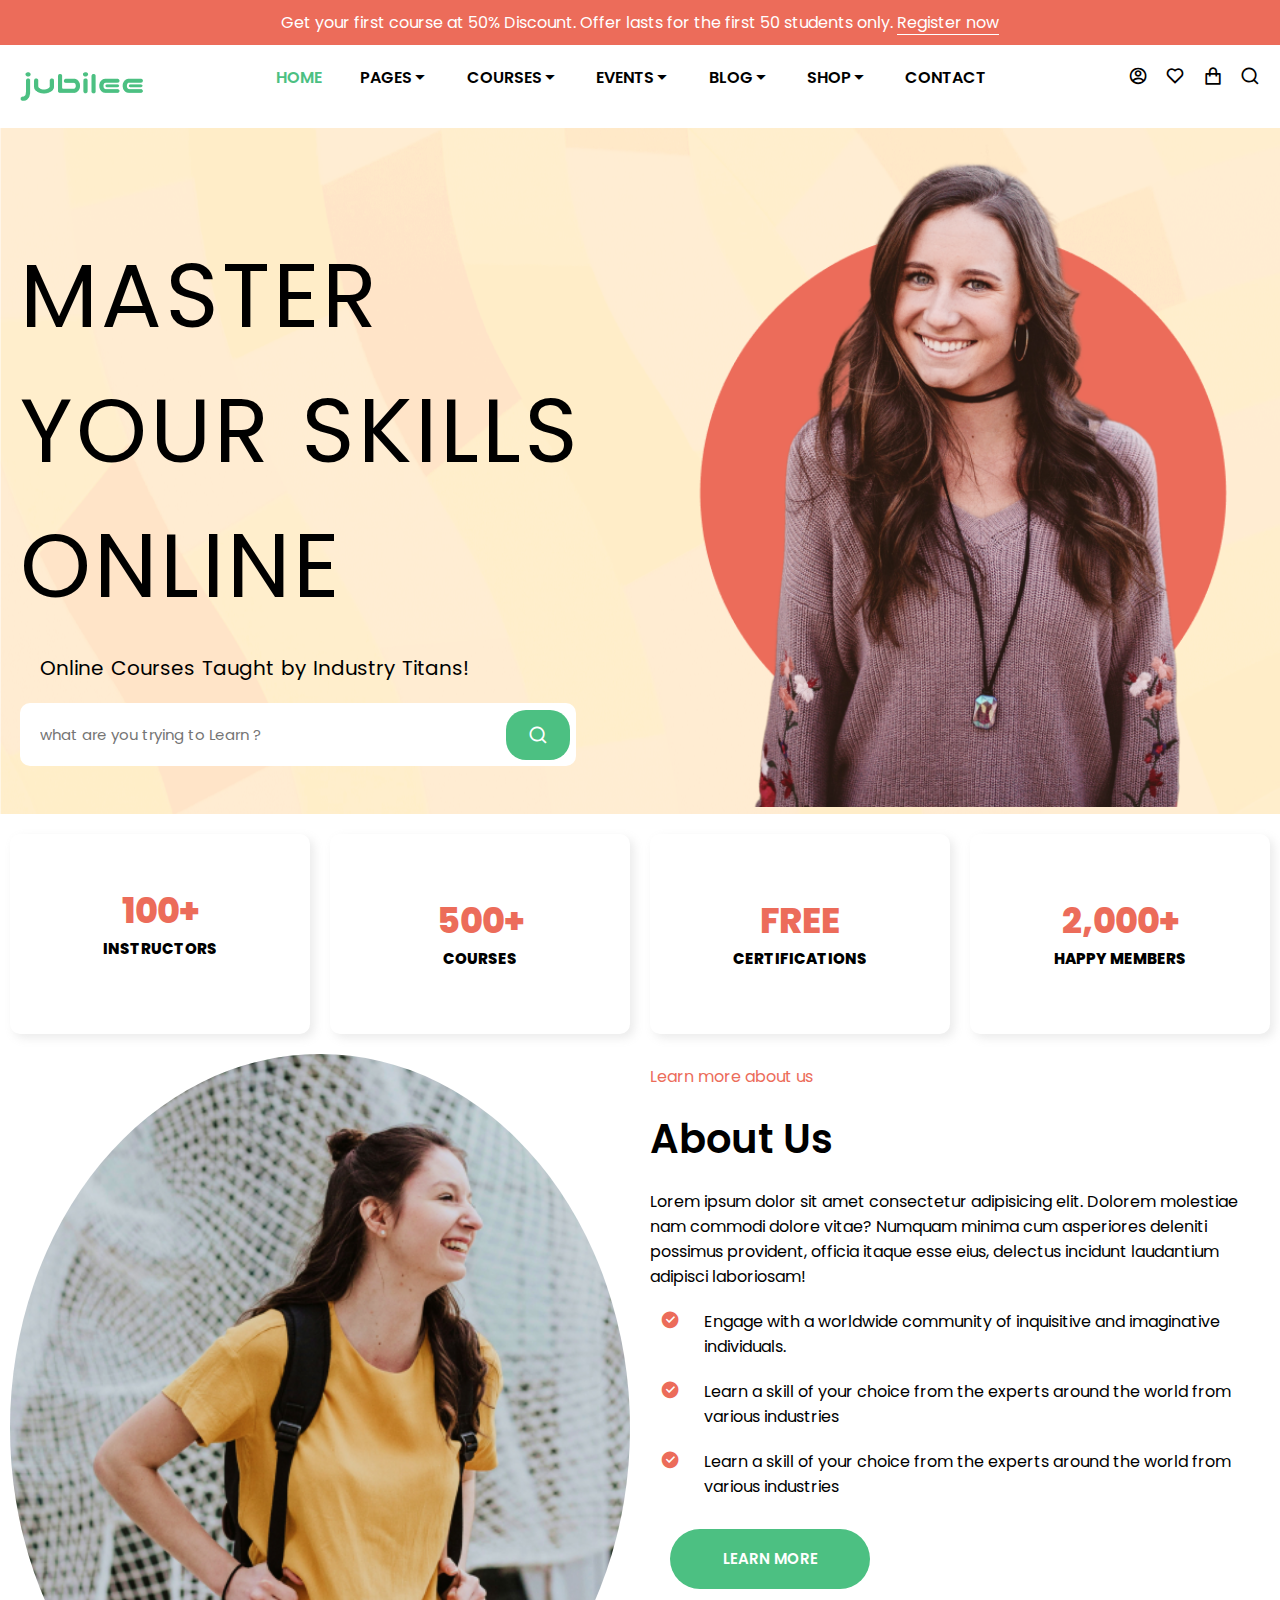
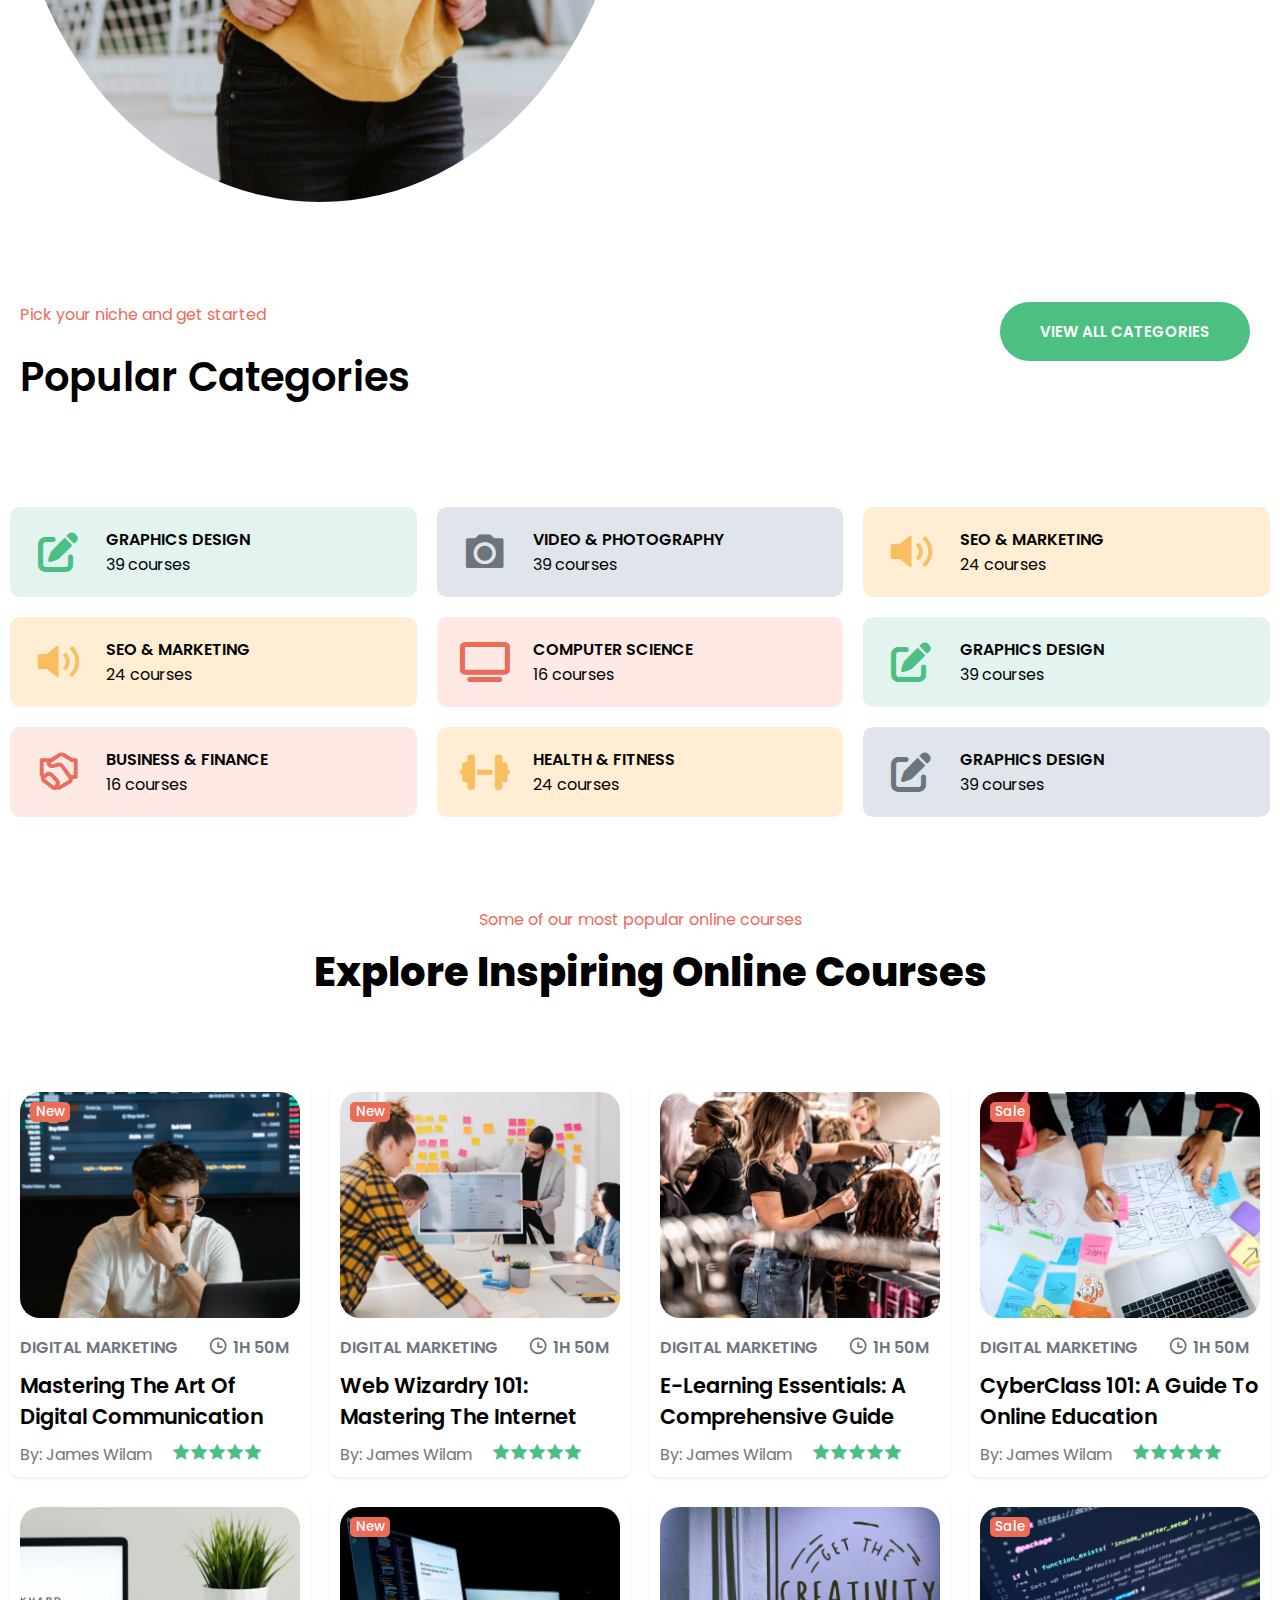
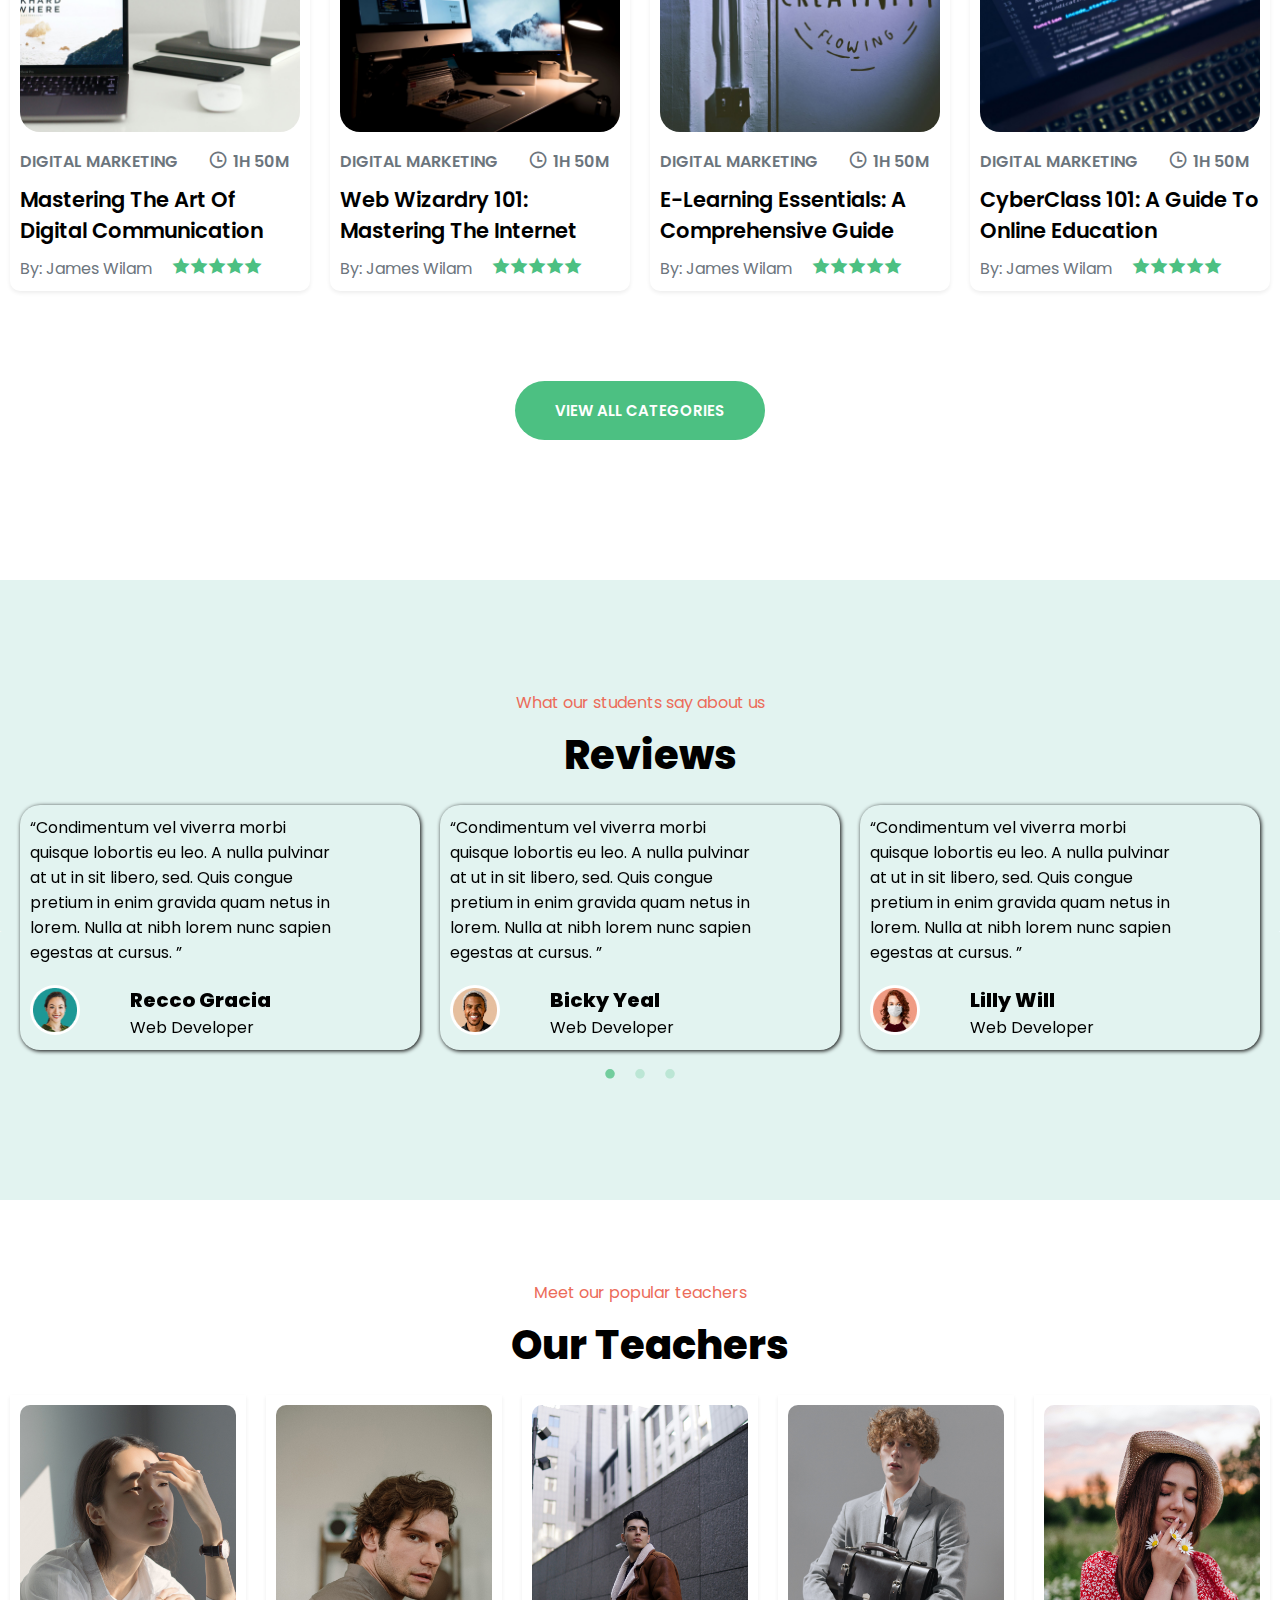
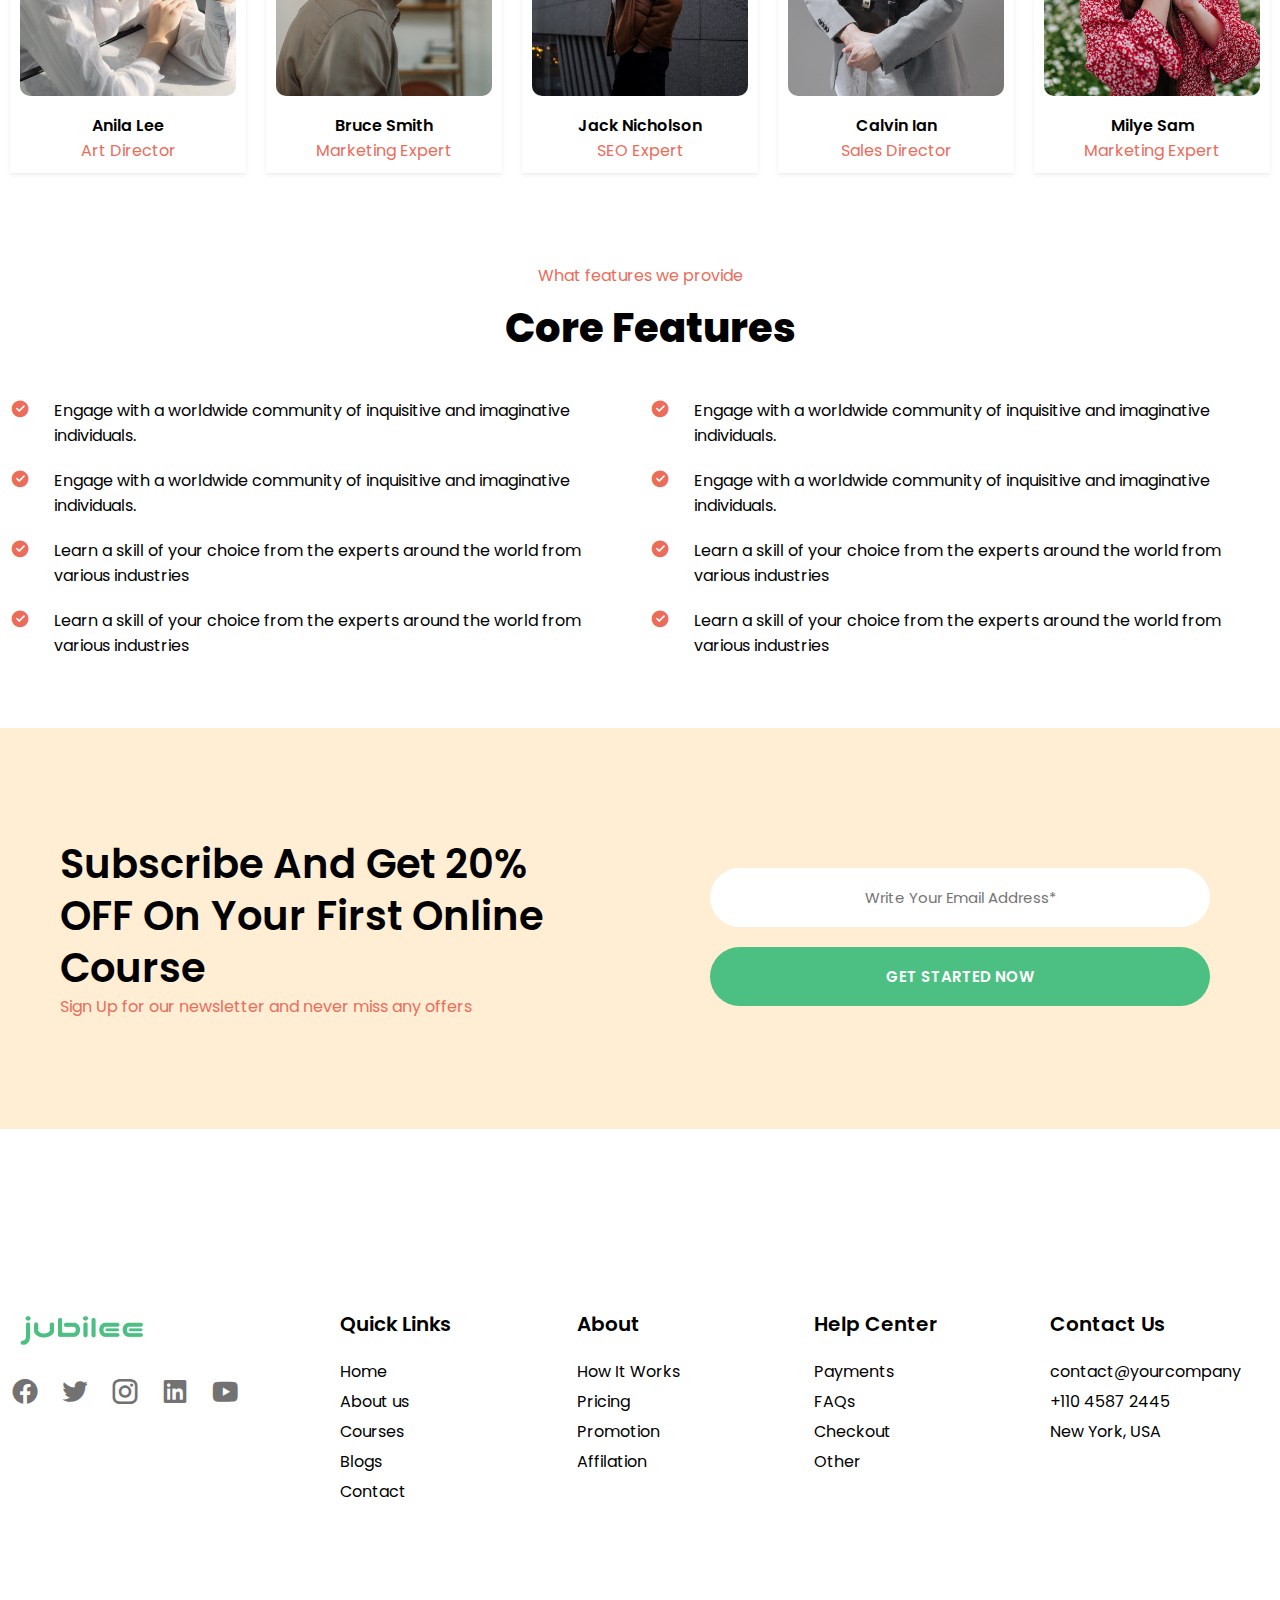
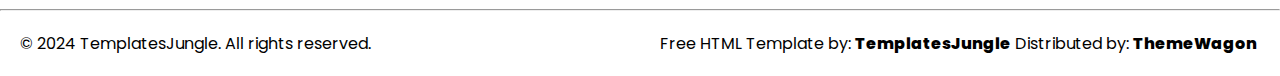
==== index.html @ f5ce0ec3 "seven" ====
<!DOCTYPE html>
<html lang="en">

<head>
    <meta charset="UTF-8">
    <meta name="viewport" content="width=device-width, initial-scale=1.0">
    <title>jubilee</title>
    <link rel="stylesheet" href="css/style.css">
    <link rel="stylesheet" href="css/media.css">
    <link rel="stylesheet" href="fonts/remixicon.css">
    <link rel="stylesheet" href="fontawesome/css/all.min.css">
    <link rel="stylesheet" href="webfonts/stylesheet.css">
    <link rel="stylesheet" href="css/slick.css">
    <link rel="stylesheet" href="css/slick-theme.css">
</head>

<body>
    <section class="b-red">
        <div class="container">
            <div class="w-1">
                <p class="color-white t-center p-10"> Get your first course at 50% Discount. Offer lasts for the first
                    50 students only. <span class="b-bottom">Register now</span></p>
            </div>

        </div>
    </section>


    <!---------------------------------------header section------------------------------------------------------ -->

    <header>
        <div class="container-fluid d-flex  d-wrap  d-lg-nowrap ">
            <div class="w-5">
                <img class="p-20" src="imgs/logo.png">
            </div>
            <div class="w-6">
                <div class="d-none d-lg-flex p-20  p-right-20">
                    <ul class="d-flex gap f-weight-600 ">
                        <li class="color-green">HOME</li>
                        <div class="dropdown">
                            <li class="t-green">PAGES<i class="ri-arrow-down-s-fill"></i></li>
                            <ul class="dropdown-menu">
                                <li>ABOUT US </li>
                                <li>INSTRUCTORS</li>
                                <li>CART</li>
                                <li>WISHLIST</li>
                                <li>CHECKOUT</li>
                                <li>PRICE PALN </li>
                                <li>CONTACT</li>
                                <li>FAQS</li>
                                <li>ACCOUNT</li>
                                <li>THANKYOU</li>
                                <li>ERROR 404</li>
                                <li>STYLES</li>

                            </ul>
                        </div>
                        <div class="dropdown">
                        <li class="t-green">COURSES<i class="ri-arrow-down-s-fill"></i></li>
                        <ul class="dropdown-menu nav-width">
                            <li>COURSE</li>
                            <li>COURSES DETAIL</li>
                            
                        </ul>
                        </div>
                        <div class="dropdown">
                        <li class="t-green">EVENTS<i class="ri-arrow-down-s-fill"></i></li>
                        <ul class="dropdown-menu">
                            <li>EVENT</li>
                            <li>EVENT DETAILS</li>
                        </ul>
                        </div>
                        <div class="dropdown">
                        <li class="t-green">BLOG<i class="ri-arrow-down-s-fill"></i></li>
                        <ul class="dropdown-menu">
                            <li>BLOG</li>
                            <li>SINGLE POST</li>
                            </ul>
                            </div>
                            <div class="dropdown">
                        <li>SHOP<i class="ri-arrow-down-s-fill"></i></li>
                        <ul class="dropdown-menu nav-width">
                        <li>SHOP</li>
                        <li>SINGLE PRODUCT</li>
                        </ul>
                        </div>
                        <li>CONTACT</li>
                 </ul>
                   
                </div>
            </div>
            <div class="btn-hide p-10" >
                <button class="bg-white border-gray p-5 radius-10 w-50"> <i class="ri-menu-line f-weight-400 font-30"></i></button>
            </div>
           
            <div class="w-1 w-sm-5 d-flex gap font-20 p-20 justify-start d-lg-end">
                <i class="ri-account-circle-line"></i>
                <i class="ri-heart-line"></i>
                <i class="ri-shopping-bag-line"></i>
                <i class="ri-search-line"></i>
            </div>
           
        </div>

    </header>
    <!-- -----------------------------------------------------------master your skill section--------------------------------------------------------- -->
    <section class="bg">
        <div class="container ">
            <div class="row">
                <div class="w-1 w-sm-1  w-md-2  w-lg-2">
                    <div class="w-1 redius-10   ">
                        <div class=" radius-10  p-top-60">
                            <div class=" p-top-100 p-left-10">

                                <h class="font-36 letter word ">MASTER YOUR SKILLS ONLINE</h>
                                <p class="font-20 word p-20">Online Courses Taught by Industry Titans!</p>
                                <div class=" d-flex">
                                    <input class="p-20 w-1 radius-10 b-none font-15 " type="text"
                                        placeholder="what are you trying to Learn ?">
                                    <button
                                        class="bg-green font-20  radius-20 color-white b-none p-10 position-absolute align-self width-70 ">
                                        <i class="ri-search-line"></i></button>
                                </div>

                            </div>
                        </div>
                    </div>
                </div>
                <div class="w-1 w-sm-1  w-md-2  w-lg-2">
                    <div class="w-1   redius-10 ">
                        <div class="radius-10 ">
                            <img class="p-top-60 w-1" src="imgs/1.jpg">
                        </div>
                    </div>
                </div>
            </div>
        </div>


    </section>

    <!-- -----------------------------------box section start----------------------------------------------------------- -->
    <section>
        <div class="container">
            <div class="row">
                <div class="w-1 w-sm-1  w-md-4  w-lg-4 ">
                    <div class="w-1  redius-10 p-10 p-top-20">
                        <div class=" radius-10 shadow-2 bg-white  h-200 t-box  cwhite-hover ">
                            <div class=" d-flex justify-center p-top-50">
                                <h2 class="color-red font-35 cw-2">100+</h2>
                            </div>
                            <div class=" d-flex justify-center">
                                <h6 class="font-15">INSTRUCTORS</h6>
                            </div>

                        </div>
                    </div>
                </div>
                <div class="w-1 w-sm-1  w-md-4  w-lg-4">
                    <div class="w-1 redius-10 p-top-20 p-10">
                        <div class=" radius-10 shadow-2 bg-white  h-200 t-box p-10 cwhite-hover ">
                            <div class=" d-flex justify-center p-top-50">
                                <h2 class="color-red font-35 cw-2">500+</h2>
                            </div>
                            <div class="d-flex justify-center ">
                                <h6 class="font-15">COURSES</h6>
                            </div>
                        </div>
                    </div>
                </div>
                <div class="w-1 w-sm-1  w-md-4  w-lg-4">
                    <div class="w-1   redius-10 p-top-20 p-10">
                        <div class=" radius-10 shadow-2 bg-white  h-200 t-box p-10 cwhite-hover">
                            <div class=" d-flex justify-center p-top-50">
                                <h2 class="color-red font-35 cw-2">FREE</h2>
                            </div>
                            <div class=" d-flex justify-center">
                                <h6 class="font-15">CERTIFICATIONS</h6>
                            </div>
                        </div>
                    </div>
                </div>
                <div class="w-1 w-sm-1  w-md-4  w-lg-4">
                    <div class="w-1   redius-10 p-top-20 p-10">
                        <div class=" radius-10 shadow-2 bg-white  h-200 t-box p-10 cwhite-hover">
                            <div class=" d-flex justify-center p-top-50">
                                <h2 class="color-red font-35 cw-2">2,000+</h2>
                            </div>
                            <div class=" d-flex justify-center">
                                <h6 class="font-15">HAPPY MEMBERS</h6>
                            </div>
                        </div>
                    </div>
                </div>
            </div>
        </div>
    </section>

    <!-- -------------------------------------about us section start------------------------------------------- -->
    <section>
        <div class="container">
            <div class="row">
                <div class="w-1 w-sm-1  w-md-2  w-lg-2 ">
                    <div class="w-1  redius-10 p-10">
                        <div class="radius-10  d-flex justify-center align-center">
                            <img class="w-1 radius-50 " src="imgs/about-img.jpg">
                        </div>
                    </div>
                </div>
                <div class="w-1 w-sm-1  w-md-2  w-lg-2 ">
                    <div class="w-1   redius-10 p-10 ">
                        <div class="radius-10  ">
                            <p class="color-red p-t-b-10">Learn more about us</p>
                            <h2 class="f-weight-600 p-t-b-10 font-40 ">About Us</h2>
                            <p class="p-t-b-10">Lorem ipsum dolor sit amet consectetur adipisicing elit. Dolorem
                                molestiae nam commodi
                                dolore vitae?
                                Numquam minima cum asperiores deleniti possimus provident, officia itaque esse eius,
                                delectus incidunt
                                laudantium adipisci laboriosam!</p>
                            <div class=" p-10 d-flex">
                                <i class="ri-checkbox-circle-fill color-red  font-20"></i>
                                <p class="ps-4">Engage with a worldwide community of inquisitive and imaginative
                                    individuals.</p>
                            </div>
                            <div class=" p-10 d-flex">
                                <i class="ri-checkbox-circle-fill color-red  font-20"></i>
                                <p class="ps-4">Learn a skill of your choice from the experts around the world from
                                    various industries</p>
                            </div>
                            <div class=" p-10 d-flex">
                                <i class="ri-checkbox-circle-fill color-red  font-20"></i>
                                <p class="ps-4">Learn a skill of your choice from the experts around the world from
                                    various industries</p>
                            </div>
                            <div class="p-20">
                                <button
                                    class="h-60 w-200 radius-60 b-none color-white bg-green font-15 f-weight-600 ">LEARN
                                    MORE</button>
                            </div>
                        </div>
                    </div>
                </div>
            </div>
        </div>
    </section>



    <!-- --------------------------------------------categories-------------------------------------------------------- -->

    <section>
        <div class="container m-60">
            <div class="row">
                <div class="w-1 w-sm-1  w-md-2  w-lg-2">
                    <div class="w-1 redius-10 p-20 ">
                        <div class=" radius-10  ">
                            <p class="color-red p-t-b-10">Pick your niche and get started</p>
                            <h2 class="f-weight-600 p-t-b-10 font-40">Popular Categories</h2>
                        </div>
                    </div>
                </div>
                <div class="w-1 w-sm-1  w-md-2 w-lg-2 p-20 ">
                    <div class="w-1   redius-10  ">
                        <div class="radius-10  ">
                            <div class="p-10 d-flex justify-end ">
                                <button
                                    class="p-18 w-250 radius-60 b-none color-white bg-green font-15 f-weight-600 ">VIEW
                                    ALL CATEGORIES</button>
                            </div>
                        </div>
                    </div>
                </div>
            </div>
        </div>
    </section>



    <section>
        <div class="container m-60">
            <div class="row">
                <div class="w-1 p-10  w-xl-3 w-lg-4 w-md-2 w-sm-1 ">
                    <div class=" p-10 d-flex bg-lightgreen radius-10 ">
                        <div class="w-4   d-flex justify-center align-center">
                            <i class="fa-solid fa-pen-to-square font-40 color-green cw"></i>
                        </div>
                        <div class="w-1 p-10 ">
                            <p class="f-weight-600 ">GRAPHICS DESIGN</p>
                            <p>39 courses</p>
                        </div>
                    </div>
                </div>
                <div class="w-1 p-10   w-xl-3 w-lg-4 w-md-2 w-sm-1">
                    <div class=" p-10  d-flex bg-lightgray radius-10">
                        <div class="w-4   d-flex justify-center align-center">
                            <i class="ri-camera-fill font-45 color-gray cw"></i>
                        </div>
                        <div class="w-1 p-10 ">
                            <p class="f-weight-600 ">VIDEO & PHOTOGRAPHY</p>
                            <p>39 courses</p>

                        </div>
                    </div>
                </div>
                <div class="w-1 p-10  w-xl-3 w-lg-4 w-md-2 w-sm-1">
                    <div class="p-10 radius-10 d-flex bg-lightyellow">
                        <div class="w-4  d-flex justify-center align-center">
                            <i class="ri-volume-up-fill font-45 color-yellow cw "></i>
                        </div>
                        <div class="w-1 p-10 ">
                            <p class="f-weight-600 ">SEO & MARKETING</p>
                            <p>24 courses</p>
                        </div>
                    </div>
                </div>
                <div class="w-1 p-10  w-xl-3 w-lg-4 w-md-2 w-sm-1">
                    <div class="p-10 radius-10 d-flex bg-lightyellow">
                        <div class="w-4  d-flex justify-center align-center">
                            <i class="ri-volume-up-fill font-45 color-yellow cw "></i>
                        </div>
                        <div class="w-1 p-10 ">
                            <p class="f-weight-600 ">SEO & MARKETING</p>
                            <p>24 courses</p>
                        </div>
                    </div>
                </div>
                <div class="w-1 p-10  w-xl-3 w-lg-4 w-md-2 w-sm-1">
                    <div class="p-10 radius-10 d-flex bg-lightred">
                        <div class="w-4  d-flex justify-center align-center color-red cw">
                            <i class="fa-solid fa-tv font-40"></i>
                        </div>
                        <div class="w-1 p-10 ">
                            <p class="f-weight-600 ">COMPUTER SCIENCE</p>
                            <p>16 courses</p>
                        </div>
                    </div>
                </div>
                <div class="w-1 p-10  w-xl-3 w-lg-4 w-md-2 w-sm-1">
                    <div class=" p-10 d-flex bg-lightgreen radius-10">
                        <div class="w-4   d-flex justify-center align-center">
                            <i class="fa-solid fa-pen-to-square font-40 color-green  cw"></i>
                        </div>
                        <div class="w-1 p-10 ">
                            <p class="f-weight-600 ">GRAPHICS DESIGN</p>
                            <p>39 courses</p>
                        </div>
                    </div>
                </div>
                <div class="w-1 p-10  w-xl-3 w-lg-4 w-md-2 w-sm-1">
                    <div class="p-10 radius-10 d-flex bg-lightred">
                        <div class="w-4  d-flex justify-center align-center color-red cw">
                            <i class="ri-shake-hands-line font-45"></i>
                        </div>
                        <div class="w-1 p-10 ">
                            <p class="f-weight-600 ">BUSINESS & FINANCE</p>
                            <p>16 courses</p>
                        </div>
                    </div>
                </div>
                <div class="w-1 p-10  w-xl-3 w-lg-4 w-md-2 w-sm-1">
                    <div class="p-10 radius-10 d-flex bg-lightyellow">
                        <div class="w-4  d-flex justify-center align-center">
                            <i class="fa-solid fa-dumbbell font-40 color-yellow cw"></i>
                        </div>
                        <div class="w-1 p-10 ">
                            <p class="f-weight-600 ">HEALTH & FITNESS</p>
                            <p>24 courses</p>
                        </div>
                    </div>
                </div>
                <div class="w-1 p-10  w-xl-3 w-lg-4 w-md-2 w-sm-1">
                    <div class=" p-10 d-flex bg-lightgray radius-10">
                        <div class="w-4   d-flex justify-center align-center">
                            <i class="fa-solid fa-pen-to-square font-40 color-gray cw "></i>
                        </div>
                        <div class="w-1 p-10 ">
                            <p class="f-weight-600 ">GRAPHICS DESIGN</p>
                            <p>39 courses</p>
                        </div>
                    </div>
                </div>
            </div>
        </div>
    </section>



    <!-- ----------------------------------------------------online courses--------------------------------------------------------------- -->
    <section>
        <div class="container-fluid m-60 p-10">
            <p class="color-red p-t-b-10 t-center p-left-10">Some of our most popular online courses</p>
            <h1 class="t-center  font-40 p-left-10">Explore Inspiring Online Courses</h1>
        </div>
    </section>

    <section>
        <div class="container m-60">
            <div class="row">
                <div class="w-1 p-10 w-xl-4 w-lg-4 w-md-2 w-sm-2 w-xs-1">
                    <div class="w-1  radius-10 shadow-3 p-10">
                        <div class="position-relative-img">
                            <img class="w-100  radius-20 " src="imgs/t-1.jpg">
                            <button
                                class="position-absolute-btn b-red color-white w-20 b-none f-weight-400 radius-5">New</button>
                            <div class="p-top-10 d-flex">
                                <p class="color-gray f-weight-600">DIGITAL MARKETING</p>
                                <i class="ri-time-line  font-20 color-gray p-left-30 p-right-5"></i>
                                <p class="color-gray f-weight-600">1H 50M</p>
                            </div>
                            <p class="p-t-b-10 font-21 f-weight-600 t-green">Mastering The Art Of Digital Communication
                            </p>
                            <div class=" d-flex">
                                <p class="color-gray f-weight-500 p-right-20">By: James Wilam</p>
                                <i class="ri-star-fill font-18 color-green "></i>
                                <i class="ri-star-fill font-18 color-green "></i>
                                <i class="ri-star-fill font-18 color-green "></i>
                                <i class="ri-star-fill font-18 color-green "></i>
                                <i class="ri-star-fill font-18 color-green "></i>
                            </div>
                        </div>
                    </div>
                </div>
                <div class="w-1 p-10 w-xl-4 w-lg-4 w-md-2  w-sm-2 w-xs-1">
                    <div class="w-1 radius-10 shadow-3 p-10">
                        <div class="position-relative-img">
                            <img class="w-100  radius-20 " src="imgs/t-2.jpg">
                            <button
                                class="position-absolute-btn b-red color-white w-20 b-none f-weight-400 radius-5">New</button>
                            <div class="p-top-10 d-flex">
                                <p class="color-gray f-weight-600">DIGITAL MARKETING</p>
                                <i class="ri-time-line  font-20 color-gray p-left-30 p-right-5"></i>
                                <p class="color-gray f-weight-600">1H 50M</p>
                            </div>
                            <p class="p-t-b-10 font-21 f-weight-600 t-green">Web Wizardry 101: Mastering The Internet
                            </p>
                            <div class=" d-flex">
                                <p class="color-gray f-weight-500 p-right-20">By: James Wilam</p>
                                <i class="ri-star-fill font-18 color-green "></i>
                                <i class="ri-star-fill font-18 color-green "></i>
                                <i class="ri-star-fill font-18 color-green "></i>
                                <i class="ri-star-fill font-18 color-green "></i>
                                <i class="ri-star-fill font-18 color-green "></i>
                            </div>
                        </div>
                    </div>
                </div>
                <div class="w-1 p-10 w-xl-4 w-lg-4 w-md-2 w-sm-2 w-xs-1">
                    <div class="w-1 radius-10 shadow-3 p-10">
                        <div class="">
                            <img class="w-100  radius-20" src="imgs/t-3.jpg">
                            <div class="p-top-10 d-flex">
                                <p class="color-gray f-weight-600">DIGITAL MARKETING</p>
                                <i class="ri-time-line  font-20 color-gray p-left-30 p-right-5"></i>
                                <p class="color-gray f-weight-600">1H 50M</p>
                            </div>
                            <p class="p-t-b-10 font-21 f-weight-600 t-green">E-Learning Essentials: A Comprehensive
                                Guide</p>
                            <div class=" d-flex">
                                <p class="color-gray f-weight-500 p-right-20">By: James Wilam</p>
                                <i class="ri-star-fill font-18 color-green "></i>
                                <i class="ri-star-fill font-18 color-green "></i>
                                <i class="ri-star-fill font-18 color-green "></i>
                                <i class="ri-star-fill font-18 color-green "></i>
                                <i class="ri-star-fill font-18 color-green "></i>
                            </div>
                        </div>
                    </div>
                </div>
                <div class="w-1 p-10 w-xl-4 w-lg-4 w-md-2 w-sm-2 w-xs-1">
                    <div class="w-1  radius-10 shadow-3 p-10">
                        <div class=" position-relative-img">
                            <img class="w-100  radius-20" src="imgs/t-4.jpg">
                            <button
                                class=" position-absolute-btn b-red color-white w-20 b-none f-weight-400 radius-5">Sale</button>
                            <div class="p-top-10 d-flex">
                                <p class="color-gray f-weight-600">DIGITAL MARKETING</p>
                                <i class="ri-time-line  font-20 color-gray p-left-30 p-right-5"></i>
                                <p class="color-gray f-weight-600">1H 50M</p>
                            </div>
                            <p class="p-t-b-10 font-21 f-weight-600 t-green">CyberClass 101: A Guide To Online Education
                            </p>
                            <div class=" d-flex">
                                <p class="color-gray f-weight-500 p-right-20">By: James Wilam</p>
                                <i class="ri-star-fill font-18 color-green "></i>
                                <i class="ri-star-fill font-18 color-green "></i>
                                <i class="ri-star-fill font-18 color-green "></i>
                                <i class="ri-star-fill font-18 color-green "></i>
                                <i class="ri-star-fill font-18 color-green "></i>
                            </div>
                        </div>
                    </div>
                </div>
                <div class="w-1 p-10 w-xl-4 w-lg-4 w-md-2 w-sm-2 w-xs-1">
                    <div class="w-1 radius-10 shadow-3 p-10">
                        <div class="">
                            <img class="w-100  radius-20" src="imgs/t-5.jpg">
                            <div class=" d-flex p-top-10">
                                <p class="color-gray f-weight-600">DIGITAL MARKETING</p>
                                <i class="ri-time-line  font-20 color-gray p-left-30 p-right-5"></i>
                                <p class="color-gray f-weight-600">1H 50M</p>
                            </div>
                            <p class="p-t-b-10 font-21 f-weight-600 t-green">Mastering The Art Of Digital Communication
                            </p>
                            <div class=" d-flex">
                                <p class="color-gray f-weight-500 p-right-20">By: James Wilam</p>
                                <i class="ri-star-fill font-18 color-green "></i>
                                <i class="ri-star-fill font-18 color-green "></i>
                                <i class="ri-star-fill font-18 color-green "></i>
                                <i class="ri-star-fill font-18 color-green "></i>
                                <i class="ri-star-fill font-18 color-green "></i>
                            </div>
                        </div>
                    </div>
                </div>
                <div class="w-1 p-10 w-xl-4 w-lg-4 w-md-2 w-sm-2 w-xs-1">
                    <div class="w-1  radius-10 shadow-3 p-10">
                        <div class="position-relative-img">
                            <img class="w-100  radius-20 " src="imgs/t-7.jpg">
                            <button
                                class="position-absolute-btn b-red color-white w-20 b-none f-weight-400 radius-5">New</button>
                            <div class="p-top-10 d-flex">
                                <p class="color-gray f-weight-600">DIGITAL MARKETING</p>
                                <i class="ri-time-line  font-20 color-gray p-left-30 p-right-5"></i>
                                <p class="color-gray f-weight-600">1H 50M</p>
                            </div>
                            <p class="p-t-b-10 font-21 f-weight-600 t-green">Web Wizardry 101: Mastering The Internet
                            </p>
                            <div class=" d-flex">
                                <p class="color-gray f-weight-500 p-right-20">By: James Wilam</p>
                                <i class="ri-star-fill font-18 color-green "></i>
                                <i class="ri-star-fill font-18 color-green "></i>
                                <i class="ri-star-fill font-18 color-green "></i>
                                <i class="ri-star-fill font-18 color-green "></i>
                                <i class="ri-star-fill font-18 color-green "></i>
                            </div>
                        </div>
                    </div>
                </div>
                <div class="w-1 p-10 w-xl-4 w-lg-4 w-md-2 w-sm-2 w-xs-1">
                    <div class="w-1 radius-10 shadow-3 p-10">
                        <div class="">
                            <img class="w-100  radius-20" src="imgs/t-8.jpg">
                            <div class="p-top-10 d-flex">
                                <p class="color-gray f-weight-600">DIGITAL MARKETING</p>
                                <i class="ri-time-line  font-20 color-gray p-left-30 p-right-5"></i>
                                <p class="color-gray f-weight-600">1H 50M</p>
                            </div>
                            <p class="p-t-b-10 font-21 f-weight-600 t-green">E-Learning Essentials: A Comprehensive
                                Guide</p>
                            <div class=" d-flex">
                                <p class="color-gray f-weight-500 p-right-20">By: James Wilam</p>
                                <i class="ri-star-fill font-18 color-green "></i>
                                <i class="ri-star-fill font-18 color-green "></i>
                                <i class="ri-star-fill font-18 color-green "></i>
                                <i class="ri-star-fill font-18 color-green "></i>
                                <i class="ri-star-fill font-18 color-green "></i>
                            </div>
                        </div>
                    </div>
                </div>
                <div class="w-1 p-10 w-xl-4 w-lg-4 w-md-2 w-sm-2 w-xs-1">
                    <div class="w-1  radius-10 shadow-3 p-10">
                        <div class="position-relative-img">
                            <img class="w-100  radius-20 " src="imgs/t-9.jpg">
                            <button
                                class="position-absolute-btn b-red color-white w-20 b-none f-weight-400 radius-5">Sale</button>
                            <div class="p-top-10 d-flex">
                                <p class="color-gray f-weight-600">DIGITAL MARKETING</p>
                                <i class="ri-time-line  font-20 color-gray p-left-30 p-right-5"></i>
                                <p class="color-gray f-weight-600">1H 50M</p>
                            </div>
                            <p class="p-t-b-10 font-21 f-weight-600 t-green">CyberClass 101: A Guide To Online Education
                            </p>
                            <div class=" d-flex">
                                <p class="color-gray f-weight-500 p-right-20">By: James Wilam</p>
                                <i class="ri-star-fill font-18 color-green "></i>
                                <i class="ri-star-fill font-18 color-green "></i>
                                <i class="ri-star-fill font-18 color-green "></i>
                                <i class="ri-star-fill font-18 color-green "></i>
                                <i class="ri-star-fill font-18 color-green "></i>
                            </div>
                        </div>
                    </div>
                </div>

                <div class="w-1 ">
                    <div class="w-1 ">
                        <div class=" d-flex justify-center p-80 ">
                            <button class="p-18 w-250 radius-60 b-none color-white bg-green font-15 f-weight-600 ">VIEW
                                ALL CATEGORIES</button>
                        </div>
                    </div>
                </div>
            </div>
        </div>
    </section>


    <!-- --------------------------------------review-------------------------------------------------------------- -->
    <section class="bg-lightblue">
        <div class="container-fluid m-60 bg-lightblue p-top-100 ">
            <p class="color-red p-t-b-10 t-center p-left-10 ">What our students say about us</p>
            <h1 class="t-center  font-40 p-left-10">Reviews</h1>
        </div>
        <div class="container p-bottom-100">
            <div class="row">
                <div class="w-1 p-10">  
                    <div class="slider multiple-items">
                        <div class="radius-10 p-10">
                            <div class=" radius-20 shadow row">
                                <div class="w-1 p-10">
                                    “Condimentum vel viverra morbi<br> quisque lobortis eu leo. A nulla pulvinar<br> at
                                    ut in sit libero, sed. Quis congue<br> pretium in enim gravida quam netus in<br>
                                    lorem. Nulla at nibh lorem
                                    nunc sapien<br>egestas at cursus. ”
                                </div>
                                <div class="row">
                                    <div class="w-4 p-10">
                                        <img class=" radius-50 h-50 m-10 " src="imgs/reviwer1.jpg">
                                    </div>
                                    <div class="w-7 p-10">
                                        <h5 class="font-20">Recco Gracia</h5>
                                        <p>Web Developer</p>
                                    </div>
                                </div>
                            </div>
                        </div>


                        <div class="radius-10 p-10">
                            <div class=" radius-20 shadow row">
                                <div class="w-1 p-10">
                                    “Condimentum vel viverra morbi<br> quisque lobortis eu leo. A nulla pulvinar<br> at
                                    ut in sit libero, sed. Quis congue<br> pretium in enim gravida quam netus in<br>
                                    lorem. Nulla at nibh lorem
                                    nunc sapien<br> egestas at cursus. ”
                                </div>
                                <div class="row">
                                    <div class="w-4 p-10">
                                        <img class=" radius-50 h-50 m-10 " src="imgs/reviwer2.jpg">
                                    </div>
                                    <div class="w-7 p-10">
                                        <h5 class="font-20">Bicky Yeal</h5>
                                        <p>Web Developer</p>
                                    </div>
                                </div>
                            </div>
                        </div>

                       
                        <div class="radius-10 p-10">
                            <div class=" radius-20 shadow row">
                                <div class="w-1 p-10">
                                    “Condimentum vel viverra morbi<br> quisque lobortis eu leo. A nulla pulvinar<br> at
                                    ut in sit libero, sed. Quis congue<br> pretium in enim gravida quam netus in<br>
                                    lorem. Nulla at nibh lorem
                                    nunc sapien<br> egestas at cursus. ”
                                </div>
                                <div class="row">
                                    <div class="w-4 p-10">
                                        <img class=" radius-50 h-50 m-10 " src="imgs/reviwer3.jpg">
                                    </div>
                                    <div class="w-7 p-10">
                                        <h5 class="font-20">Lilly Will</h5>
                                        <p>Web Developer</p>
                                    </div>
                                </div>
                            </div>
                        </div>


                        <div class="radius-10 p-10">
                            <div class=" radius-20 shadow row">
                                <div class="w-1 p-10">
                                    “Condimentum vel viverra morbi<br> quisque lobortis eu leo. A nulla pulvinar<br> at
                                    ut in sit libero, sed. Quis congue<br> pretium in enim gravida quam netus in<br>
                                    lorem. Nulla at nibh lorem
                                    nunc sapien<br>egestas at cursus. ”
                                </div>
                                <div class="row">
                                    <div class="w-4 p-10">
                                        <img class=" radius-50 h-50 m-10 " src="imgs/reviwer1.jpg">
                                    </div>
                                    <div class="w-7 p-10">
                                        <h5 class="font-20">Recco Gracia</h5>
                                        <p>Web Developer</p>
                                    </div>
                                </div>
                            </div>
                        </div>

                        <div class="radius-10 p-10">
                            <div class=" radius-20 shadow row">
                                <div class="w-1 p-10">
                                    “Condimentum vel viverra morbi<br> quisque lobortis eu leo. A nulla pulvinar<br> at
                                    ut in sit libero, sed. Quis congue<br> pretium in enim gravida quam netus in<br>
                                    lorem. Nulla at nibh lorem
                                    nunc sapien<br> egestas at cursus. ”
                                </div>
                                <div class="row">
                                    <div class="w-4 p-10">
                                        <img class=" radius-50 h-50 m-10 " src="imgs/reviwer2.jpg">
                                    </div>
                                    <div class="w-7 p-10">
                                        <h5 class="font-20">Bicky Yeal</h5>
                                        <p>Web Developer</p>
                                    </div>
                                </div>
                            </div>
                        </div>
                        
                    </div>
                </div>
            </div>
        </div>

    </section>

    <!-----------------------------------------------------------our teacher---------------------------------------------------------------------->
    <section>
        <div class="container-fluid m-60 p-10">
            <p class="color-red p-t-b-10 t-center p-left-10">Meet our popular teachers</p>
            <h1 class="t-center  font-40 p-left-10">Our Teachers</h1>
        </div>
    </section>


    <section>
        <div class="container">
            <div class="row">
                <div class="w-1 p-10 w-xl-5 w-lg-4 w-md-2 w-sm-2 w-xs-1">
                    <div class="w-1 redius-10 shadow-3 ">
                        <div class=" p-10">
                            <div class="position-relative-img img-hover">
                                <div class="icons d-flex w-20 t-center">
                                    <i class="ri-facebook-circle-fill p-5"></i>
                                    <i class="ri-twitter-fill p-5"></i>
                                    <i class="ri-instagram-line p-5"></i>
                                    <i class="ri-linkedin-box-fill p-5"></i>

                                </div>
                                    <img class="w-100  radius-10" src="imgs/teacher1.jpg">
                            </div>
                            <div class="">
                            <p class="t-center f-weight-600 p-top-10">Anila Lee</p>
                            <p class="color-red t-center">Art Director</p>
                            </div>
                        </div>
                    </div>
                </div>
                <div class="w-1 p-10 w-xl-5 w-lg-4 w-md-2  w-sm-2 w-xs-1">
                    <div class="w-1 redius-10 shadow-3">
                        <div class="p-10">
                            <div class="position-relative-img img-hover">
                                <div class="icons d-flex w-20 t-center">
                                    <i class="ri-facebook-circle-fill p-5"></i>
                                    <i class="ri-twitter-fill p-5"></i>
                                    <i class="ri-instagram-line p-5"></i>
                                    <i class="ri-linkedin-box-fill p-5"></i>

                                </div>
                            <img class="w-100  radius-10" src="imgs/teacher2.jpg">
                            </div>
                            <p class="t-center f-weight-600 p-top-10">Bruce Smith</p>
                            <p class="color-red t-center">Marketing Expert</p>
                        </div>
                    </div>
                </div>
                <div class="w-1 p-10 w-xl-5 w-lg-4 w-md-2 w-sm-2 w-xs-1">
                    <div class="w-1  redius-10 shadow-3">
                        <div class="p-10">
                            <div class="position-relative-img img-hover">
                                <div class="icons d-flex w-20 t-center">
                                    <i class="ri-facebook-circle-fill p-5"></i>
                                    <i class="ri-twitter-fill p-5"></i>
                                    <i class="ri-instagram-line p-5"></i>
                                    <i class="ri-linkedin-box-fill p-5"></i>

                                </div>
                                <img class="w-100  radius-10" src="imgs/teacher3.jpg">
                            </div>
                            <p class="t-center f-weight-600 p-top-10">Jack Nicholson</p>
                            <p class="color-red t-center">SEO Expert</p>
                        </div>
                    </div>
                </div>
                <div class="w-1 p-10 w-xl-5 w-lg-4 w-md-2 w-sm-2 w-xs-1">
                    <div class="w-1 redius-10 shadow-3">
                        <div class="p-10">
                            <div class="position-relative-img img-hover">
                                <div class="icons d-flex w-20 t-center">
                                    <i class="ri-facebook-circle-fill p-5"></i>
                                    <i class="ri-twitter-fill p-5"></i>
                                    <i class="ri-instagram-line p-5"></i>
                                    <i class="ri-linkedin-box-fill p-5"></i>

                                </div>
                                <img class="w-100  radius-10" src="imgs/teacher4.jpg">
                            </div>
                            <p class="t-center f-weight-600 p-top-10">Calvin Ian</p>
                            <p class="color-red t-center">Sales Director</p>
                        </div>
                    </div>
                </div>
                <div class="w-1 p-10 w-xl-5 w-lg-4 w-md-2 w-sm-2 w-xs-1">
                    <div class="w-1 redius-10 shadow-3">
                        <div class="p-10">
                            <div class="position-relative-img img-hover">
                                <div class="icons d-flex w-20 t-center">
                                    <i class="ri-facebook-circle-fill p-5"></i>
                                    <i class="ri-twitter-fill p-5"></i>
                                    <i class="ri-instagram-line p-5"></i>
                                    <i class="ri-linkedin-box-fill p-5"></i>

                                </div>
                                <img class="w-100  radius-10" src="imgs/teacher5.jpg">
                            </div>
                            <p class="t-center f-weight-600 p-top-10">Milye Sam</p>
                            <p class="color-red t-center">Marketing Expert</p>
                        </div>
                    </div>
                </div>
            </div>
        </div>
    </section>




    <!-- ----------------------------------------------------------------------------Core Features--------------------------------------------------------------------------- -->

    <section>
        <div class="container-fluid m-60 p-10">
            <p class="color-red p-t-b-10 t-center p-left-10">What features we provide</p>
            <h1 class="t-center  font-40 p-left-10">Core Features</h1>
        </div>
    </section>

    <section>
        <div class="container m-20">
            <div class="row">
                <div class="w-1 w-xl-2 w-lg-2 w-md-2 w-sm-2 w-xs-1">
                    <div class="w-1  ">
                        <div class="">
                            <div class=" p-10 d-flex">
                                <i class="ri-checkbox-circle-fill color-red  font-20"></i>
                                <p class="ps-4">Engage with a worldwide community of inquisitive and imaginative
                                    individuals.</p>
                            </div>
                            <div class=" p-10 d-flex">
                                <i class="ri-checkbox-circle-fill color-red  font-20"></i>
                                <p class="ps-4">Engage with a worldwide community of inquisitive and imaginative
                                    individuals.</p>
                            </div>
                            <div class=" p-10 d-flex">
                                <i class="ri-checkbox-circle-fill color-red  font-20"></i>
                                <p class="ps-4">Learn a skill of your choice from the experts around the world from
                                    various industries</p>
                            </div>
                            <div class=" p-10 d-flex">
                                <i class="ri-checkbox-circle-fill color-red  font-20"></i>
                                <p class="ps-4">Learn a skill of your choice from the experts around the world from
                                    various industries</p>
                            </div>
                        </div>
                    </div>
                </div>
                <div class="w-1 w-xl-2 w-lg-2 w-md-2  w-sm-2 w-xs-1">
                    <div class="w-1 ">
                        <div class="">
                            <div class=" p-10 d-flex">
                                <i class="ri-checkbox-circle-fill color-red  font-20"></i>
                                <p class="ps-4">Engage with a worldwide community of inquisitive and imaginative
                                    individuals.</p>
                            </div>
                            <div class=" p-10 d-flex">
                                <i class="ri-checkbox-circle-fill color-red  font-20"></i>
                                <p class="ps-4">Engage with a worldwide community of inquisitive and imaginative
                                    individuals.</p>
                            </div>
                            <div class=" p-10 d-flex">
                                <i class="ri-checkbox-circle-fill color-red  font-20"></i>
                                <p class="ps-4">Learn a skill of your choice from the experts around the world from
                                    various industries</p>
                            </div>
                            <div class=" p-10 d-flex">
                                <i class="ri-checkbox-circle-fill color-red  font-20"></i>
                                <p class="ps-4">Learn a skill of your choice from the experts around the world from
                                    various industries</p>
                            </div>
                        </div>
                    </div>
                </div>
            </div>
        </div>
    </section>

    <!---------------------------------------------------------------------- section-------------------------------------------------------------- -->
    <section class="b-lightyellow">
        <div class="container m-60">
            <div class="row">
                <div class="w-1 p-10 w-xl-2 w-lg-2 w-md-2 w-sm-2 w-xs-1">
                    <div class="w-1 p-bottom-50">
                        <div class=" p-50">
                            <p class="f-weight-600 font-40 p-top-50 line-1">Subscribe And Get 20% OFF On Your First
                                Online Course</p>
                            <p class="color-red">Sign Up for our newsletter and never miss any offers</p>
                        </div>
                    </div>
                </div>
                <div class="w-1 p-10 w-xl-2 w-lg-2 w-md-2  w-sm-2 w-xs-1">
                    <div class="w-1  ">
                        <div class="p-60">
                            <div class="p-top-70">
                                <input class="p-18 position-relative w-1 radius-30 b-none t-center font-15" type="text"
                                    placeholder="Write Your Email Address*">
                            </div>
                            <div class="p-top-20">
                                <button class="p-18 w-1 radius-60 b-none color-white bg-green font-15 f-weight-600 ">GET
                                    STARTED NOW</button>
                            </div>
                        </div>

                    </div>
                </div>
            </div>
        </div>
    </section>


    <!-- ---------------------------------------------------------------------footer section start-------------------------------------------------------------------- -->
    <footer>
        <div class="container m-60 p-top-100 p-bottom-100">
            <div class="row">
                <div class="w-1 w-xl-4 w-md-2 w-lg-2  w-sm-1 ">
                    <div class="w-1 ">
                        <div class="w-1 d-flex p-20">
                            <img src="imgs/logo.png">

                        </div>
                        <div class="d-flex p-10 ">
                            <i class="ri-facebook-circle-fill p-right-20 font-30 color-lightgray t-green"></i>
                            <i class="ri-twitter-fill p-right-20 font-30 color-lightgray t-green"></i>
                            <i class="ri-instagram-line p-right-20 font-30 color-lightgray t-green"></i>
                            <i class="ri-linkedin-box-fill p-right-20 font-30 color-lightgray t-green"></i>
                            <i class="ri-youtube-fill p-right-20 font-30 color-lightgray t-green"></i>

                        </div>
                    </div>
                </div>
                <div class="w-1 w-xl-18 w-md-2  w-lg-2 w-sm-1 ">
                    <div class="w-1">
                        <p class="font-20 f-weight-600 p-20">Quick Links</p>
                    </div>
                    <div class="w-1">
                        <p class="p-bottom-5 p-left-10 t-green">Home</p>
                    </div>
                    <div class="w-1">
                        <p class="p-bottom-5 p-left-10 t-green">About us</p>
                    </div>
                    <div class="w-1">
                        <p class="p-bottom-5 p-left-10 t-green">Courses</p>
                    </div>
                    <div class="w-1">
                        <p class="p-bottom-5 p-left-10 t-green">Blogs</p>
                    </div>
                    <div class="w-1">
                        <p class="p-bottom-5 p-left-10 t-green">Contact</p>
                    </div>
                </div>
                <div class="w-1 w-xl-18 w-md-2  w-lg-2 w-sm-1 ">
                    <div class="w-1">
                        <p class="font-20 f-weight-600 p-20">About</p>
                    </div>
                    <div class="w-1">
                        <p class="p-bottom-5 p-left-10 t-green">How It Works</p>
                    </div>
                    <div class="w-1">
                        <p class="p-bottom-5 p-left-10 t-green">Pricing</p>
                    </div>
                    <div class="w-1">
                        <p class="p-bottom-5 p-left-10 t-green">Promotion</p>
                    </div>
                    <div class="w-1">
                        <p class="p-bottom-5 p-left-10 t-green">Affilation</p>
                    </div>

                </div>
                <div class="w-1 w-xl-18 w-md-2  w-lg-2 w-sm-1 ">
                    <div class="w-1">
                        <p class="font-20 f-weight-600 p-20">Help Center</p>
                    </div>
                    <div class="w-1">
                        <p class="p-bottom-5 p-left-10 t-green">Payments</p>
                    </div>
                    <div class="w-1">
                        <p class="p-bottom-5 p-left-10 t-green">FAQs</p>
                    </div>
                    <div class="w-1">
                        <p class="p-bottom-5 p-left-10 t-green">Checkout</p>
                    </div>
                    <div class="w-1">
                        <p class="p-bottom-5 p-left-10 t-green">Other</p>
                    </div>

                </div>
                <div class="w-1  w-xl-18 w-md-2 w-lg-2 w-sm-1 ">
                    <div class="w-1">
                        <p class="font-20 f-weight-600 p-20">Contact Us</p>
                    </div>
                    <div class="w-1">
                        <p class="p-bottom-5 p-left-10 t-green">contact@yourcompany</p>
                    </div>
                    <div class="w-1">
                        <p class="p-bottom-5 p-left-10 t-green">+110 4587 2445</p>
                    </div>
                    <div class="w-1">
                        <p class="p-bottom-5 p-left-10 t-green">New York, USA</p>
                    </div>

                </div>
            </div>
        </div>
    </footer>
    <hr>
    <section>
        <div class="container">
            <div class="row">
            <div class="w-1 w-md-2 ">
                <div class="w-1  p-10">
                    <p class="p-left-20 p-10">© 2024 TemplatesJungle. All rights reserved.</p>
                </div>

        </div>
        <div class="w-1 w-md-2 ">
            <div class="w-1  p-10">
                <p class="p-10">Free HTML Template by: <b>TemplatesJungle</b> Distributed by: <b>ThemeWagon</b></p>
            </div>
        </div>
        </div>
    </section>




    <!------------------------------------------------ footer end  ------------------------------ -->
    <script src="js/jquery-3.7.1.min.js"></script>
    <script src="js/slick.min.js"></script>
    <script>
        $('.multiple-items').slick({
            infinite: true,
            slidesToShow: 3,
            slidesToScroll: 2,
            autoplay: true,
            autoplayspeed: 2000,
            infinite: true,
            dots: true,
            responsive: [
                {
                    breakpoint: 1199,
                    settings: {
                        slidesToShow: 2,
                        slidesToScroll: 2,
                        infinite: true,
                        dots: true
                    }
                },
                {
                    breakpoint: 575,
                    settings: {
                        slidesToShow: 1,
                        slidesToScroll: 1
                    }
                }
                
                // You can unslick at a given breakpoint now by adding:
                // settings: "unslick"
                // instead of a settings object
            ]
        });
    </script>

</body>

</html>
---- css/style.css ----
*{
    margin:0;
    padding:0;
    box-sizing: border-box;
    font-family:"poppins";
}
/* ------------------------------------navbar classes ----------------------------------------------------------- */

.dropdown{
    position: relative;
    /* border:1px solid red; */
   
}
.dropdown-menu{
    list-style: none !important;
    box-shadow: rgba(0, 0, 0, 0.16) 0px 1px 4px;
    background-color: white;
    border-radius: 10px;
    position: absolute;
    top: 27px;
    display: none;
    scroll-behavior: smooth;
}
.dropdown-menu li{
    padding: 10px 10px;
    min-width: 150px;
    border-radius: 10px;
}
.nav-width{
    min-width:180px;

}

.dropdown:hover .dropdown-menu{
    display: block !important;
    
}   



.dropdown-menu li:hover{
    background-color: rgb(242, 239, 239);
} 

/*---------------------------                                                                                                                           ------------container classes start--------------------------------- */
.container{
    /* border: 1px solid blue; */
    max-width:1320px;
    margin: auto;
}
.container-fluid{
    width:100%;
    margin:auto;                                                                   
    /* border: 1px solid  red; */

}
/* -----------------------------------------text classes start------------------------------------------------------------------------- */

.t-center{
    text-align:center;
}
.t-right{
    text-align: right;
}
ul{
    list-style: none;
}
.gap{
    gap: 8%;
}





 /* -----------------------------------------flex classes start------------------------------------------------------------------------- */

 .d-flex{
    display:flex;
 }

 .justify-between{
    justify-content: space-between;
 }
  .justify-center{
    justify-content: center !important;
 }
 .align-center{
    align-items: center!important;
 }
 .justify-end{
    justify-content: end!important;
 }
 .justify-start{
    justify-content: start;
 }
 .align-self{
    align-self: center;
 }
 .align-end{
    align-items:end;
 }
 
 .row{
    display:flex;
    flex-wrap: wrap;
    width:100%;
 }
 

/* ------------------------------------------- border classes start------------------------------------------------------------------ */
.shadow{
    box-shadow:1px 1px 4px black;
}
.shadow-2{
    box-shadow: 4px 4px 10px rgba(150, 150, 150, 0.192);
}
.shadow-3{
    box-shadow: 0 .125rem .25rem rgba(0, 0, 0, .075);
}


/* -----------------------------------------border classes start------------------------------------------------------------------------- */
.border-red{
    border:1px solid red;
}
.border-green{
    border:1px solid green;
}
.border-blue{
    border:1px solid blue;

}
.border-orange{
    border:1px solid orange;
}
.border-gray{
    border:1px solid gray;
}
.border-black{
    border:1px solid black;
}
.b-none{
    border:none;
}
.b-bottom{
    border-bottom: 1px solid white;

}
/* -----------------------------------------height classes start------------------------------------------------------------------------- */
.h-50{
    height:50px;
}
.h-55{
    height:55px;
}
.h-60{
    height:60px;
}
.h-100{
    height:100px;
}
.h-200{
    height:200px;
}
.h-300{
    height:300px;
}
.h-400{
    height:400px;
}
.h{
    height:100%;
}

/* ------------------padding classs--------------- */
.p-5{
    padding:5px;
}
.p-10{
    padding:10px;
}
.p-15{
    padding:15px;
}
.p-18{
    padding:18px;
}

.p-20{
    padding:20px;
}
.p-30{
    padding: 30px;
}
.p-50{
    padding: 50px;
}
.p-60{
    padding:60px;
}
.p-80{
    padding: 80px;
}
.p-right-20{
    padding-right: 20px;
}
.p-right-5{
    padding-right: 5px;
}
.p-left-10-10{
    padding-left: 10px;
}

.ps-4 {
    padding-left: 1.5rem !important;
}
.p-left-10{
    padding-left: 20px;
}
.p-left-5{
    padding-left: 5px;
}
.p-left-50{
    padding-left: 50px;
}
.p-left-25{
    padding-left: 25px;
}
.p-left-30{
    padding-left: 30px;
}
.p-top-10{
    padding-top: 10px;
}

.p-t-b-10{
    padding:10px 0px 10px 0px;
}
.m-60{
    margin-top: 60px;
}
.m-20{
    margin-top:20px;
}
.p-top-100{
    padding-top: 100px;
}
.p-top-50{
    padding-top: 50px;
}
.p-top-20{
    padding-top: 50px;
}
.p-top-70{
    padding-top: 70px;
}
.p-top-10{
    padding-top: 10px;
}
.p-top-20{
    padding-top: 20px;
}
.p-bottom-50{
    padding-bottom: 50px;
}
.p-bottom-5{
    padding-bottom: 5px;
}
.p-bottom-100{
    padding-bottom: 100px;
}




/* ------------------border radius class------------------------- */
.radius-10{
    border-radius: 10px;
}
.radius-5{
    border-radius:5px;
}
.radius-20{
    border-radius: 20px;
}
.radius-30{
    border-radius: 30px;
}
.radius-15{
    border-radius:15px;
}
.radius-60{
    border-radius: 60px;
}
.radius-50{
    border-radius: 50%;
}
/* -----------------------width section css------------------- */
.w-100{
    width:100%;
}
.w-70{
    width:70%;
}
.width-70{
    width:70px;
}
.w-200{
    width:200px;
}
.w-250{
    width:250px;
}
.w-50{
    width:50px;
}
.w-20{
    width:40px;
}
.w-60{

}

/* ------------------color class ------------------------*/
.color-red{
    color:rgb(236 108 90);
}
.color-green{
    color:#4CC082;
}
.color-white{
    color:white;
}
.color-gray{
    color:#6c757d
}
.color-yellow{
    color:#f8be60;
}
.color-lightgray{
    color:#727272;
}

/* ----------------------font class-------- -------------------------*/
.f-weight-600{
    font-weight:600;
}
.f-weight-400{
    font-weight:500;
}
.f-weight-700{
    font-weight:700;
}

.font-20{
    font-size: 20px;
}
.font-18{
    font-size: 18px;
}
.font-22{
    font-size: 22px;
}
.font-21{
    font-size: 21px;
}
.font-25{
    font-size: 25px;
}
.font-15{
    font-size: 15px;
}
.font-30{
    font-size:30px;
}
.font-35{
    font-size:35px;
}
.font-40{
    font-size:40px;
}
.font-45{
    font-size: 45px;
}
.font-36{
    font-size: 90px;
    line-height: 1.5; 
    word-spacing: 10px;
}
.line-1{
    line-height:1.3;
}
.word{
    word-spacing: 2px;
}
.letter{
    letter-spacing: 3px;
}
/* ----------------------------bg class------------------------------ */
.bg-green{
    background-color:#4CC082;
}
.bg-white{
    background-color: white;
}

.bg-lightgreen{
    background-color: #E2F3F0;
}
.bg-lightgray{
    background-color: #e0e5eb;
}
.bg-lightyellow{
    background-color:#FFEED3;
}
.bg-lightred{
    background-color: #FFE9E5;
}
.b-red{
    background-color: rgb(236 108 90);
}
.bg-lightblue{
    background-color: #E2F3F0;
}
.b-lightyellow{
    background-color:#FFEED3;
}
/* ------------hover class--------- */
.bg-lightgreen:hover{
    background-color:#4CC082;
    color:white;
    transition: all 0.5s;
}

.bg-lightgreen:hover .cw{
    color:white !important;
    transition: all 0.5s;
}
.bg-lightgray:hover{
    background-color: #31333A;
    color: white;
    transition: all 0.5s;
}

.bg-lightgray:hover .cw{
    color:white !important;
    transition: all 0.5s;
}
.bg-lightyellow:hover{
    background-color:#f8be60;
    color: white;
    transition: all 0.5s;
}

.bg-lightyellow:hover .cw{
    color:white !important;
    transition: all 0.5s;
}

.bg-lightred:hover{
    background-color: #EC6C5A;
    color:white;
    transition: all 0.5s;
}

.bg-lightred:hover .cw{
    color:white !important;
    transition: all 0.5s;
}
.bg{
    background: url('../imgs/bg.png');
}
.cwhite-hover:hover{
    background-color:#4CC082;
    color:white;
    transition: all 0.5s ease-in;
}
.cwhite-hover:hover .cw-2{
    color:white !important;
    transition: all 0.5s ease-in;

}
.t-green:hover{
    color:#4CC082;
    transition: all 0.3s ease-in;
}

/* position css class */
.position-absolute{
    transform: translateX(-70px);   

}
.icons{
    position: absolute;
    flex-direction: column;
}

.icons i{

    font-size: 25px;
    color: white;
    background-color: #4CC082;
    /* border: 1px solid white;*/
    transform: rotateY(-90deg);
    transform-origin: 0% -50%;
    overflow: hidden;
    /* transition: all 0.5s;  */
}
.icons i:first-child{
    transition: all 0.4s;
}
.icons i:nth-child(2){
    transition: all 0.4s 0.3s;
}
.icons i:nth-child(3){
    transition: all 0.4s 0.6s;
}
.icons i:last-child{
    transition: all 0.4s 0.9s;
}

.img-hover:hover .icons i{
    transform: rotateY(0deg);
    }


.position-relative-img{
    position: relative;
   
}
.position-absolute-btn{
    position: absolute;
    top:10px;
    left:10px;
   
}
.slick-dots li button:before {
    font-size: 40px !important;
    color: #4CC082 !important;
    
}

   /* ---------animation class */
---- css/media.css ----
.w-1{
    width:100%;
}
.w-2{
    width:50%;
}
.w-3{
    width:33.33%;
}
.w-4{
    width:25%;
}

.w-5{
    width:20%;
}
.w-8{
    width:80%;
}
.w-6{
    width:60%;
}
.d-none{
    display: none;
}
.d-wrap{
    flex-wrap: wrap;
}
@media(min-width:576px){
    .w-sm-1{
        width:100%;
    }
    .w-sm-2{
        width:50%;
    }
    .w-sm-3{
        width:33.33%;
    }
    .w-sm-4{
        width:25%;
    }
    .w-sm-5{
        width:20%;
    }
      
    
}
@media(min-width:768px){
    .w-md-1{
        width:100%;
    }
    .w-md-2{
        width:50%;
    }
    .w-md-3{
        width:33.33%;
    }
    .w-md-4{
        width:25%;
    }
    .w-md-5{
        width:20%;
    }
 
   
}
@media(min-width:992px){
    .w-lg-1{
        width:100%;
    }
    .w-lg-2{
        width:50%;
    }
    .w-lg-3{
        width:33.33%;
    }
    .w-lg-4{
        width:25%;
    }
    .w-lg-5{
        width:20%;
    }
    .btn-hide{
        display: none;
    }

    .d-lg-flex{
        display: flex;
    }
    .d-lg-nowrap{
        flex-wrap: nowrap;
    }
    .d-lg-end{
        justify-content: end !important;
    }


    
   
    
    
   

   
    

}
@media(min-width:1200px){
    .w-xl-1{
        width:100%;
    }
    .w-xl-2{
        width:50%;
    }
    .w-xl-3{
        width:33.33%;
    }
    .w-xl-4{
        width:25%;
    }
    .w-xl-5{
        width:20%
    }
    .w-xl-8{
        width:80%;
    }
    .w-xl-18{
        width:18.5%;
    }
    
    
    
}
@media(min-width:1400px){
    .w-xxl-1{
        width:100%;
    }
    .w-xxl-2{
        width:50%;
    }
    .w-xxl-3{
        width:33.33%;
    }
    .w-xxl-4{
        width:25%;
    }
    .w-xxl-5{
        width:20%;
    }
    .t-box{
        transform: translateY(-124px);
    }
   
}
---- webfonts/stylesheet.css ----
@font-face {
    font-family: 'Poppins';
    src: url('Poppins-MediumItalic.woff2') format('woff2'),
        url('Poppins-MediumItalic.woff') format('woff');
    font-weight: 500;
    font-style: italic;
    font-display: swap;
}

@font-face {
    font-family: 'Poppins';
    src: url('Poppins-Thin.woff2') format('woff2'),
        url('Poppins-Thin.woff') format('woff');
    font-weight: 100;
    font-style: normal;
    font-display: swap;
}

@font-face {
    font-family: 'Poppins';
    src: url('Poppins-Regular.woff2') format('woff2'),
        url('Poppins-Regular.woff') format('woff');
    font-weight: normal;
    font-style: normal;
    font-display: swap;
}

@font-face {
    font-family: 'Poppins';
    src: url('Poppins-SemiBold.woff2') format('woff2'),
        url('Poppins-SemiBold.woff') format('woff');
    font-weight: 600;
    font-style: normal;
    font-display: swap;
}

@font-face {
    font-family: 'Poppins';
    src: url('Poppins-ThinItalic.woff2') format('woff2'),
        url('Poppins-ThinItalic.woff') format('woff');
    font-weight: 100;
    font-style: italic;
    font-display: swap;
}

@font-face {
    font-family: 'Poppins';
    src: url('Poppins-SemiBoldItalic.woff2') format('woff2'),
        url('Poppins-SemiBoldItalic.woff') format('woff');
    font-weight: 600;
    font-style: italic;
    font-display: swap;
}

@font-face {
    font-family: 'Poppins';
    src: url('Poppins-Italic.woff2') format('woff2'),
        url('Poppins-Italic.woff') format('woff');
    font-weight: normal;
    font-style: italic;
    font-display: swap;
}

@font-face {
    font-family: 'Poppins';
    src: url('Poppins-BoldItalic.woff2') format('woff2'),
        url('Poppins-BoldItalic.woff') format('woff');
    font-weight: bold;
    font-style: italic;
    font-display: swap;
}

@font-face {
    font-family: 'Poppins';
    src: url('Poppins-ExtraLight.woff2') format('woff2'),
        url('Poppins-ExtraLight.woff') format('woff');
    font-weight: 200;
    font-style: normal;
    font-display: swap;
}

@font-face {
    font-family: 'Poppins';
    src: url('Poppins-Black.woff2') format('woff2'),
        url('Poppins-Black.woff') format('woff');
    font-weight: 900;
    font-style: normal;
    font-display: swap;
}

@font-face {
    font-family: 'Poppins';
    src: url('Poppins-ExtraBoldItalic.woff2') format('woff2'),
        url('Poppins-ExtraBoldItalic.woff') format('woff');
    font-weight: bold;
    font-style: italic;
    font-display: swap;
}

@font-face {
    font-family: 'Poppins';
    src: url('Poppins-ExtraLightItalic.woff2') format('woff2'),
        url('Poppins-ExtraLightItalic.woff') format('woff');
    font-weight: 200;
    font-style: italic;
    font-display: swap;
}

@font-face {
    font-family: 'Poppins';
    src: url('Poppins-Bold.woff2') format('woff2'),
        url('Poppins-Bold.woff') format('woff');
    font-weight: bold;
    font-style: normal;
    font-display: swap;
}

@font-face {
    font-family: 'Poppins';
    src: url('Poppins-BlackItalic.woff2') format('woff2'),
        url('Poppins-BlackItalic.woff') format('woff');
    font-weight: 900;
    font-style: italic;
    font-display: swap;
}

@font-face {
    font-family: 'Poppins';
    src: url('Poppins-ExtraBold.woff2') format('woff2'),
        url('Poppins-ExtraBold.woff') format('woff');
    font-weight: bold;
    font-style: normal;
    font-display: swap;
}

@font-face {
    font-family: 'Poppins';
    src: url('Poppins-Medium.woff2') format('woff2'),
        url('Poppins-Medium.woff') format('woff');
    font-weight: 500;
    font-style: normal;
    font-display: swap;
}

@font-face {
    font-family: 'Poppins';
    src: url('Poppins-Light.woff2') format('woff2'),
        url('Poppins-Light.woff') format('woff');
    font-weight: 300;
    font-style: normal;
    font-display: swap;
}

@font-face {
    font-family: 'Poppins';
    src: url('Poppins-LightItalic.woff2') format('woff2'),
        url('Poppins-LightItalic.woff') format('woff');
    font-weight: 300;
    font-style: italic;
    font-display: swap;
}
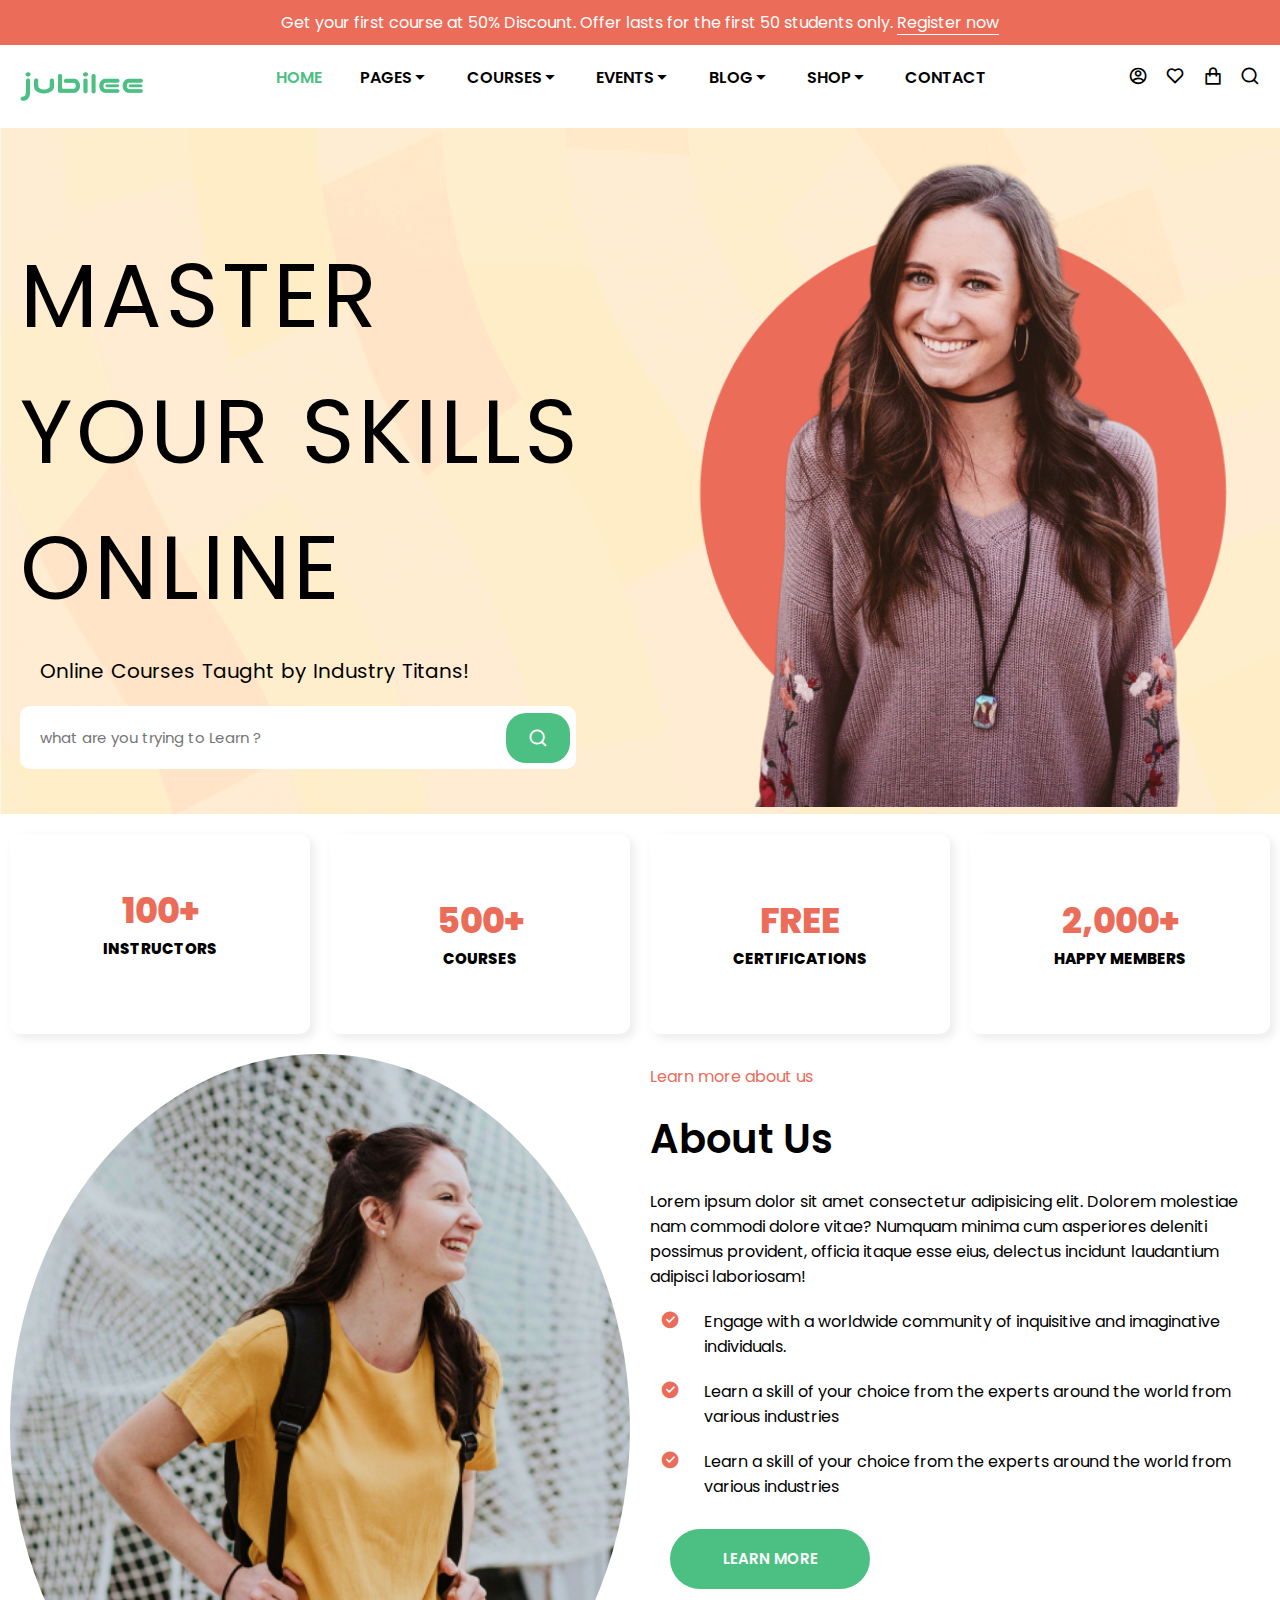
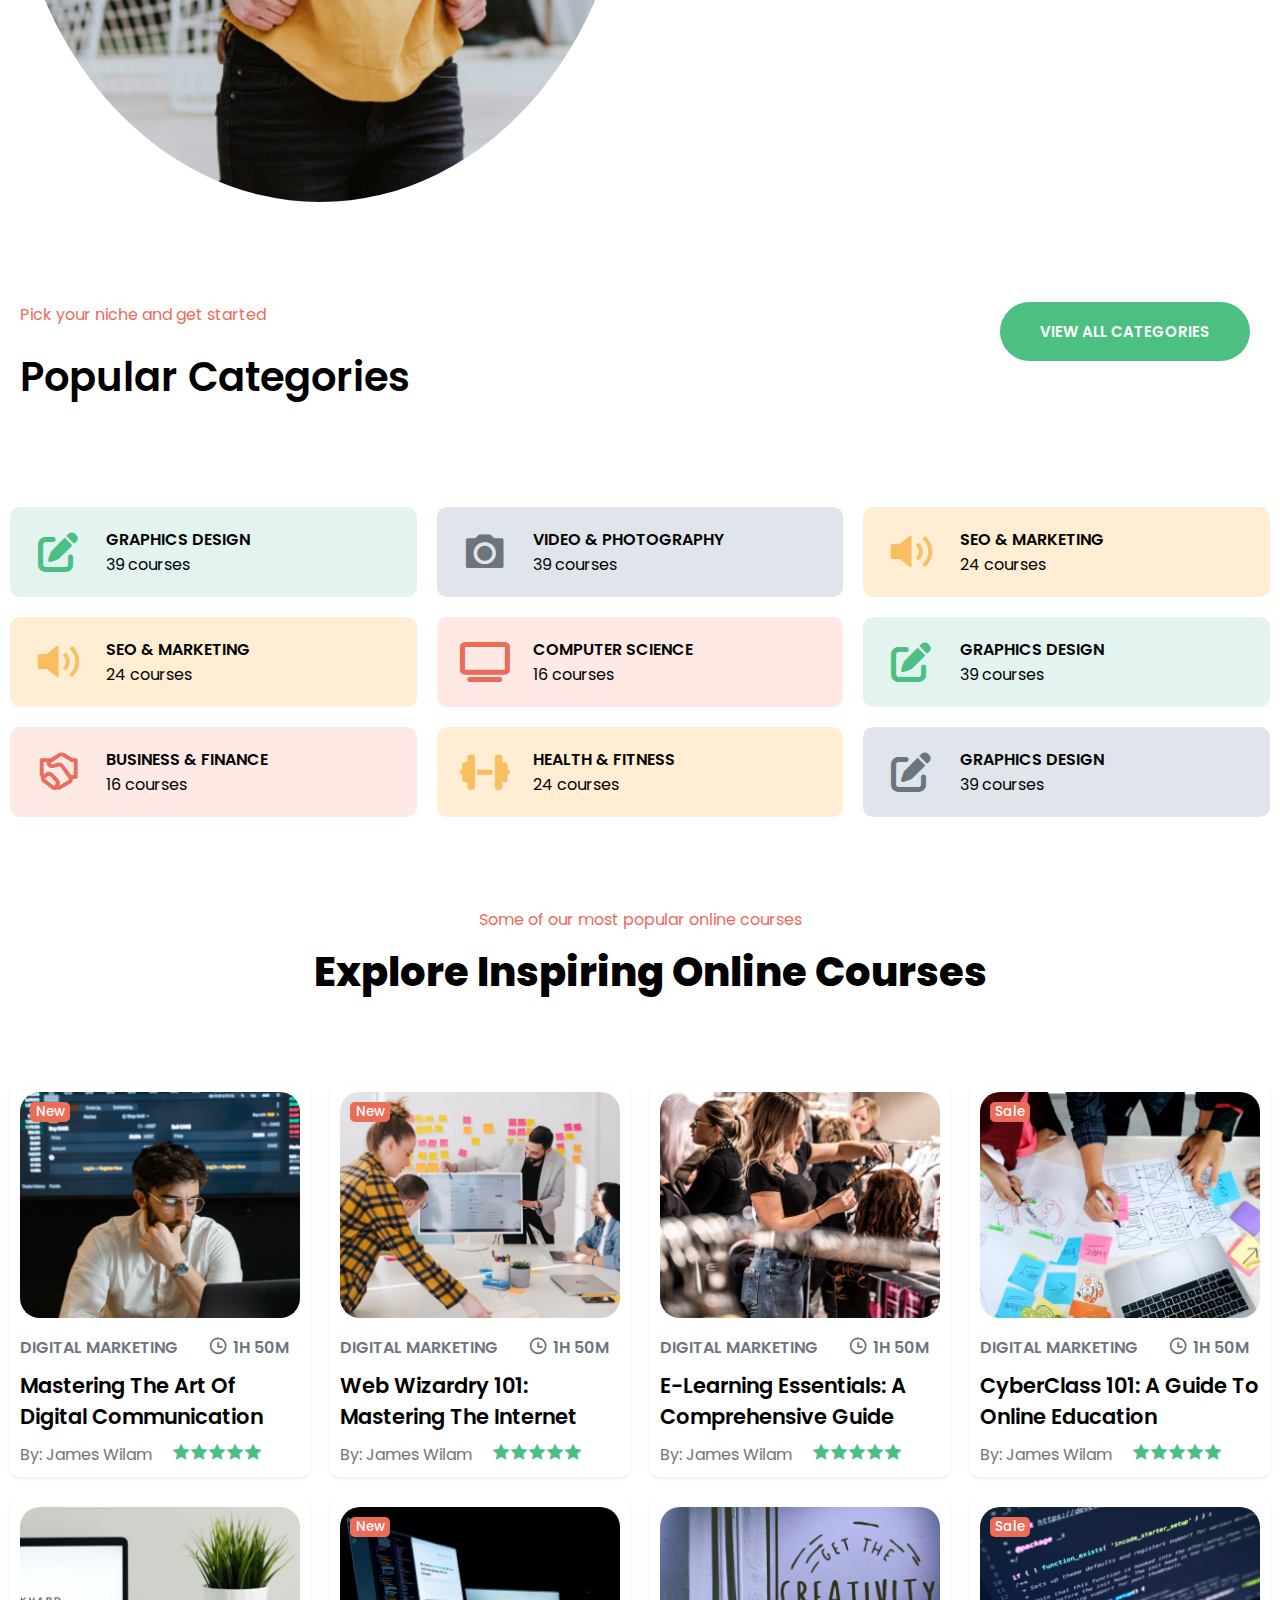
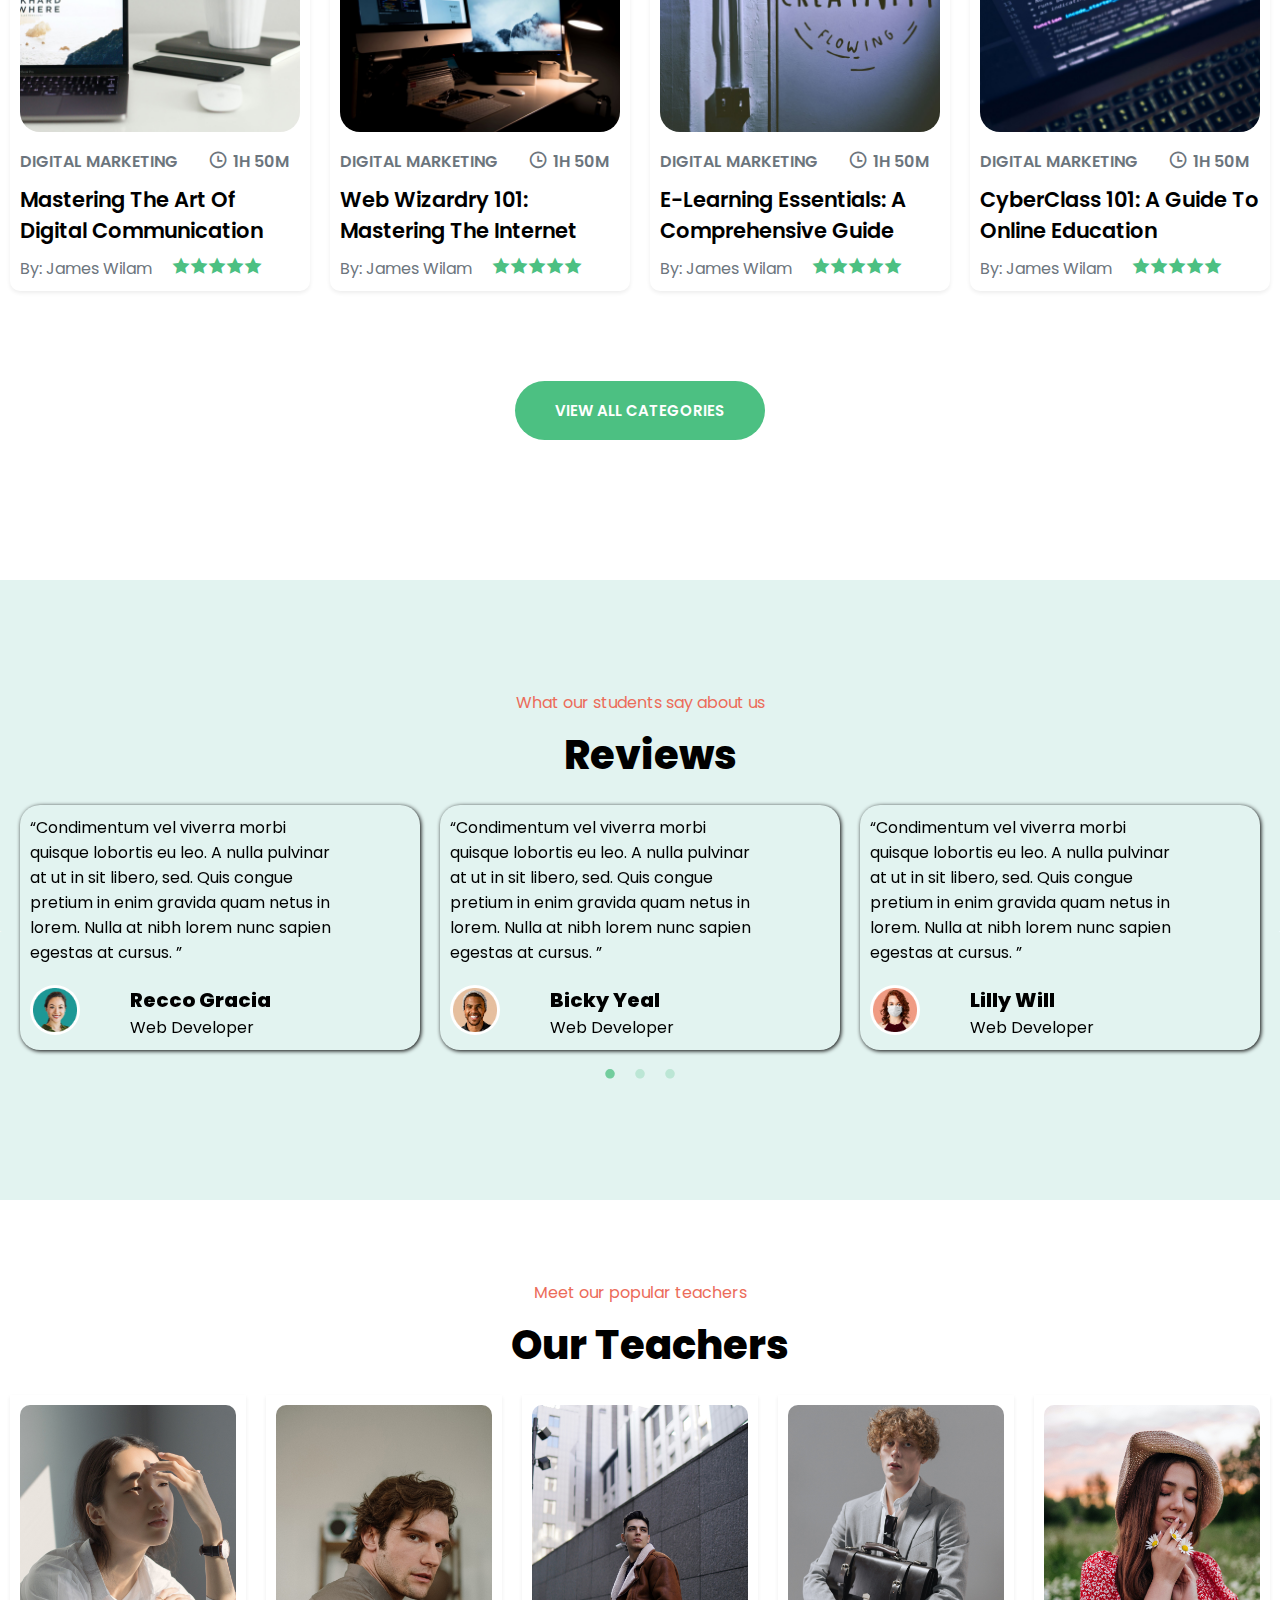
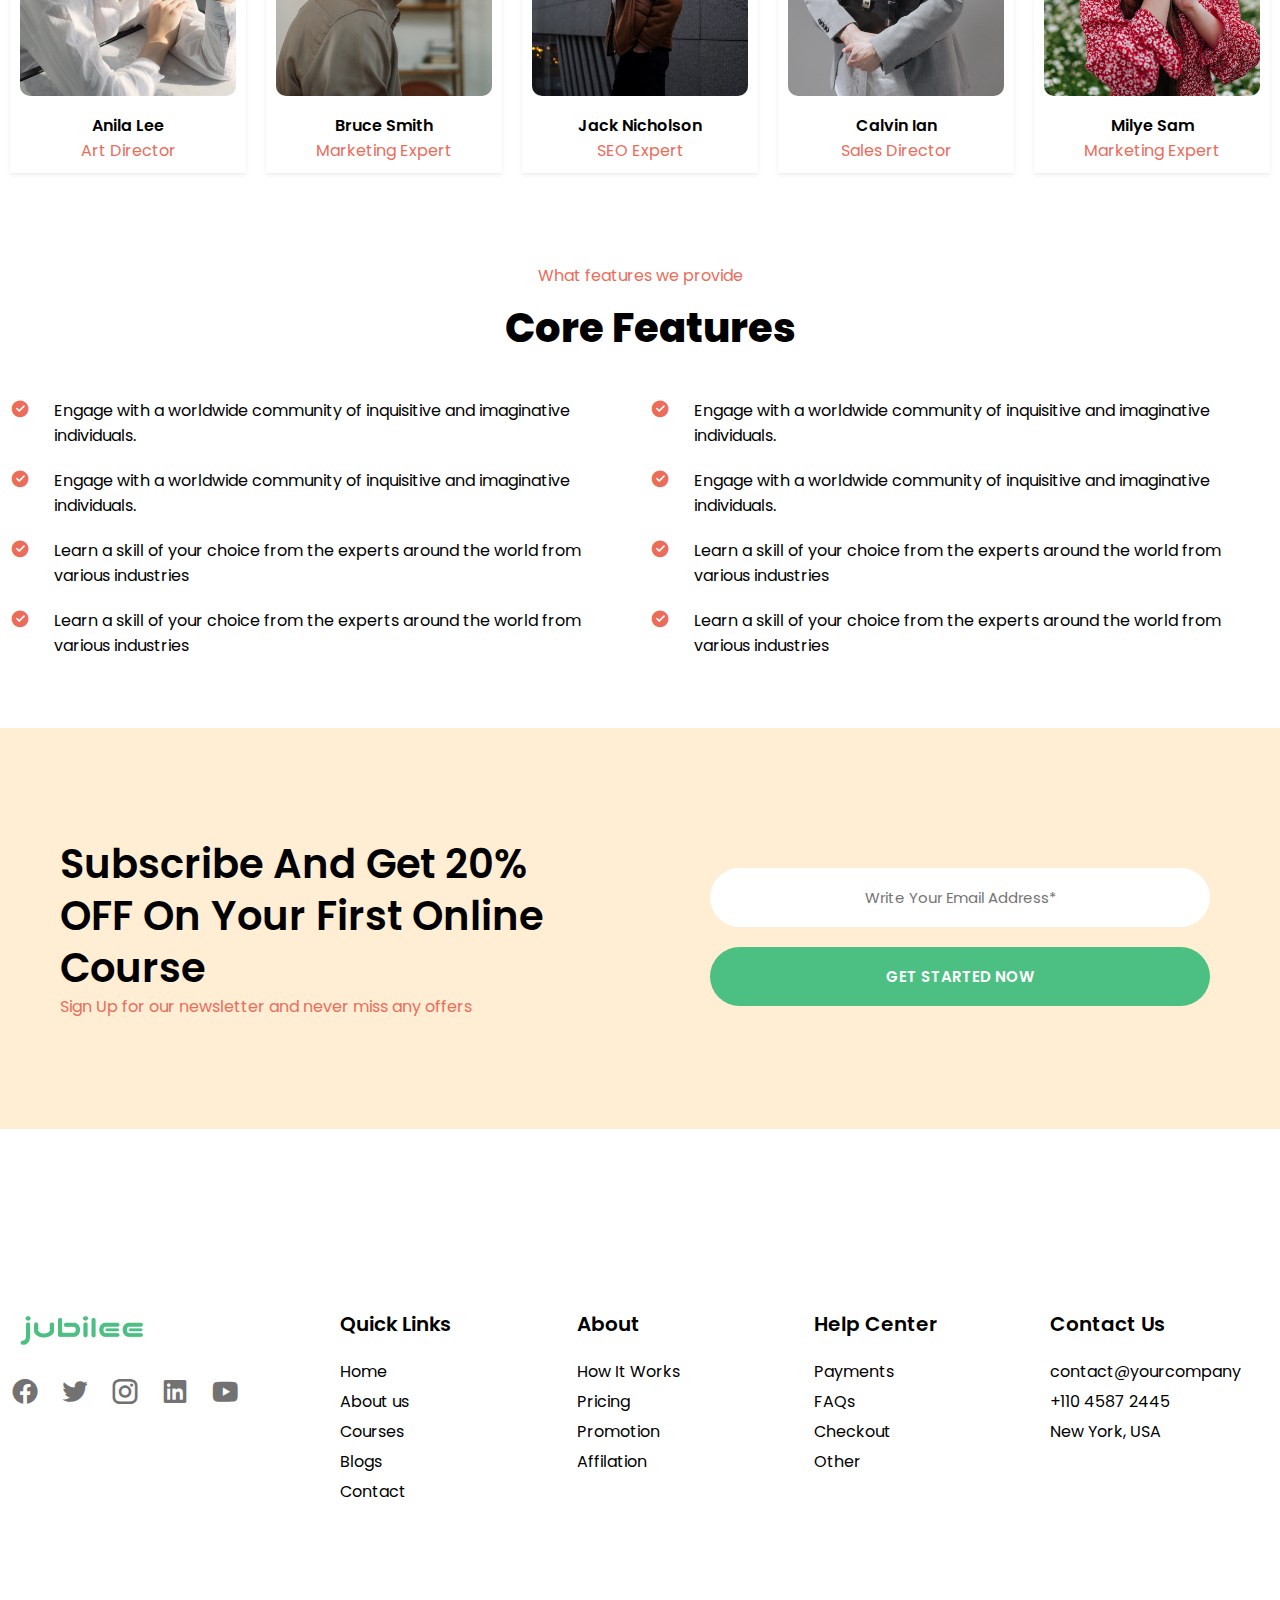
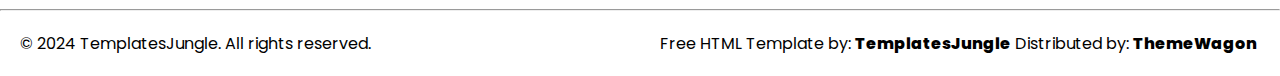
==== commit cc2165c5: "eight" ====
--- a/index.html
+++ b/index.html
@@ -112,7 +112,7 @@
                         <div class=" radius-10  p-top-60">
                             <div class=" p-top-100 p-left-10">
 
-                                <h class="font-36 letter word ">MASTER YOUR SKILLS ONLINE</h>
+                                <h class="fs-lg letter word fs-xs">MASTER YOUR SKILLS ONLINE</h>
                                 <p class="font-20 word p-20">Online Courses Taught by Industry Titans!</p>
                                 <div class=" d-flex">
                                     <input class="p-20 w-1 radius-10 b-none font-15 " type="text"
@@ -729,7 +729,7 @@
     <section>
         <div class="container">
             <div class="row">
-                <div class="w-1 p-10 w-xl-5 w-lg-4 w-md-2 w-sm-2 w-xs-1">
+                <div class="w-1 p-10 w-xl-5 w-lg-4 w-md-2 w-sm-2 ">
                     <div class="w-1 redius-10 shadow-3 ">
                         <div class=" p-10">
                             <div class="position-relative-img img-hover">
@@ -749,7 +749,7 @@
                         </div>
                     </div>
                 </div>
-                <div class="w-1 p-10 w-xl-5 w-lg-4 w-md-2  w-sm-2 w-xs-1">
+                <div class="w-1 p-10 w-xl-5 w-lg-4 w-md-2  w-sm-2 ">
                     <div class="w-1 redius-10 shadow-3">
                         <div class="p-10">
                             <div class="position-relative-img img-hover">
@@ -767,7 +767,7 @@
                         </div>
                     </div>
                 </div>
-                <div class="w-1 p-10 w-xl-5 w-lg-4 w-md-2 w-sm-2 w-xs-1">
+                <div class="w-1 p-10 w-xl-5 w-lg-4 w-md-2 w-sm-2 ">
                     <div class="w-1  redius-10 shadow-3">
                         <div class="p-10">
                             <div class="position-relative-img img-hover">
@@ -785,7 +785,7 @@
                         </div>
                     </div>
                 </div>
-                <div class="w-1 p-10 w-xl-5 w-lg-4 w-md-2 w-sm-2 w-xs-1">
+                <div class="w-1 p-10 w-xl-5 w-lg-2 w-md-2 w-sm-2 ">
                     <div class="w-1 redius-10 shadow-3">
                         <div class="p-10">
                             <div class="position-relative-img img-hover">
@@ -803,7 +803,7 @@
                         </div>
                     </div>
                 </div>
-                <div class="w-1 p-10 w-xl-5 w-lg-4 w-md-2 w-sm-2 w-xs-1">
+                <div class="w-1 p-10 w-xl-5 w-lg-2 w-md-2 w-sm-2 ">
                     <div class="w-1 redius-10 shadow-3">
                         <div class="p-10">
                             <div class="position-relative-img img-hover">
--- a/css/style.css
+++ b/css/style.css
@@ -383,7 +383,7 @@
 .font-45{
     font-size: 45px;
 }
-.font-36{
+.font-90{
     font-size: 90px;
     line-height: 1.5; 
     word-spacing: 10px;
--- a/css/media.css
+++ b/css/media.css
@@ -25,6 +25,9 @@
 }
 .d-wrap{
     flex-wrap: wrap;
+}
+.fs-xs{
+    font-size: 52px;
 }
 @media(min-width:576px){
     .w-sm-1{
@@ -61,6 +64,7 @@
     .w-md-5{
         width:20%;
     }
+
  
    
 }
@@ -93,6 +97,12 @@
     .d-lg-end{
         justify-content: end !important;
     }
+    .fs-lg{
+        font-size: 90px;
+        /* line-height: 1.5; 
+        word-spacing: 10px; */
+    }
+    
 
 
     
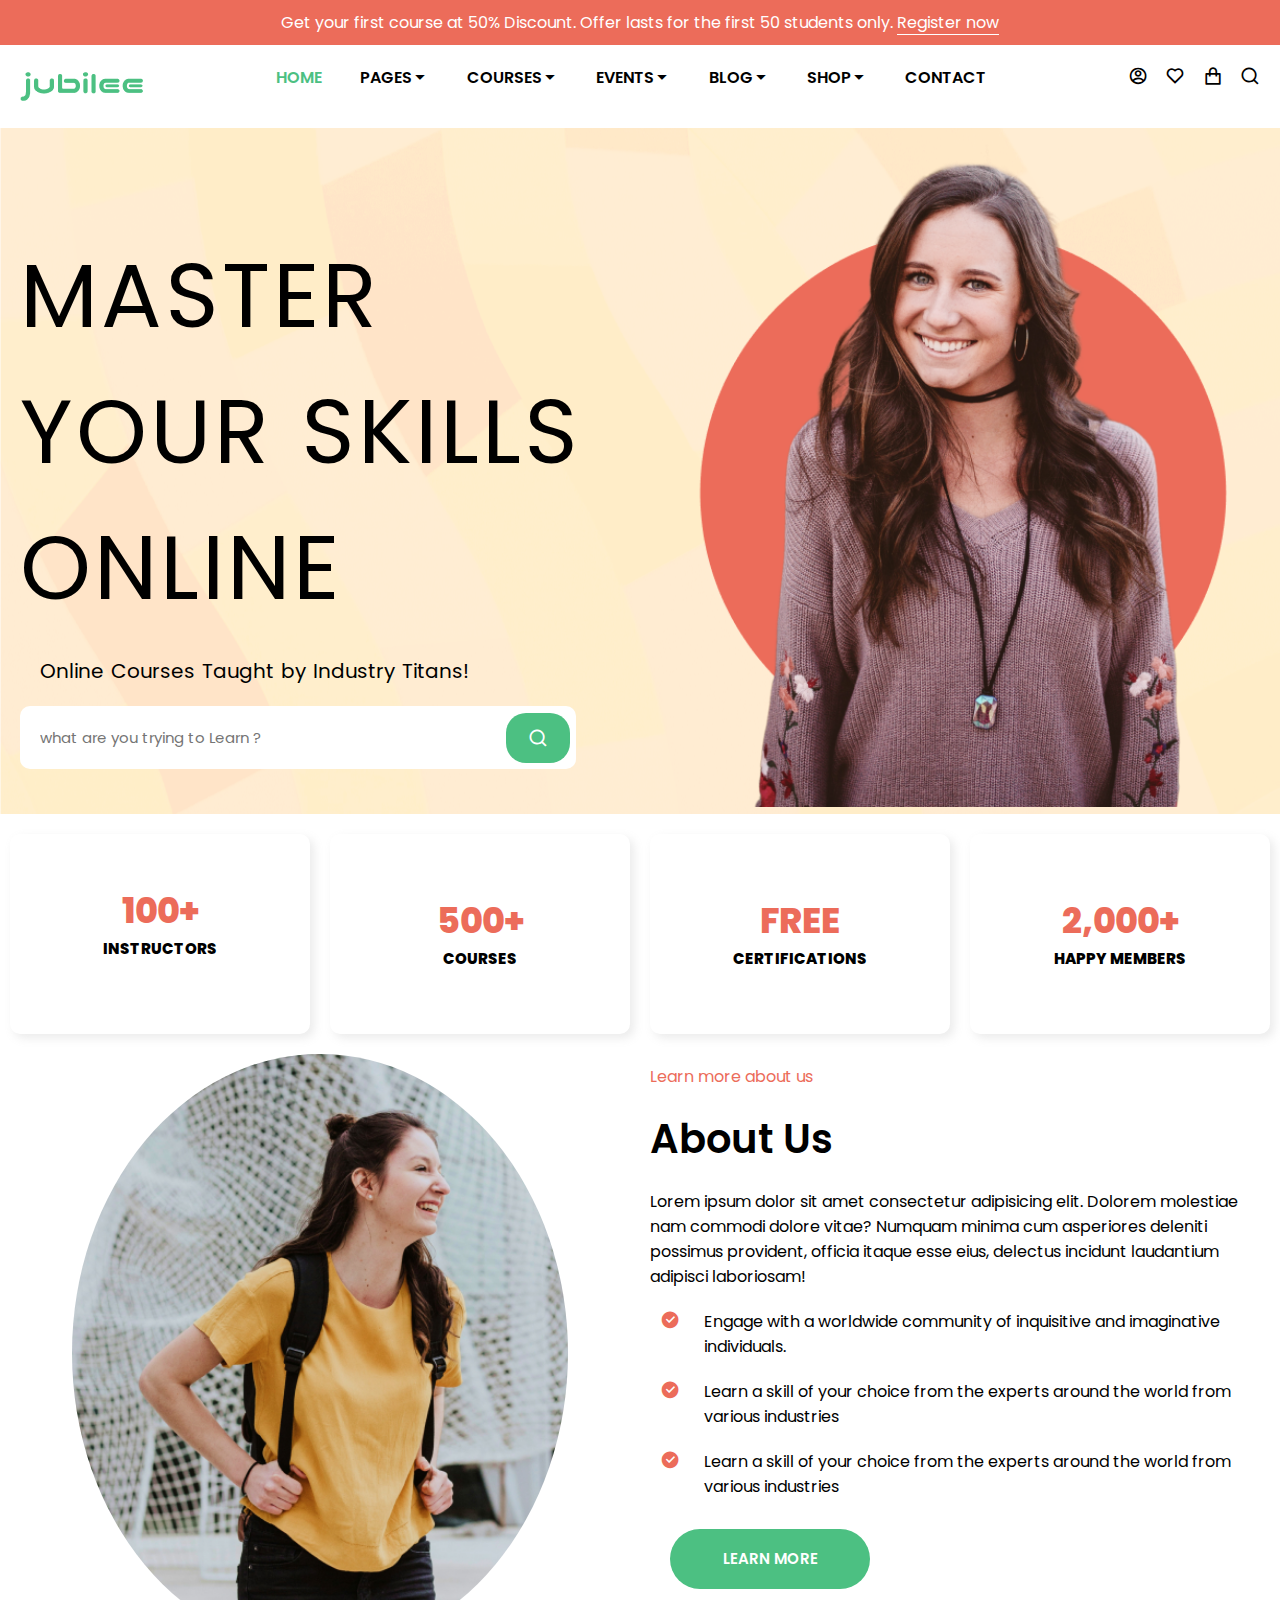
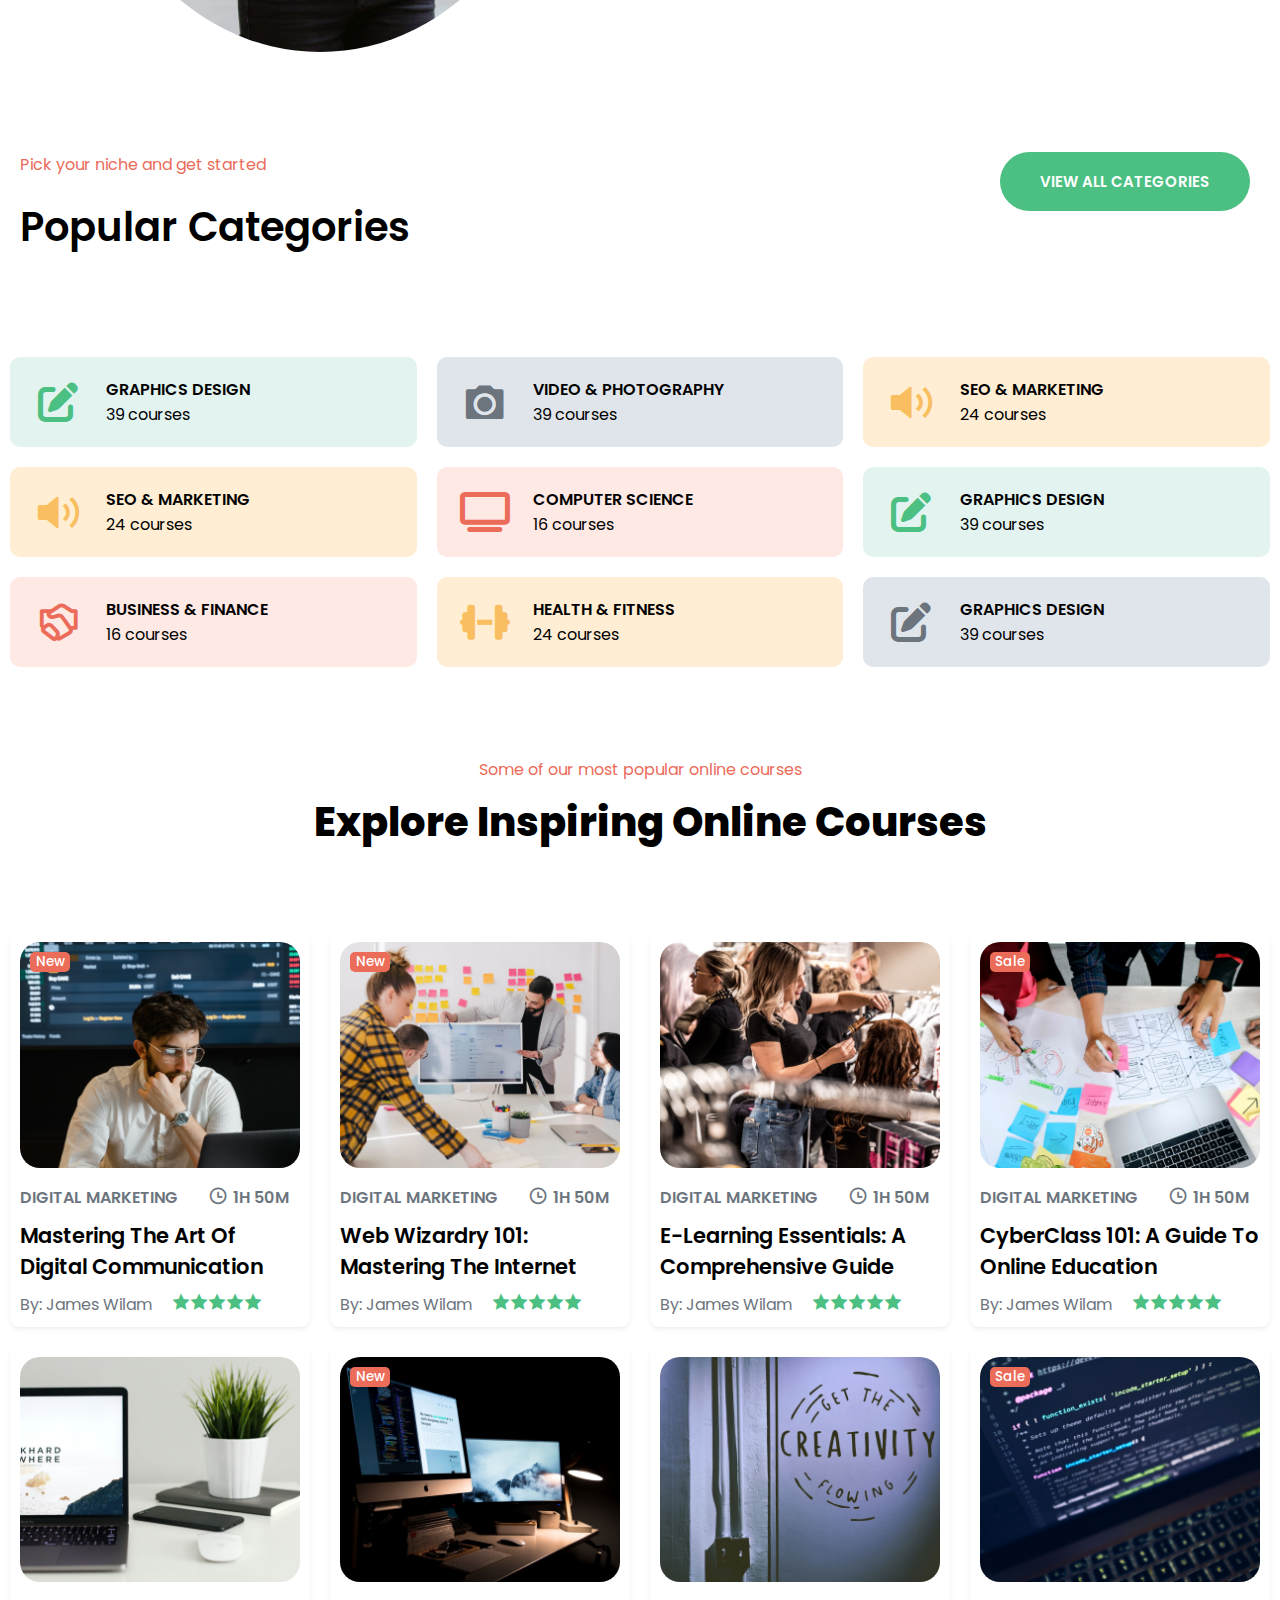
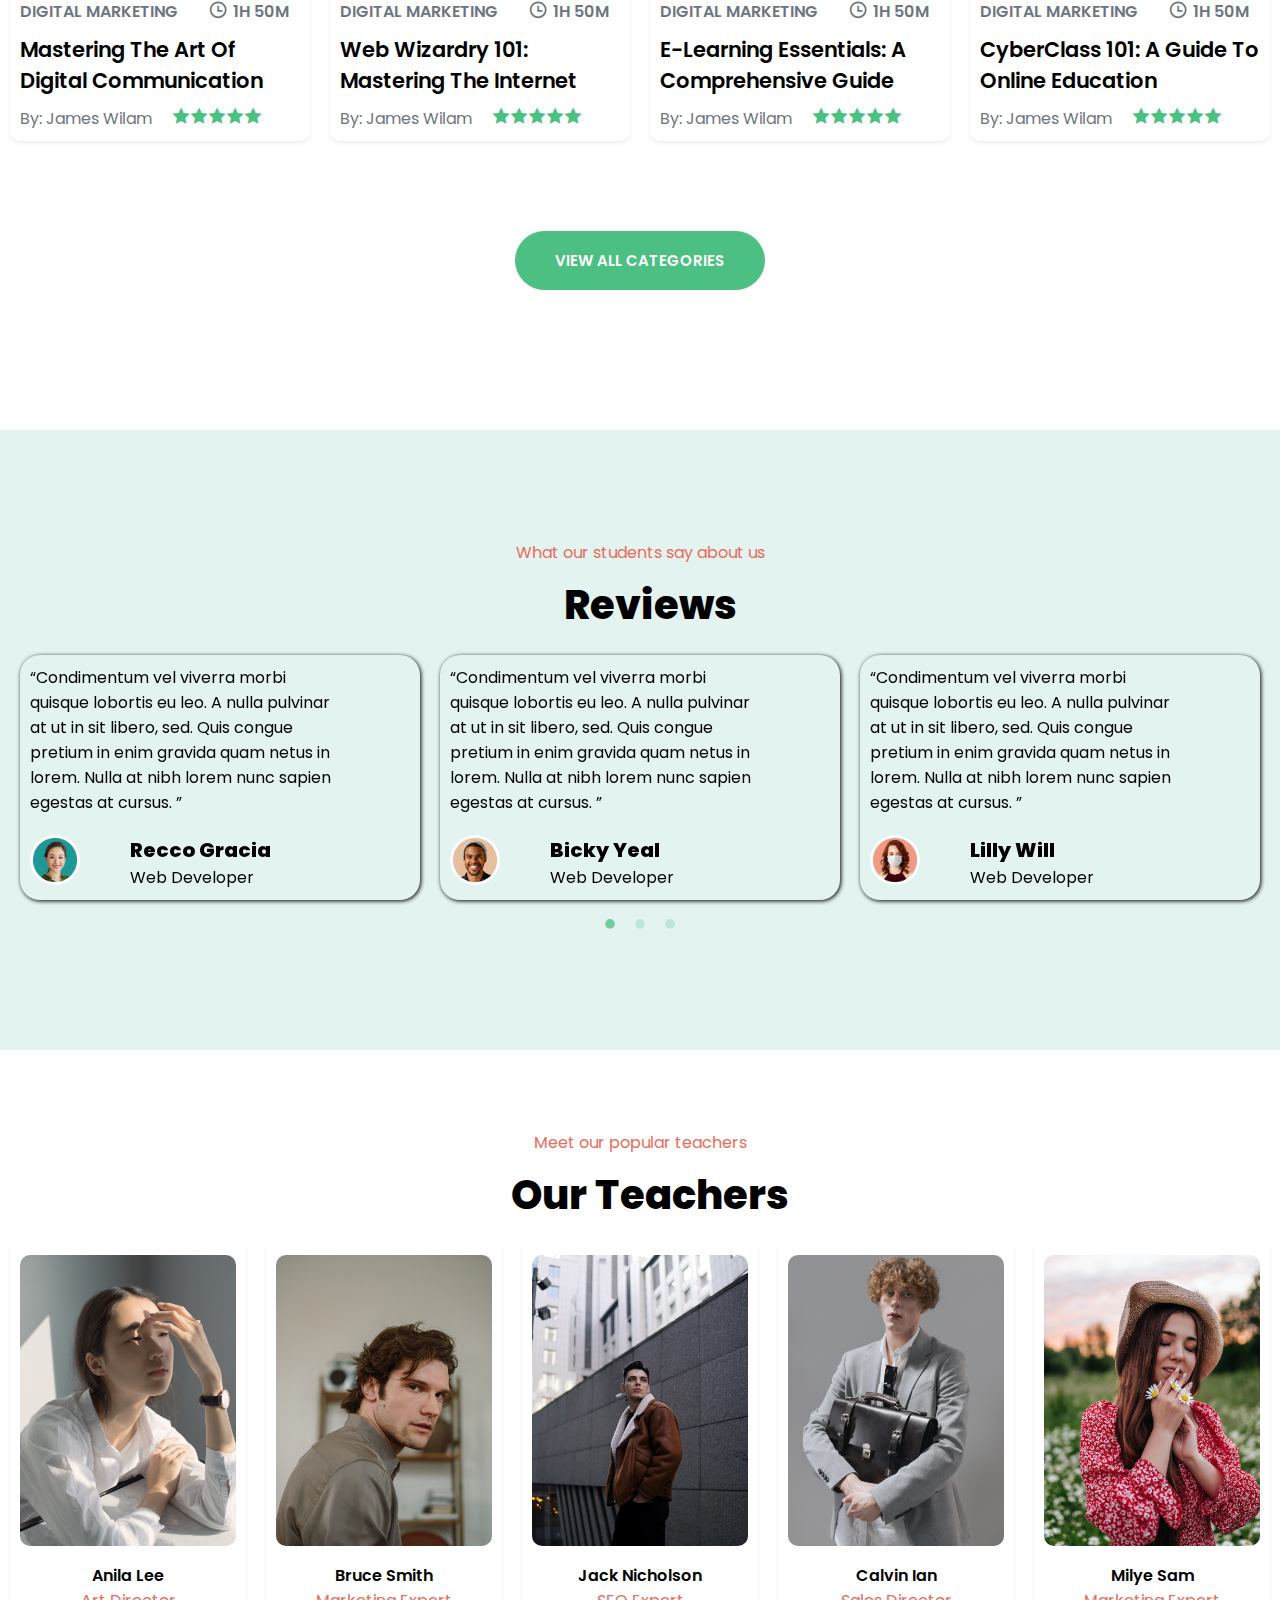
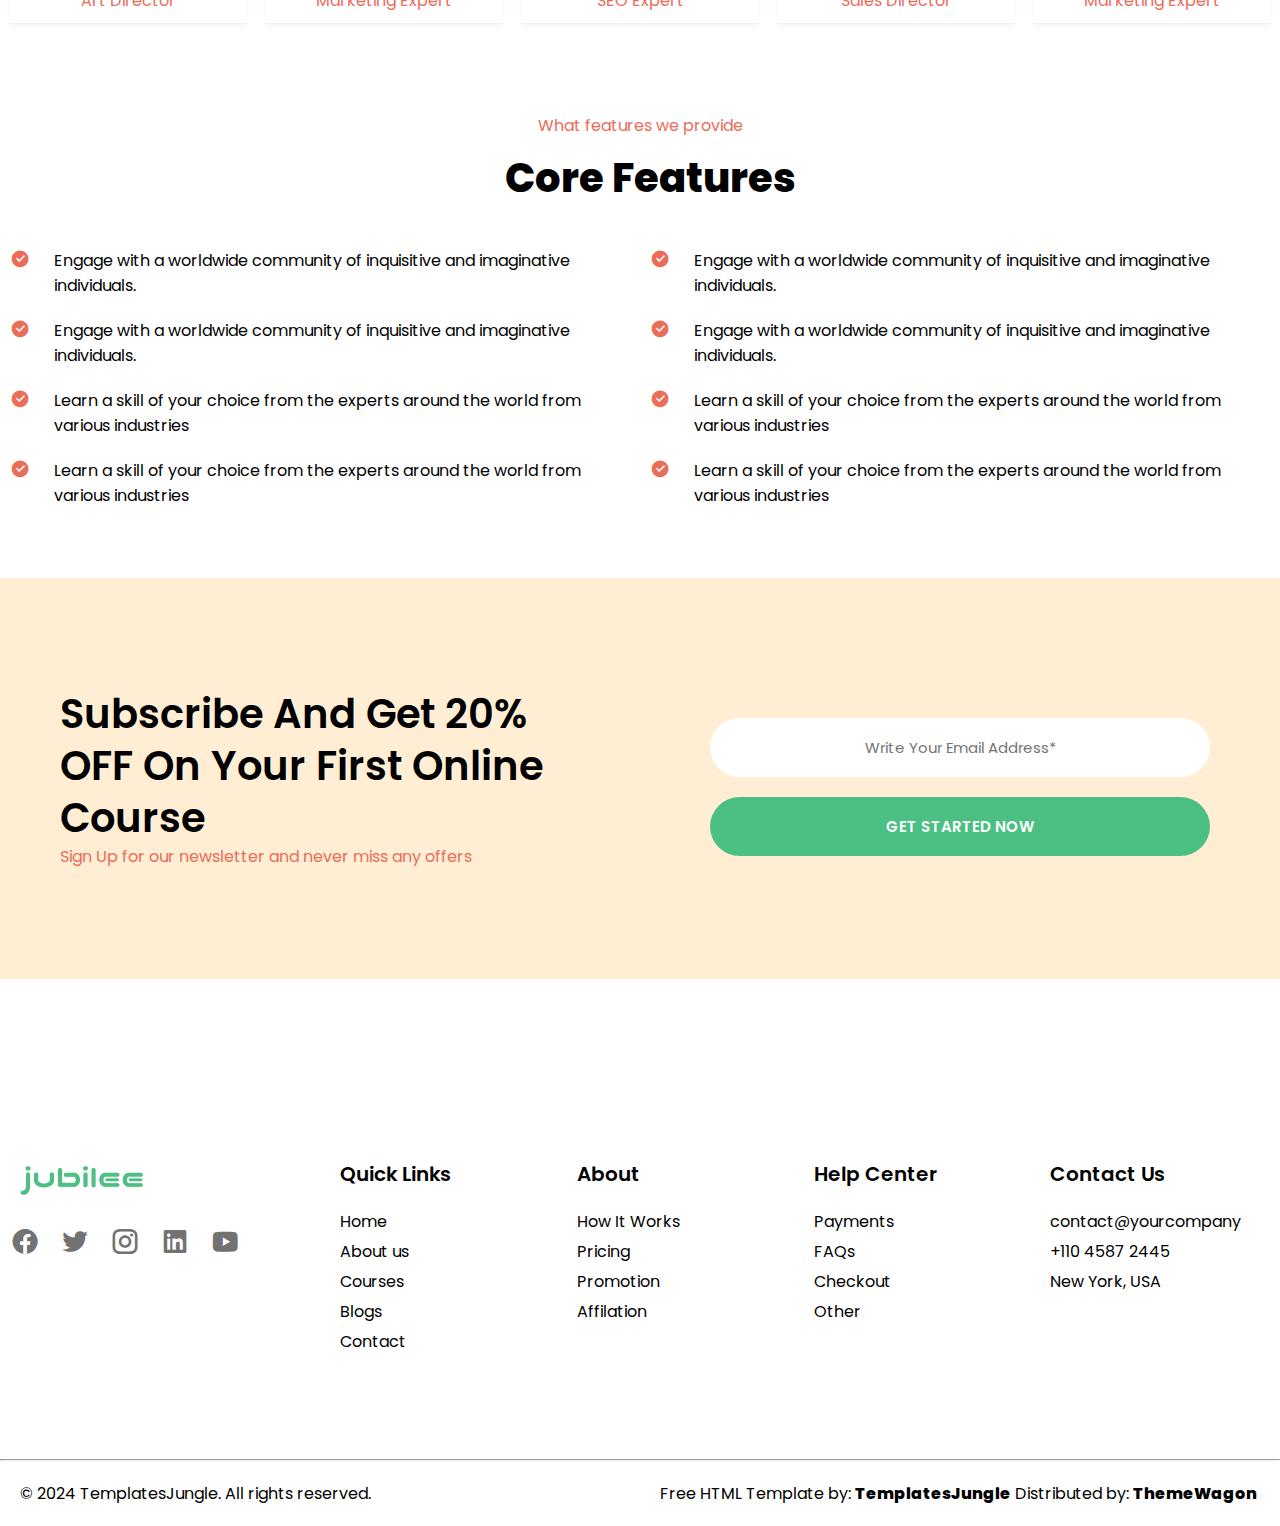
==== commit ca8b115f: "eight" ====
--- a/index.html
+++ b/index.html
@@ -34,12 +34,17 @@
                 <img class="p-20" src="imgs/logo.png">
             </div>
             <div class="w-6">
-                <div class="d-none d-lg-flex p-20  p-right-20">
-                    <ul class="d-flex gap f-weight-600 ">
-                        <li class="color-green">HOME</li>
-                        <div class="dropdown">
-                            <li class="t-green">PAGES<i class="ri-arrow-down-s-fill"></i></li>
-                            <ul class="dropdown-menu">
+                <div class="hide-nav">
+                <div class=" d-lg-flex " id="side-nav">
+                    <div class="w-1 btn-hide">
+                        <button class="btn-close b-none bg-white font-20"><i class="ri-close-large-line color-gray"></i></button>
+                    </div>
+                    
+                    <ul class="d-flex gap p-20 f-weight-600 ">
+                        <li class="color-green border">HOME</li>
+                        <div class="dropdown d-1">
+                            <li class="t-green border">PAGES<i class="ri-arrow-down-s-fill"></i></li>
+                            <ul class="dropdown-menu m-1 ">
                                 <li>ABOUT US </li>
                                 <li>INSTRUCTORS</li>
                                 <li>CART</li>
@@ -52,45 +57,44 @@
                                 <li>THANKYOU</li>
                                 <li>ERROR 404</li>
                                 <li>STYLES</li>
-
                             </ul>
                         </div>
-                        <div class="dropdown">
-                        <li class="t-green">COURSES<i class="ri-arrow-down-s-fill"></i></li>
-                        <ul class="dropdown-menu nav-width">
+                        <div class="dropdown d-2">
+                        <li class="t-green border">COURSES<i class="ri-arrow-down-s-fill"></i></li>
+                        <ul class="dropdown-menu nav-width m-2">
                             <li>COURSE</li>
                             <li>COURSES DETAIL</li>
                             
                         </ul>
                         </div>
-                        <div class="dropdown">
-                        <li class="t-green">EVENTS<i class="ri-arrow-down-s-fill"></i></li>
-                        <ul class="dropdown-menu">
+                        <div class="dropdown d-3">
+                        <li class="t-green border">EVENTS<i class="ri-arrow-down-s-fill"></i></li>
+                        <ul class="dropdown-menu m-3">
                             <li>EVENT</li>
                             <li>EVENT DETAILS</li>
                         </ul>
                         </div>
-                        <div class="dropdown">
-                        <li class="t-green">BLOG<i class="ri-arrow-down-s-fill"></i></li>
-                        <ul class="dropdown-menu">
+                        <div class="dropdown d-4">
+                        <li class="t-green border">BLOG<i class="ri-arrow-down-s-fill"></i></li>
+                        <ul class="dropdown-menu m-4">
                             <li>BLOG</li>
                             <li>SINGLE POST</li>
                             </ul>
                             </div>
-                            <div class="dropdown">
-                        <li>SHOP<i class="ri-arrow-down-s-fill"></i></li>
-                        <ul class="dropdown-menu nav-width">
-                        <li>SHOP</li>
+                            <div class="dropdown d-5">
+                        <li class="border">SHOP<i class="ri-arrow-down-s-fill"></i></li>
+                        <ul class="dropdown-menu nav-width m-5">
+                        <li class="border">SHOP</li>
                         <li>SINGLE PRODUCT</li>
                         </ul>
                         </div>
-                        <li>CONTACT</li>
+                        <li class="border">CONTACT</li>
                  </ul>
-                   
-                </div>
-            </div>
-            <div class="btn-hide p-10" >
-                <button class="bg-white border-gray p-5 radius-10 w-50"> <i class="ri-menu-line f-weight-400 font-30"></i></button>
+                </div>
+            </div>
+        </div>
+            <div class="btn-hide btn-show p-10" >
+                <button class="bg-white border-gray p-5 radius-10 w-50 btn1"> <i class="ri-menu-line f-weight-400 font-30"></i></button>
             </div>
            
             <div class="w-1 w-sm-5 d-flex gap font-20 p-20 justify-start d-lg-end">
@@ -203,7 +207,7 @@
                 <div class="w-1 w-sm-1  w-md-2  w-lg-2 ">
                     <div class="w-1  redius-10 p-10">
                         <div class="radius-10  d-flex justify-center align-center">
-                            <img class="w-1 radius-50 " src="imgs/about-img.jpg">
+                            <img class="w-1 radius-50 w-8 " src="imgs/about-img.jpg">
                         </div>
                     </div>
                 </div>
@@ -1081,6 +1085,30 @@
         });
     </script>
 
+<script>
+    $(".btn1").click(function(){
+       $("#side-nav").css({"width":"300px", "padding":"20px","border-bottom":"1px solid gainsboro"});
+   })
+   $(".btn-close").click(function(){
+       $("#side-nav").css({"width":"0px", "padding":"0px"});
+   })
+   $(".d-1").click(function(){
+        $(".m-1").fadeToggle();
+    })
+    $(".d-2").click(function(){
+        $(".m-2").fadeToggle();
+    })
+    $(".d-3").click(function(){
+        $(".m-3").fadeToggle();
+    })
+    $(".d-4").click(function(){
+        $(".m-4").fadeToggle();
+    })
+    $(".d-5").click(function(){
+        $(".m-5").fadeToggle();
+    })
+</script>
+
 </body>
 
 </html>--- a/css/style.css
+++ b/css/style.css
@@ -31,16 +31,16 @@
 
 }
 
-.dropdown:hover .dropdown-menu{
+/* /* .dropdown:hover .dropdown-menu{
     display: block !important;
     
-}   
+}    */
 
 
 
 .dropdown-menu li:hover{
     background-color: rgb(242, 239, 239);
-} 
+}  
 
 /*---------------------------                                                                                                                           ------------container classes start--------------------------------- */
 .container{
--- a/css/media.css
+++ b/css/media.css
@@ -10,6 +10,9 @@
 .w-4{
     width:25%;
 }
+.w-7{
+    width:70%;
+}
 
 .w-5{
     width:20%;
@@ -29,6 +32,41 @@
 .fs-xs{
     font-size: 52px;
 }
+.btn-show{
+    display: flex;
+}
+
+.border{
+    border-bottom: 2px solid gainsboro;
+}
+
+/* 
+#side-nav{
+    position: fixed;
+    right: 0;
+    top: 0;
+    background-color: white;
+    box-shadow: 1px 1px 4px black;
+    height: 100vh;
+    z-index: 1000;
+    width: 0px;
+    overflow: hidden;
+    transition: all 1s;
+
+}
+
+#side-nav ul{
+    flex-direction: column;
+     height: 400px;
+ 
+} */
+
+
+
+
+
+
+
 @media(min-width:576px){
     .w-sm-1{
         width:100%;
@@ -102,10 +140,14 @@
         /* line-height: 1.5; 
         word-spacing: 10px; */
     }
-    
-
-
-    
+    .border{
+        border:none;
+    }
+    
+
+
+    
+
    
     
     
@@ -137,10 +179,14 @@
     .w-xl-18{
         width:18.5%;
     }
-    
-    
-    
-}
+
+    /* #side-nav{
+        position: relative;
+        width:500px;
+    } */
+}
+
+
 @media(min-width:1400px){
     .w-xxl-1{
         width:100%;
@@ -161,4 +207,49 @@
         transform: translateY(-124px);
     }
    
-}+}
+@media(max-width:992px){
+    /* #side-nav{
+        position: static;
+        background-color: white;
+       box-shadow: none;
+       height: auto;
+        z-index: 1000;
+        width: 100% !important;
+       padding: 20px;
+        transition: none
+    
+    }
+    
+    #side-nav ul{
+        flex-direction:column;
+         height: auto;
+     
+    } */
+    
+
+    #side-nav{
+        position: fixed;
+        right: 0;
+        top: 0;
+        background-color: white;
+        box-shadow: 1px 1px 4px black;
+        height: 100vh;
+        z-index: 1000;
+        width: 0px;
+        overflow: hidden;
+        transition: all 1s;
+        border-bottom: 1px solid gainsboro;
+    
+    }
+    
+    #side-nav ul{
+        flex-direction: column;
+         height: 400px;
+     
+    } 
+    
+    
+}
+
+
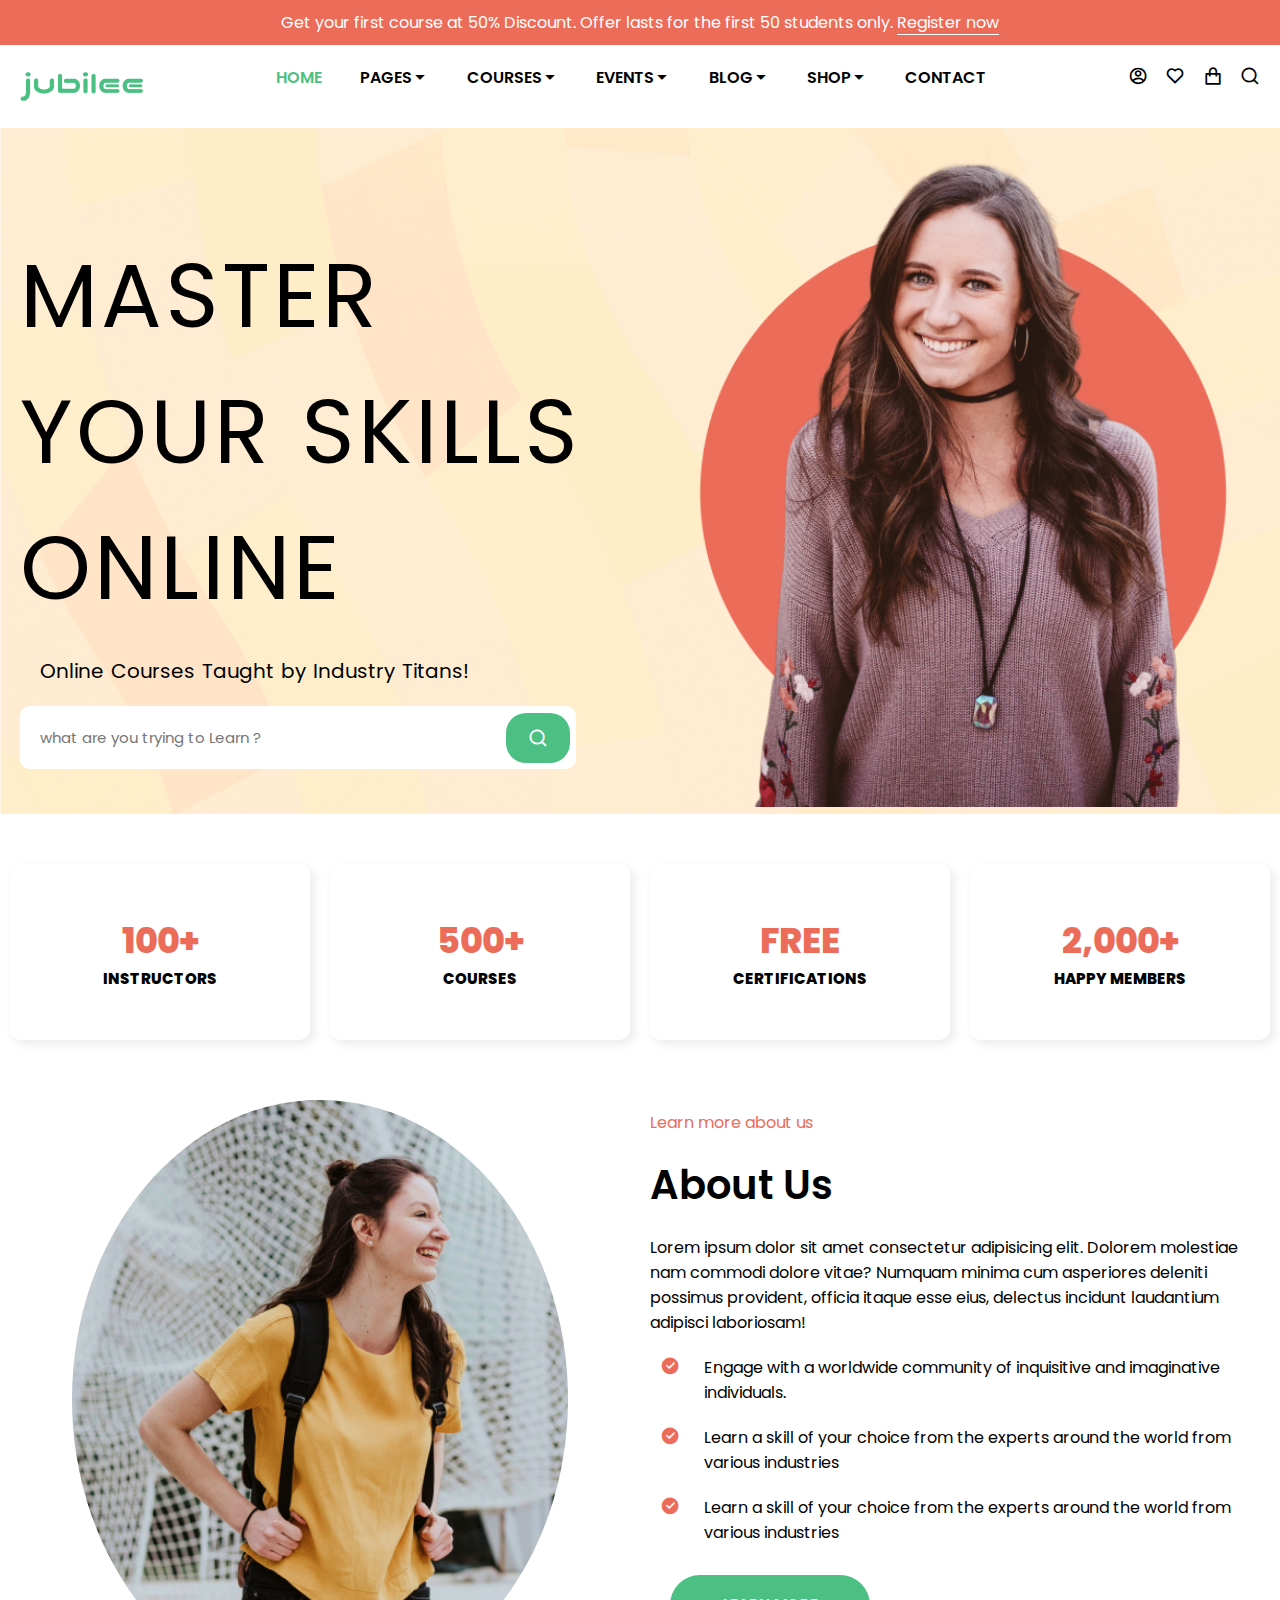
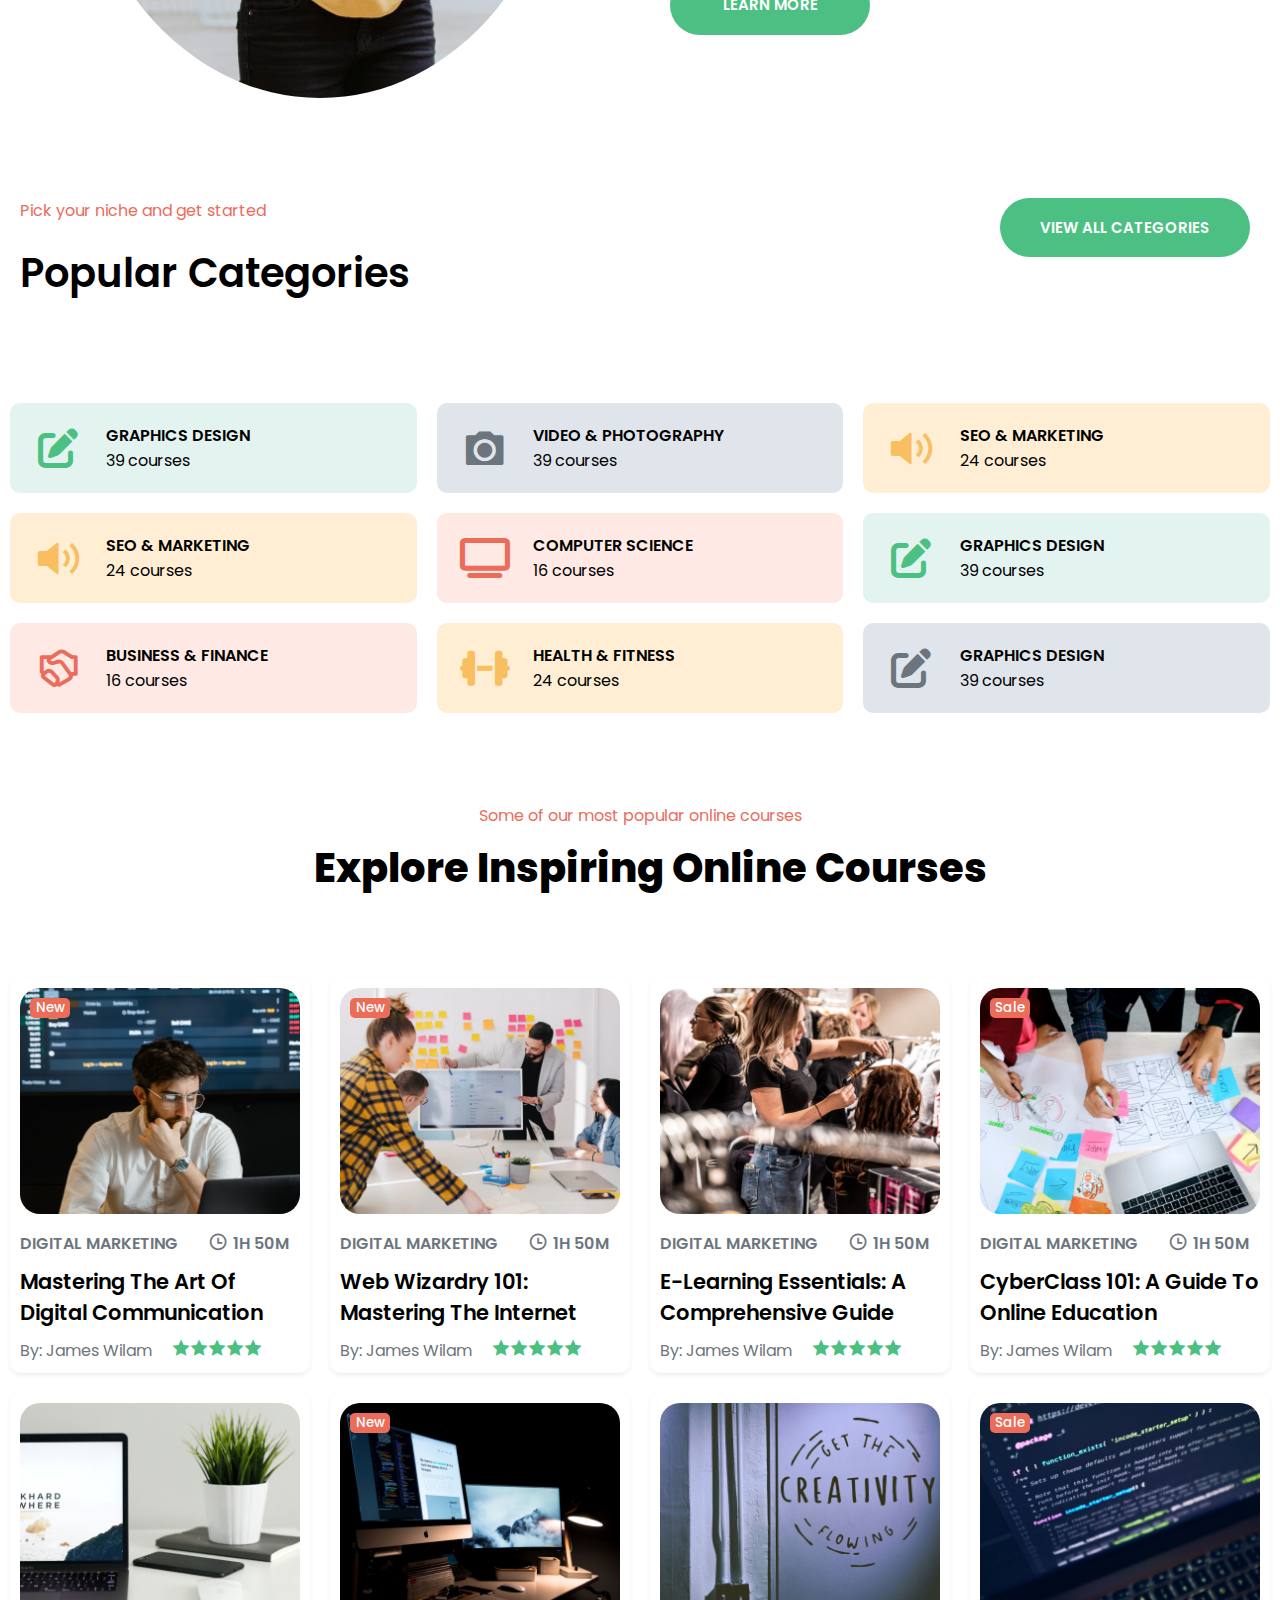
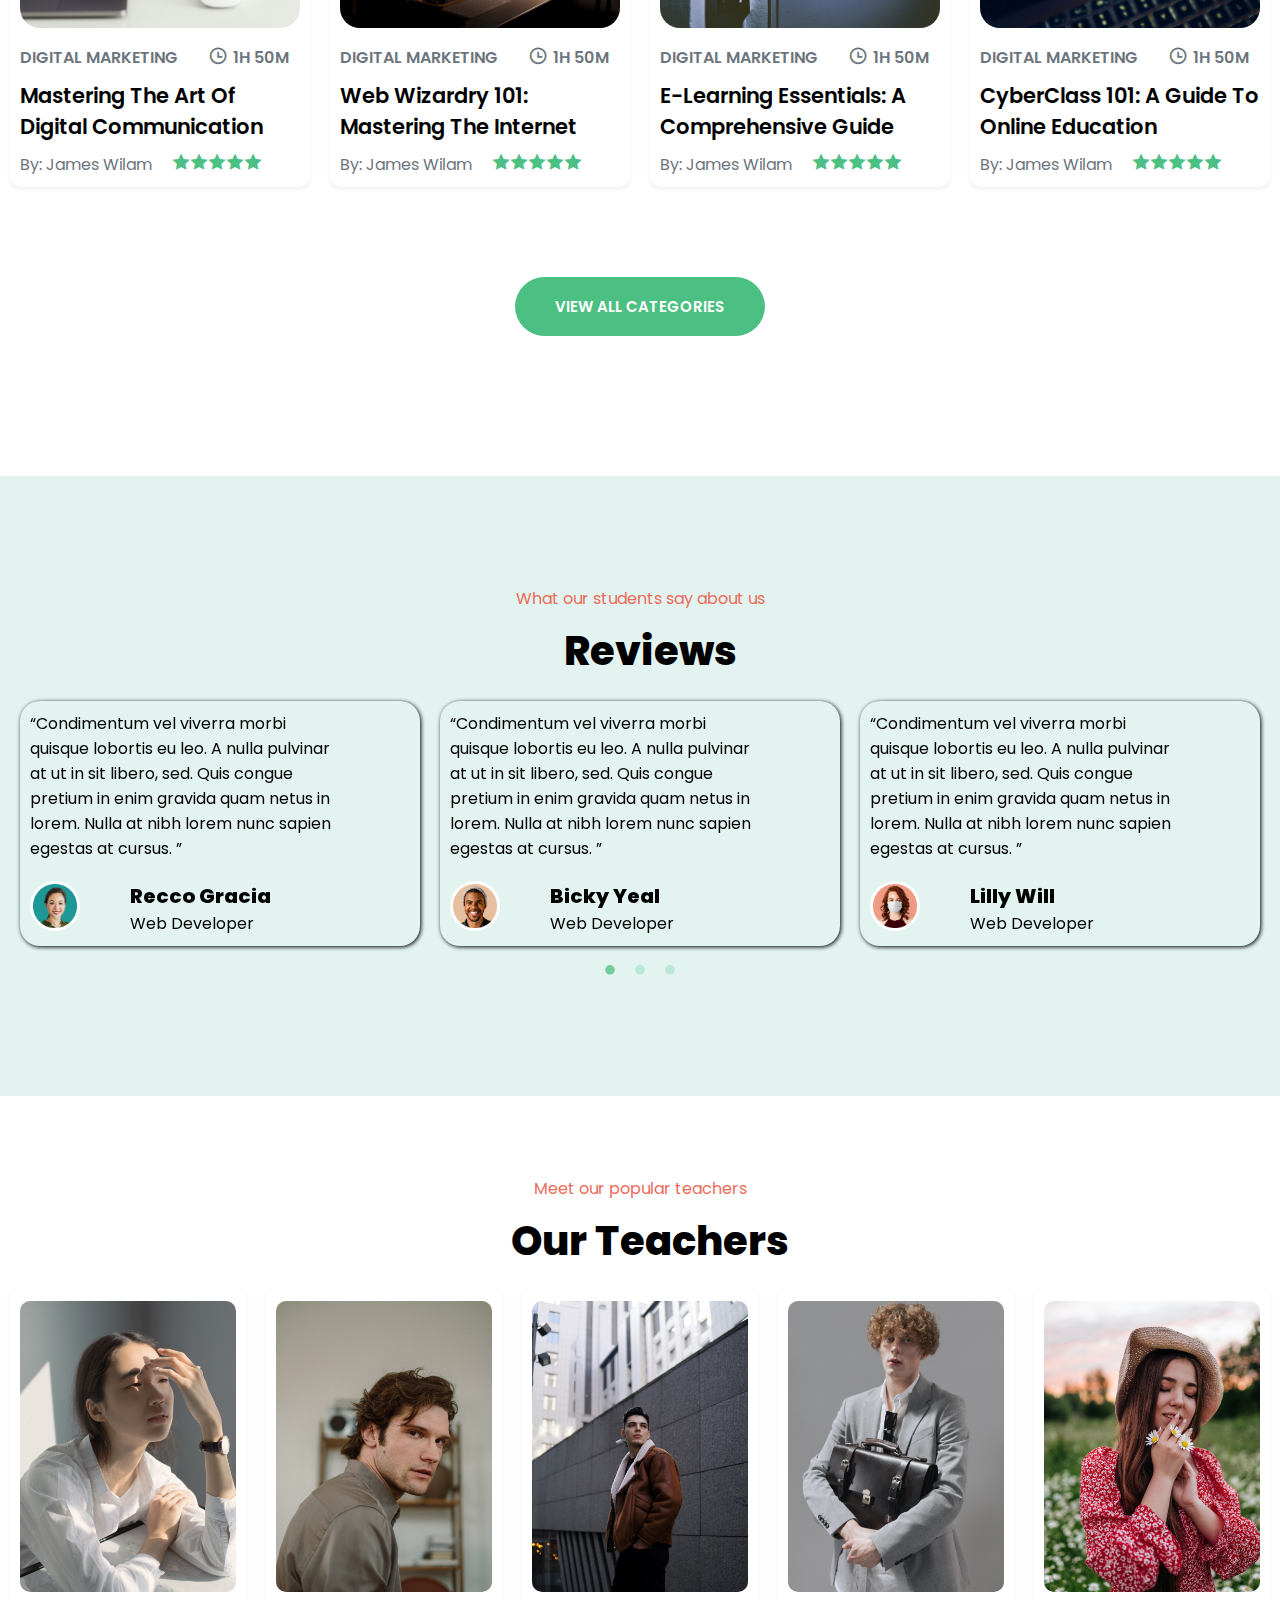
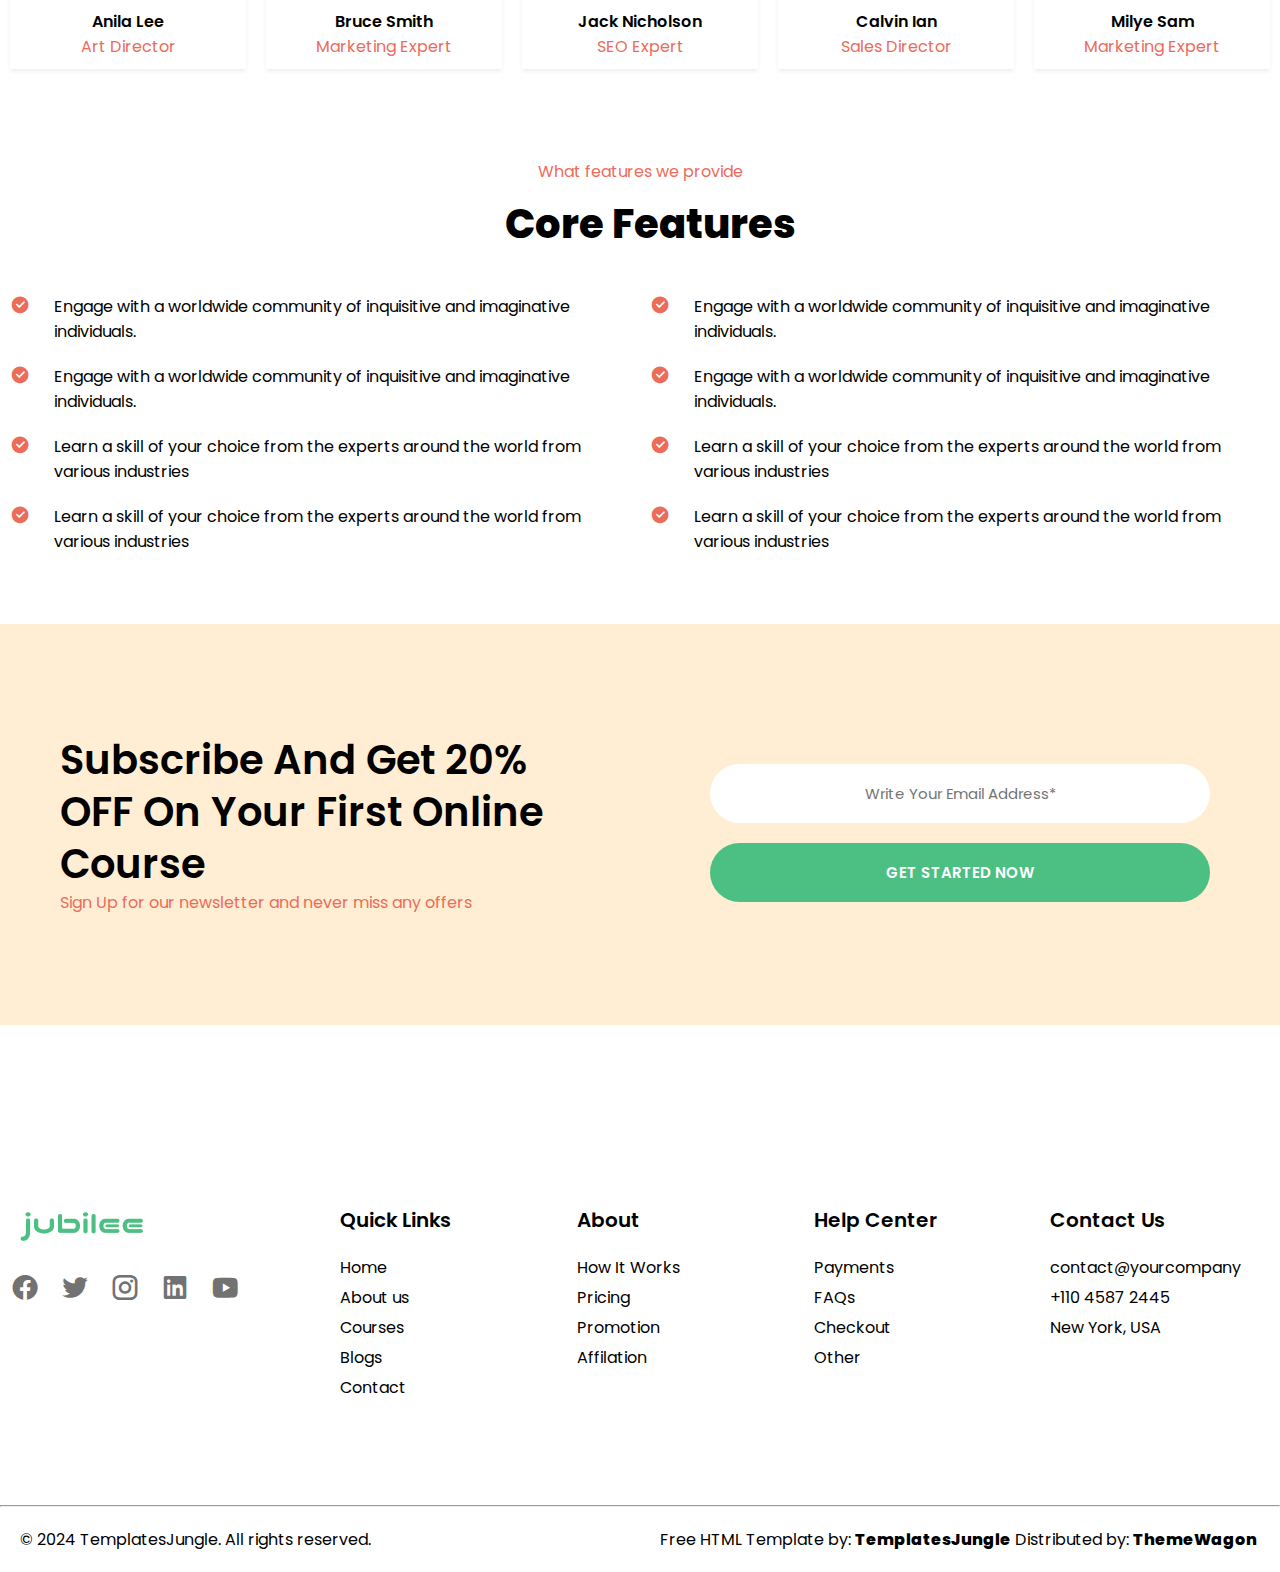
==== commit 68115d21: "nine" ====
--- a/index.html
+++ b/index.html
@@ -147,50 +147,50 @@
     <section>
         <div class="container">
             <div class="row">
-                <div class="w-1 w-sm-1  w-md-4  w-lg-4 ">
-                    <div class="w-1  redius-10 p-10 p-top-20">
-                        <div class=" radius-10 shadow-2 bg-white  h-200 t-box  cwhite-hover ">
-                            <div class=" d-flex justify-center p-top-50">
+                <div class="w-1 w-sm-2  w-md-4  w-lg-4 ">
+                    <div class="w-1  radius-10  p-top-50 p-10 p-bottom-50">
+                        <div class=" radius-10 shadow-2 bg-white t-box p-10 cwhite-hover ">
+                            <div class=" d-flex justify-center p-top-40">
                                 <h2 class="color-red font-35 cw-2">100+</h2>
                             </div>
-                            <div class=" d-flex justify-center">
+                            <div class=" d-flex justify-center p-bottom-40">
                                 <h6 class="font-15">INSTRUCTORS</h6>
                             </div>
 
                         </div>
                     </div>
                 </div>
-                <div class="w-1 w-sm-1  w-md-4  w-lg-4">
-                    <div class="w-1 redius-10 p-top-20 p-10">
-                        <div class=" radius-10 shadow-2 bg-white  h-200 t-box p-10 cwhite-hover ">
-                            <div class=" d-flex justify-center p-top-50">
+                <div class="w-1 w-sm-2  w-md-4  w-lg-4">
+                    <div class="w-1 radius-10 p-top-50 p-10 p-bottom-50">
+                        <div class=" radius-10 shadow-2 bg-white   t-box p-10 cwhite-hover ">
+                            <div class=" d-flex justify-center p-top-40">
                                 <h2 class="color-red font-35 cw-2">500+</h2>
                             </div>
-                            <div class="d-flex justify-center ">
+                            <div class="d-flex justify-center p-bottom-40 ">
                                 <h6 class="font-15">COURSES</h6>
                             </div>
                         </div>
                     </div>
                 </div>
-                <div class="w-1 w-sm-1  w-md-4  w-lg-4">
-                    <div class="w-1   redius-10 p-top-20 p-10">
-                        <div class=" radius-10 shadow-2 bg-white  h-200 t-box p-10 cwhite-hover">
-                            <div class=" d-flex justify-center p-top-50">
+                <div class="w-1 w-sm-2  w-md-4  w-lg-4">
+                    <div class="w-1   radius-10 p-top-50 p-10 p-bottom-50">
+                        <div class=" radius-10 shadow-2 bg-white  t-box p-10 cwhite-hover">
+                            <div class=" d-flex justify-center p-top-40">
                                 <h2 class="color-red font-35 cw-2">FREE</h2>
                             </div>
-                            <div class=" d-flex justify-center">
+                            <div class=" d-flex justify-center p-bottom-40">
                                 <h6 class="font-15">CERTIFICATIONS</h6>
                             </div>
                         </div>
                     </div>
                 </div>
-                <div class="w-1 w-sm-1  w-md-4  w-lg-4">
-                    <div class="w-1   redius-10 p-top-20 p-10">
-                        <div class=" radius-10 shadow-2 bg-white  h-200 t-box p-10 cwhite-hover">
-                            <div class=" d-flex justify-center p-top-50">
+                <div class="w-1 w-sm-2  w-md-4  w-lg-4">
+                    <div class="w-1   radius-10 p-top-50 p-10 p-bottom-50">
+                        <div class=" radius-10 shadow-2 bg-white  t-box p-10 cwhite-hover">
+                            <div class=" d-flex justify-center p-top-40">
                                 <h2 class="color-red font-35 cw-2">2,000+</h2>
                             </div>
-                            <div class=" d-flex justify-center">
+                            <div class=" d-flex justify-center p-bottom-40">
                                 <h6 class="font-15">HAPPY MEMBERS</h6>
                             </div>
                         </div>
@@ -267,9 +267,8 @@
                 <div class="w-1 w-sm-1  w-md-2 w-lg-2 p-20 ">
                     <div class="w-1   redius-10  ">
                         <div class="radius-10  ">
-                            <div class="p-10 d-flex justify-end ">
-                                <button
-                                    class="p-18 w-250 radius-60 b-none color-white bg-green font-15 f-weight-600 ">VIEW
+                            <div class="p-10 d-flex justify-lg-end">
+                                <button class="p-18 w-250 radius-60 b-none color-white bg-green font-15 f-weight-600 ">VIEW
                                     ALL CATEGORIES</button>
                             </div>
                         </div>
@@ -601,7 +600,7 @@
     </section>
 
 
-    <!-- --------------------------------------review-------------------------------------------------------------- -->
+    <!-- --------------------------------------review slider-------------------------------------------------------------- -->
     <section class="bg-lightblue">
         <div class="container-fluid m-60 bg-lightblue p-top-100 ">
             <p class="color-red p-t-b-10 t-center p-left-10 ">What our students say about us</p>
@@ -733,7 +732,7 @@
     <section>
         <div class="container">
             <div class="row">
-                <div class="w-1 p-10 w-xl-5 w-lg-4 w-md-2 w-sm-2 ">
+                <div class="w-2 p-10 w-xl-5 w-lg-4 w-md-2 w-sm-2 ">
                     <div class="w-1 redius-10 shadow-3 ">
                         <div class=" p-10">
                             <div class="position-relative-img img-hover">
@@ -753,7 +752,7 @@
                         </div>
                     </div>
                 </div>
-                <div class="w-1 p-10 w-xl-5 w-lg-4 w-md-2  w-sm-2 ">
+                <div class="w-2 p-10 w-xl-5 w-lg-4 w-md-2  w-sm-2 ">
                     <div class="w-1 redius-10 shadow-3">
                         <div class="p-10">
                             <div class="position-relative-img img-hover">
@@ -771,7 +770,7 @@
                         </div>
                     </div>
                 </div>
-                <div class="w-1 p-10 w-xl-5 w-lg-4 w-md-2 w-sm-2 ">
+                <div class="w-2 p-10 w-xl-5 w-lg-4 w-md-2 w-sm-2 ">
                     <div class="w-1  redius-10 shadow-3">
                         <div class="p-10">
                             <div class="position-relative-img img-hover">
@@ -789,7 +788,7 @@
                         </div>
                     </div>
                 </div>
-                <div class="w-1 p-10 w-xl-5 w-lg-2 w-md-2 w-sm-2 ">
+                <div class="w-2 p-10 w-xl-5 w-lg-2 w-md-2 w-sm-2 ">
                     <div class="w-1 redius-10 shadow-3">
                         <div class="p-10">
                             <div class="position-relative-img img-hover">
@@ -807,7 +806,7 @@
                         </div>
                     </div>
                 </div>
-                <div class="w-1 p-10 w-xl-5 w-lg-2 w-md-2 w-sm-2 ">
+                <div class="w-2 p-10 w-xl-5 w-lg-2 w-md-2 w-sm-2 ">
                     <div class="w-1 redius-10 shadow-3">
                         <div class="p-10">
                             <div class="position-relative-img img-hover">
@@ -844,7 +843,7 @@
     <section>
         <div class="container m-20">
             <div class="row">
-                <div class="w-1 w-xl-2 w-lg-2 w-md-2 w-sm-2 w-xs-1">
+                <div class="w-1 w-xl-2 w-lg-2 w-md-2 w-sm-1 ">
                     <div class="w-1  ">
                         <div class="">
                             <div class=" p-10 d-flex">
@@ -870,7 +869,7 @@
                         </div>
                     </div>
                 </div>
-                <div class="w-1 w-xl-2 w-lg-2 w-md-2  w-sm-2 w-xs-1">
+                <div class="w-1 w-xl-2 w-lg-2 w-md-2  w-sm-1 ">
                     <div class="w-1 ">
                         <div class="">
                             <div class=" p-10 d-flex">
@@ -904,7 +903,7 @@
     <section class="b-lightyellow">
         <div class="container m-60">
             <div class="row">
-                <div class="w-1 p-10 w-xl-2 w-lg-2 w-md-2 w-sm-2 w-xs-1">
+                <div class="w-1 p-10 w-xl-2 w-lg-2  ">
                     <div class="w-1 p-bottom-50">
                         <div class=" p-50">
                             <p class="f-weight-600 font-40 p-top-50 line-1">Subscribe And Get 20% OFF On Your First
@@ -913,7 +912,7 @@
                         </div>
                     </div>
                 </div>
-                <div class="w-1 p-10 w-xl-2 w-lg-2 w-md-2  w-sm-2 w-xs-1">
+                <div class="w-1 p-10 w-xl-2 w-lg-2 ">
                     <div class="w-1  ">
                         <div class="p-60">
                             <div class="p-top-70">
--- a/css/style.css
+++ b/css/style.css
@@ -45,7 +45,7 @@
 /*---------------------------                                                                                                                           ------------container classes start--------------------------------- */
 .container{
     /* border: 1px solid blue; */
-    max-width:1320px;
+    max-width:540px;
     margin: auto;
 }
 .container-fluid{
@@ -249,9 +249,13 @@
 .p-top-50{
     padding-top: 50px;
 }
+
 .p-top-20{
     padding-top: 50px;
 }
+.p-top-40{
+    padding-top: 40px;
+}
 .p-top-70{
     padding-top: 70px;
 }
@@ -269,6 +273,9 @@
 }
 .p-bottom-100{
     padding-bottom: 100px;
+}
+.p-bottom-40{
+    padding-bottom: 40px;
 }
 
 
--- a/css/media.css
+++ b/css/media.css
@@ -83,6 +83,9 @@
     .w-sm-5{
         width:20%;
     }
+    .container{
+        max-width:1320px !important;
+    }
       
     
 }
@@ -142,6 +145,9 @@
     }
     .border{
         border:none;
+    }
+    .justify-lg-end{
+        justify-content: end;
     }
     
 
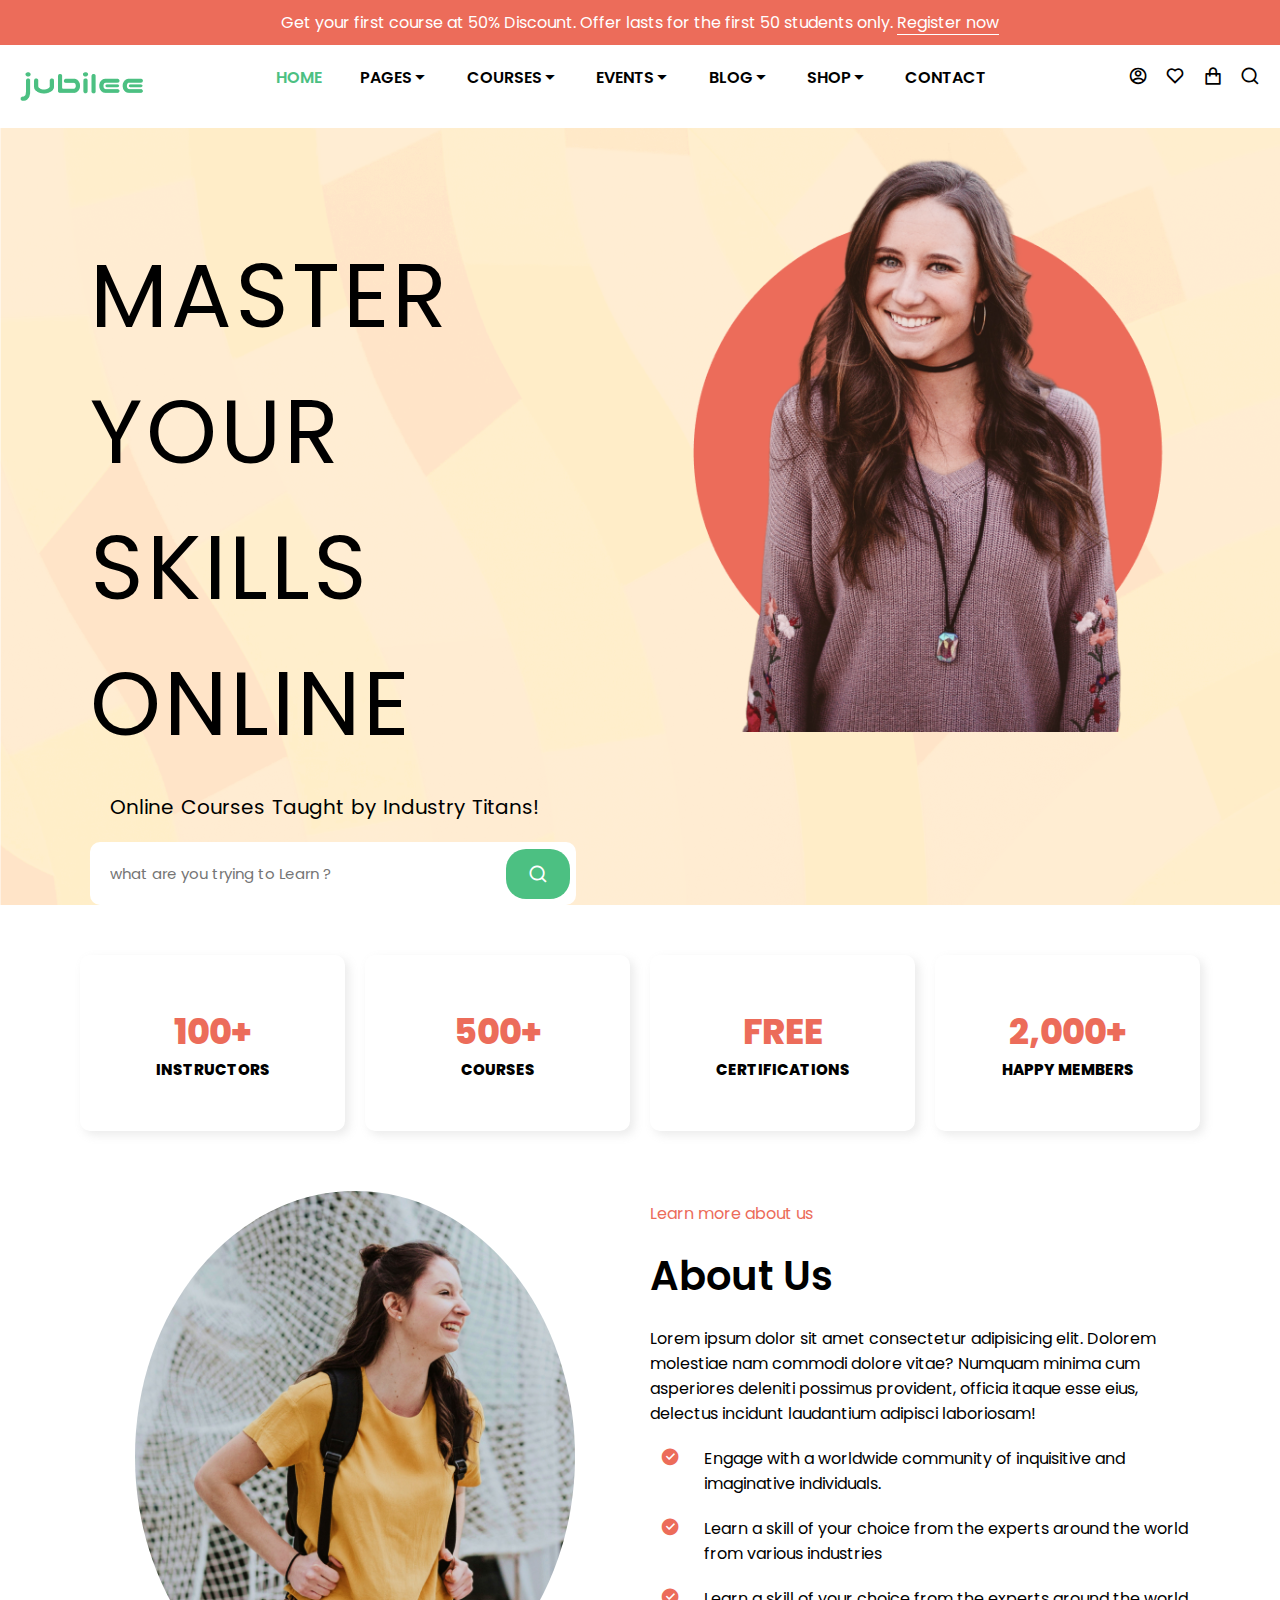
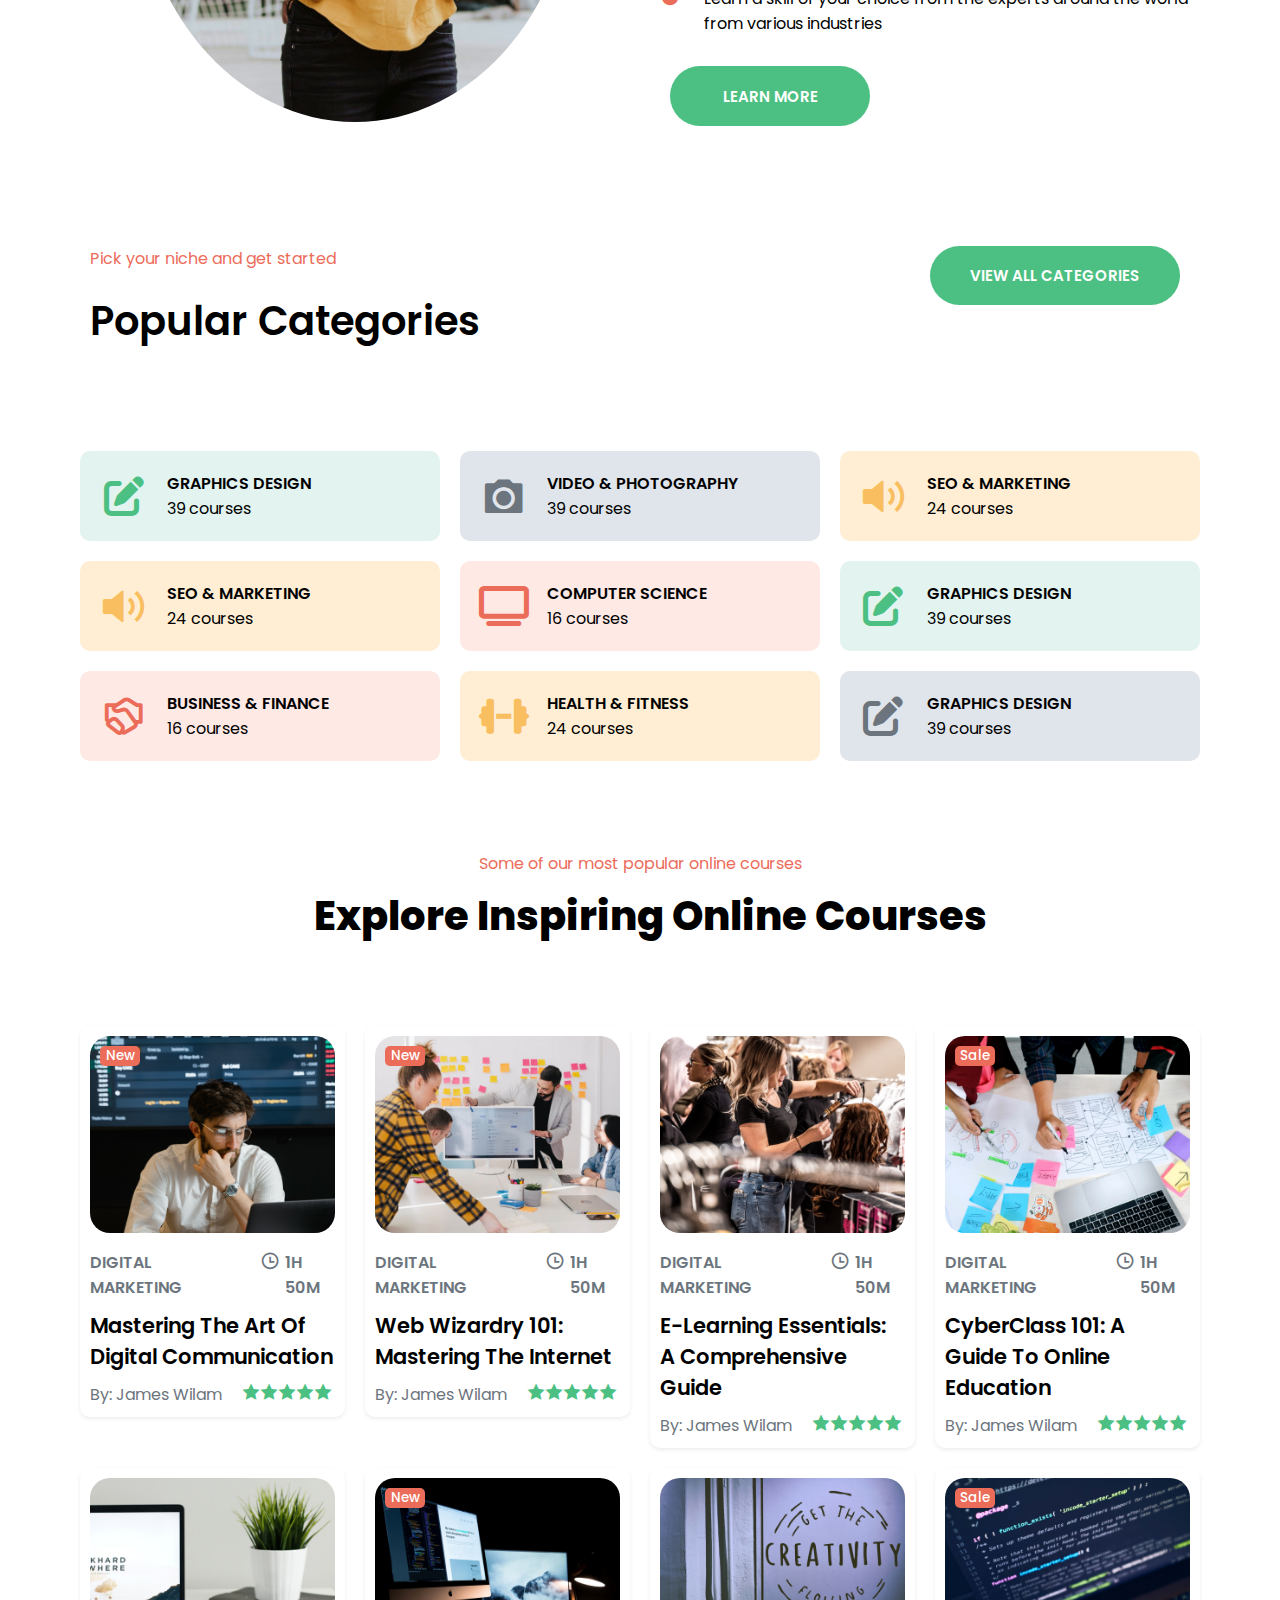
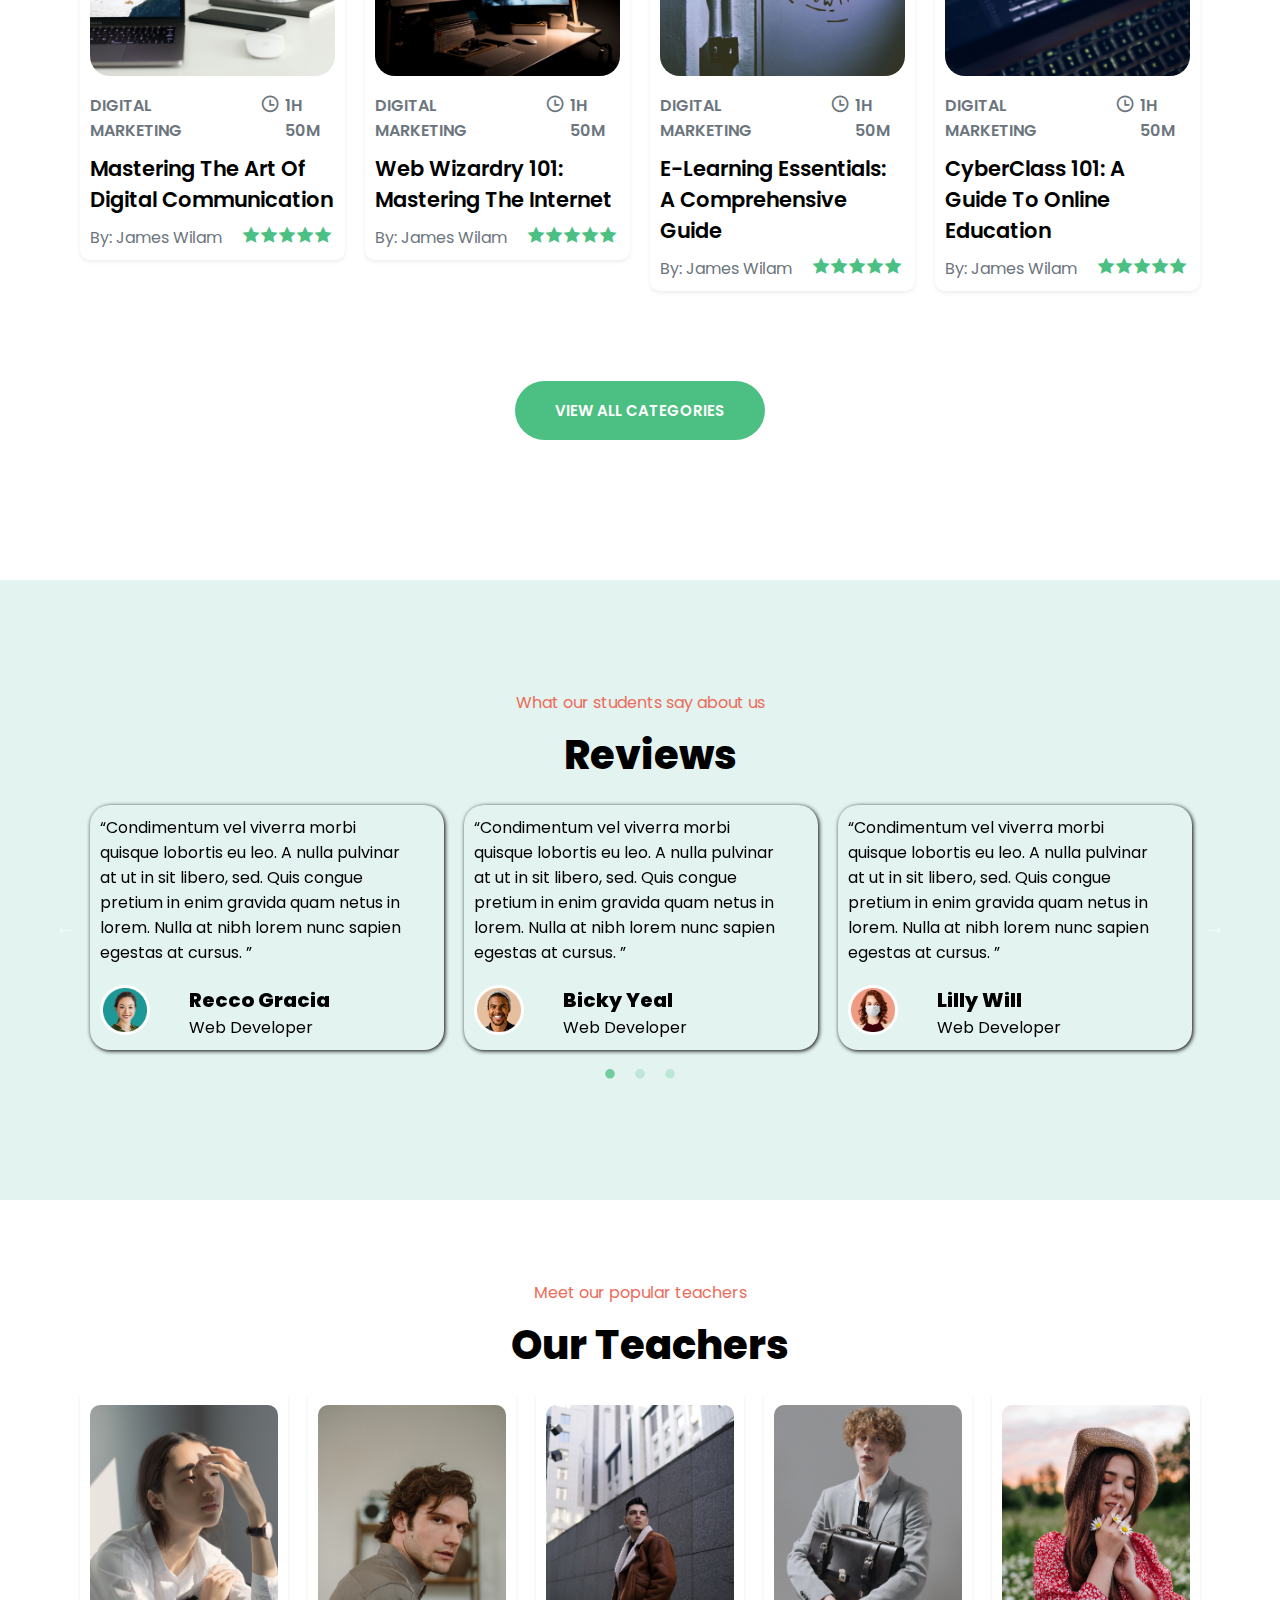
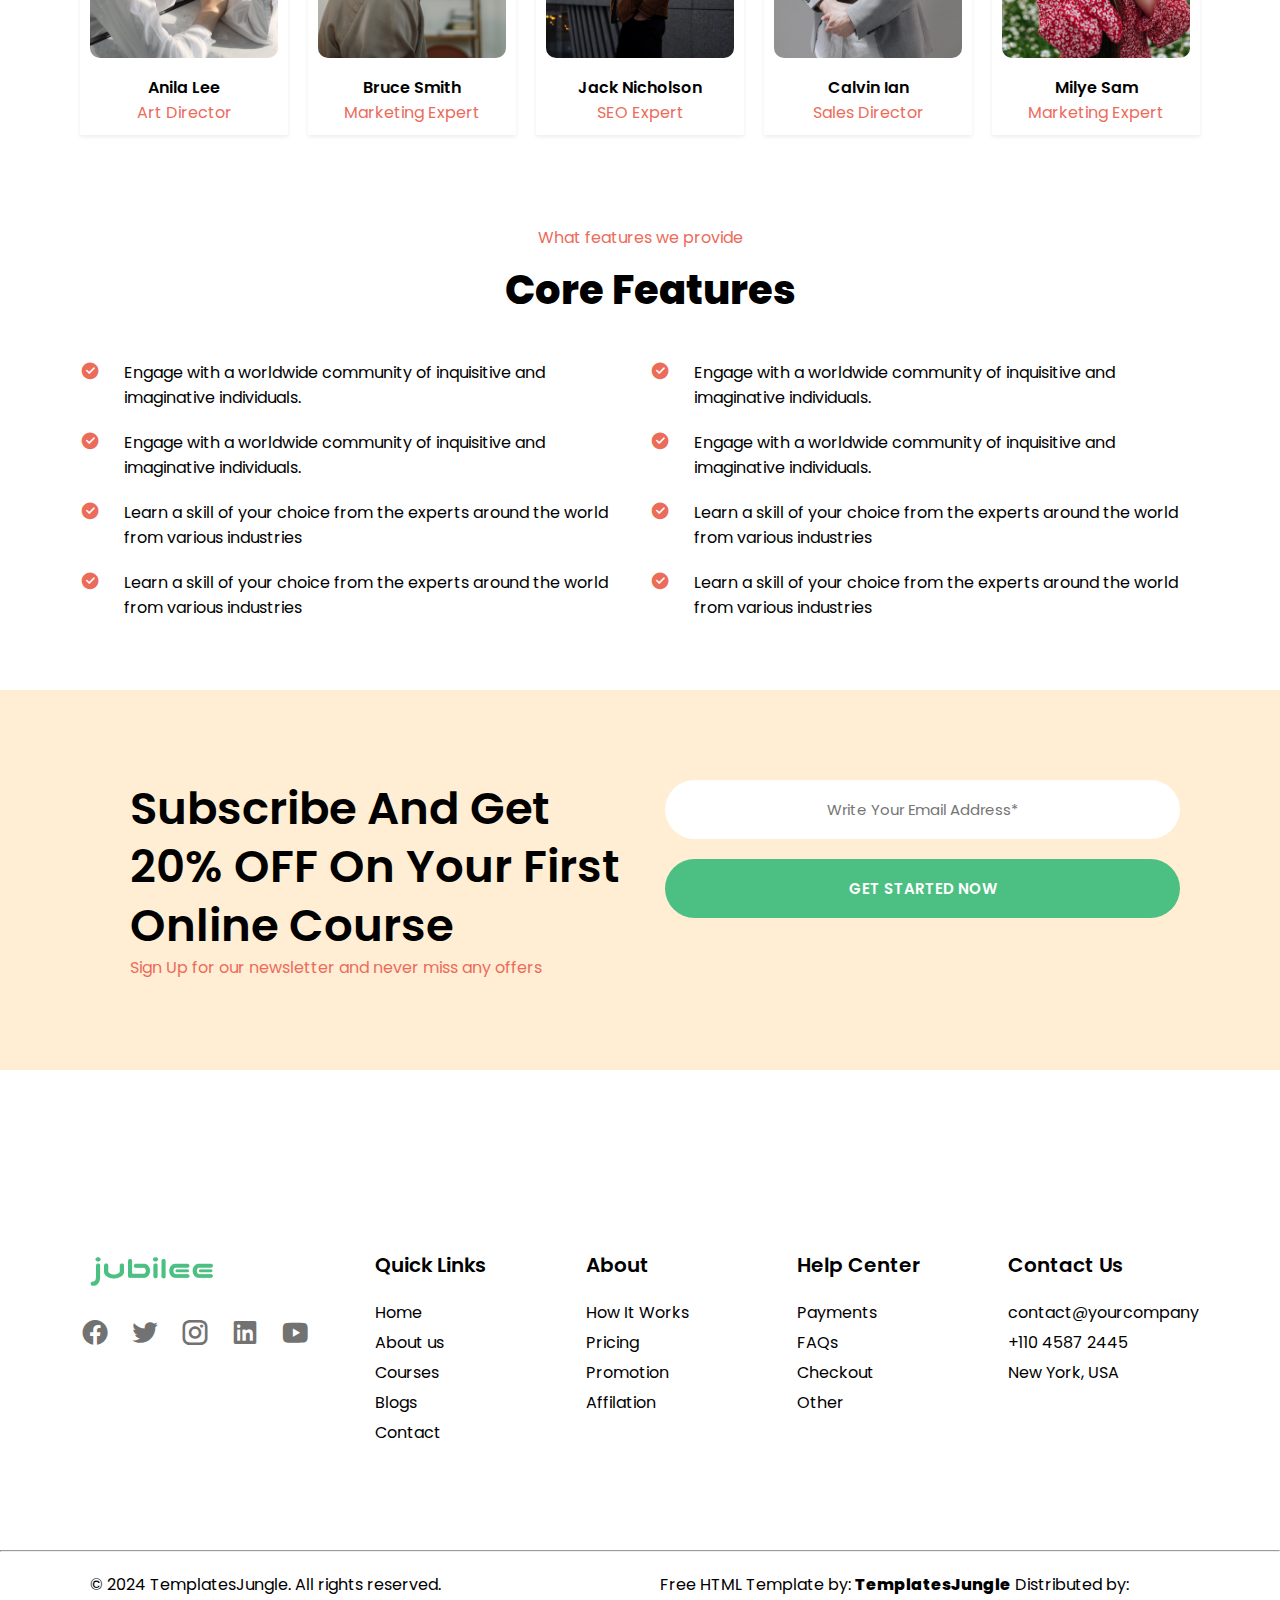
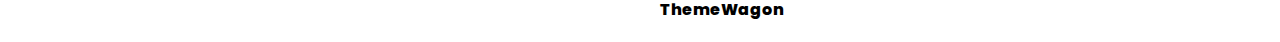
==== commit 0a74f1b5: "ten" ====
--- a/index.html
+++ b/index.html
@@ -901,21 +901,23 @@
 
     <!---------------------------------------------------------------------- section-------------------------------------------------------------- -->
     <section class="b-lightyellow">
-        <div class="container m-60">
+        <div class="container p-top-80 p-bottom-80 p-left-50 p-right-20 m-60">
+           
             <div class="row">
-                <div class="w-1 p-10 w-xl-2 w-lg-2  ">
-                    <div class="w-1 p-bottom-50">
-                        <div class=" p-50">
-                            <p class="f-weight-600 font-40 p-top-50 line-1">Subscribe And Get 20% OFF On Your First
+                
+                <div class="w-1 w-xl-2 w-lg-2  ">
+                    <div class="w-1">
+                        <div class=" p-10">
+                            <p class="f-weight-600 f-xs f-lg  line-1">Subscribe And Get 20% OFF On Your First
                                 Online Course</p>
                             <p class="color-red">Sign Up for our newsletter and never miss any offers</p>
                         </div>
                     </div>
                 </div>
-                <div class="w-1 p-10 w-xl-2 w-lg-2 ">
+                <div class="w-1  w-xl-2 w-lg-2  ">
                     <div class="w-1  ">
-                        <div class="p-60">
-                            <div class="p-top-70">
+                        <div class="p-10">
+                            <div class="">
                                 <input class="p-18 position-relative w-1 radius-30 b-none t-center font-15" type="text"
                                     placeholder="Write Your Email Address*">
                             </div>
@@ -929,6 +931,8 @@
                 </div>
             </div>
         </div>
+      
+     
     </section>
 
 
--- a/css/style.css
+++ b/css/style.css
@@ -45,7 +45,7 @@
 /*---------------------------                                                                                                                           ------------container classes start--------------------------------- */
 .container{
     /* border: 1px solid blue; */
-    max-width:540px;
+    /* max-width:1320px;  */
     margin: auto;
 }
 .container-fluid{
@@ -202,12 +202,18 @@
 .p-80{
     padding: 80px;
 }
+.p-90{
+    padding: 90px;
+}
 .p-right-20{
     padding-right: 20px;
 }
 .p-right-5{
     padding-right: 5px;
 }
+.p-right-30{
+    padding-right: 30px;
+}
 .p-left-10-10{
     padding-left: 10px;
 }
@@ -224,6 +230,9 @@
 .p-left-50{
     padding-left: 50px;
 }
+.p-left-60{
+    padding-left: 60px;
+}
 .p-left-25{
     padding-left: 25px;
 }
@@ -259,6 +268,9 @@
 .p-top-70{
     padding-top: 70px;
 }
+.p-top-80{
+    padding-top: 80px;
+}
 .p-top-10{
     padding-top: 10px;
 }
@@ -276,6 +288,9 @@
 }
 .p-bottom-40{
     padding-bottom: 40px;
+}
+.p-bottom-80{
+    padding-bottom: 80px;
 }
 
 
--- a/css/media.css
+++ b/css/media.css
@@ -38,6 +38,9 @@
 
 .border{
     border-bottom: 2px solid gainsboro;
+}
+.f-xs{
+    font-size: 32px;
 }
 
 /* 
@@ -84,7 +87,7 @@
         width:20%;
     }
     .container{
-        max-width:1320px !important;
+        max-width:540px;
     }
       
     
@@ -105,6 +108,11 @@
     .w-md-5{
         width:20%;
     }
+    .container{
+        max-width: 720px;
+
+    }
+
 
  
    
@@ -149,6 +157,12 @@
     .justify-lg-end{
         justify-content: end;
     }
+    .container{
+        max-width:960px
+    }
+    .f-lg{
+        font-size:45px;
+    }
     
 
 
@@ -190,6 +204,9 @@
         position: relative;
         width:500px;
     } */
+     .container{
+        max-width:1140px;
+     }
 }
 
 
@@ -212,7 +229,9 @@
     .t-box{
         transform: translateY(-124px);
     }
-   
+   .container{
+    max-width: 1320px;
+   }
 }
 @media(max-width:992px){
     /* #side-nav{
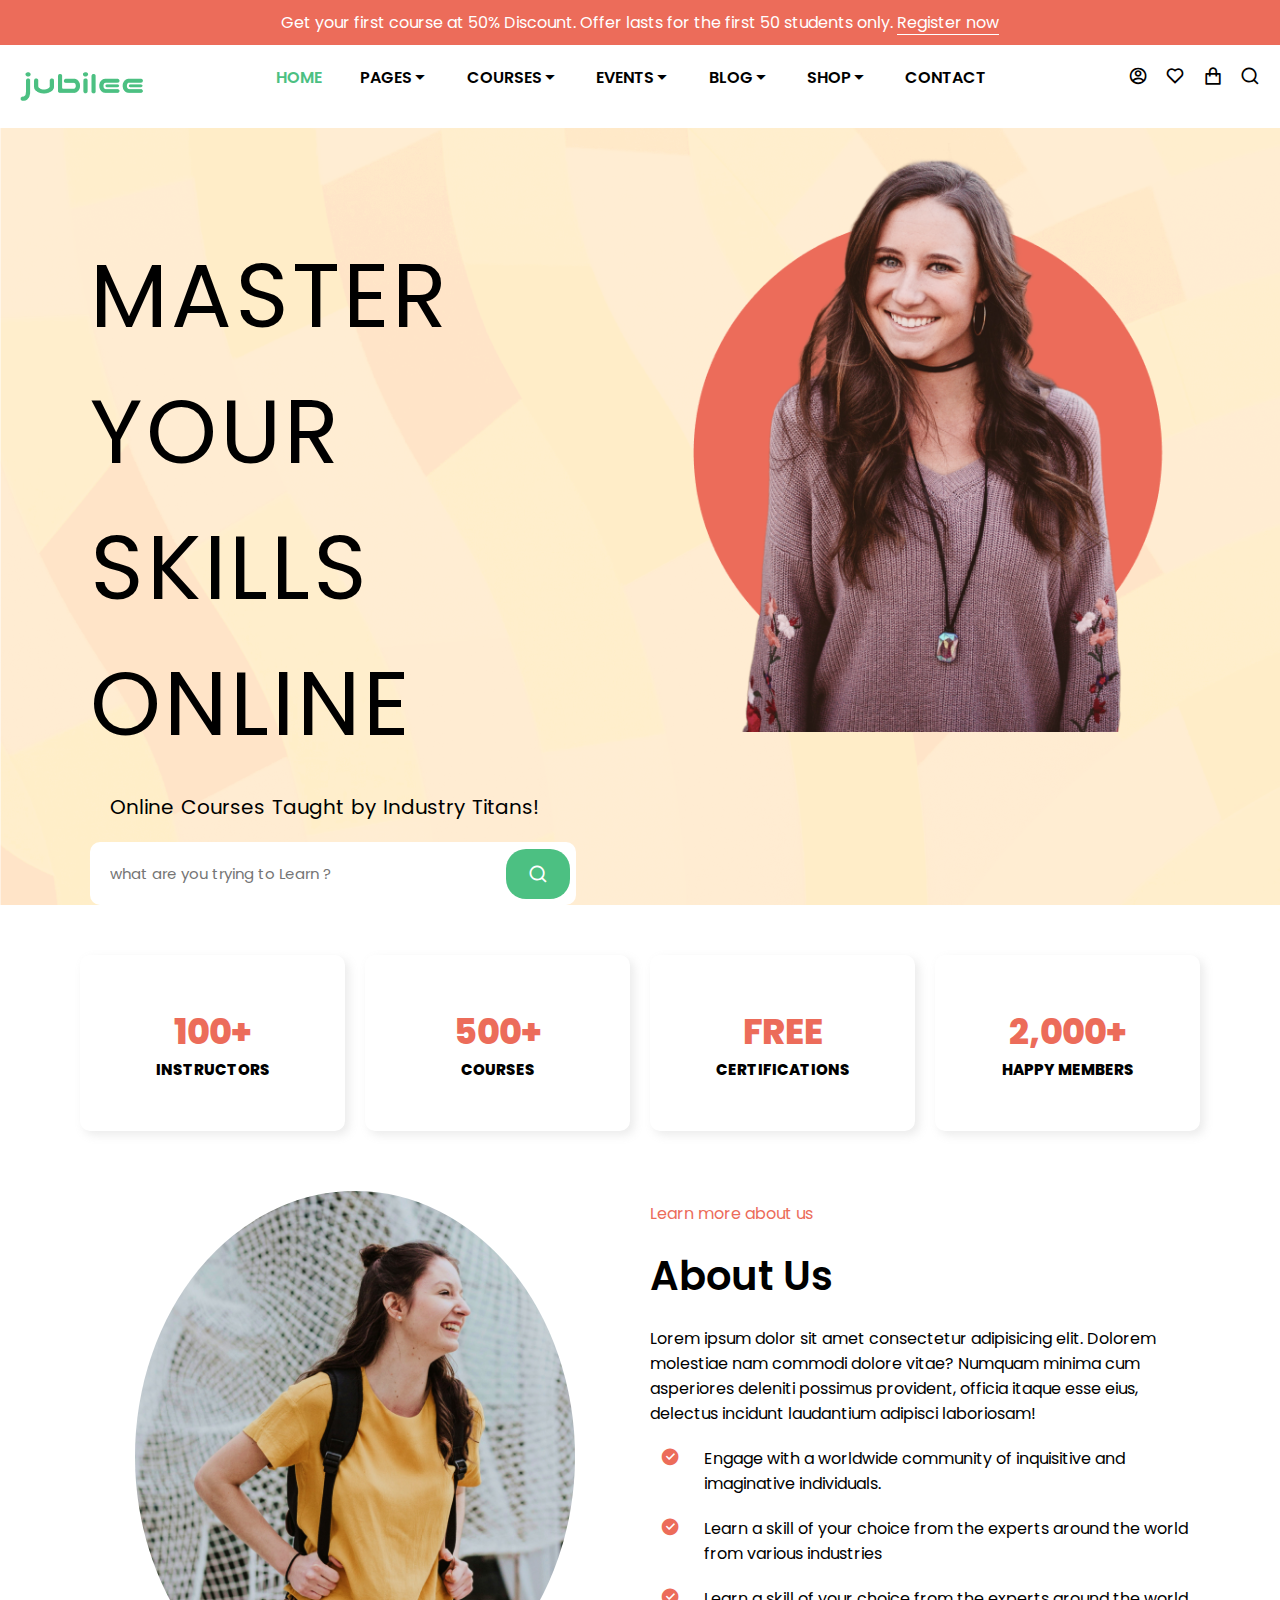
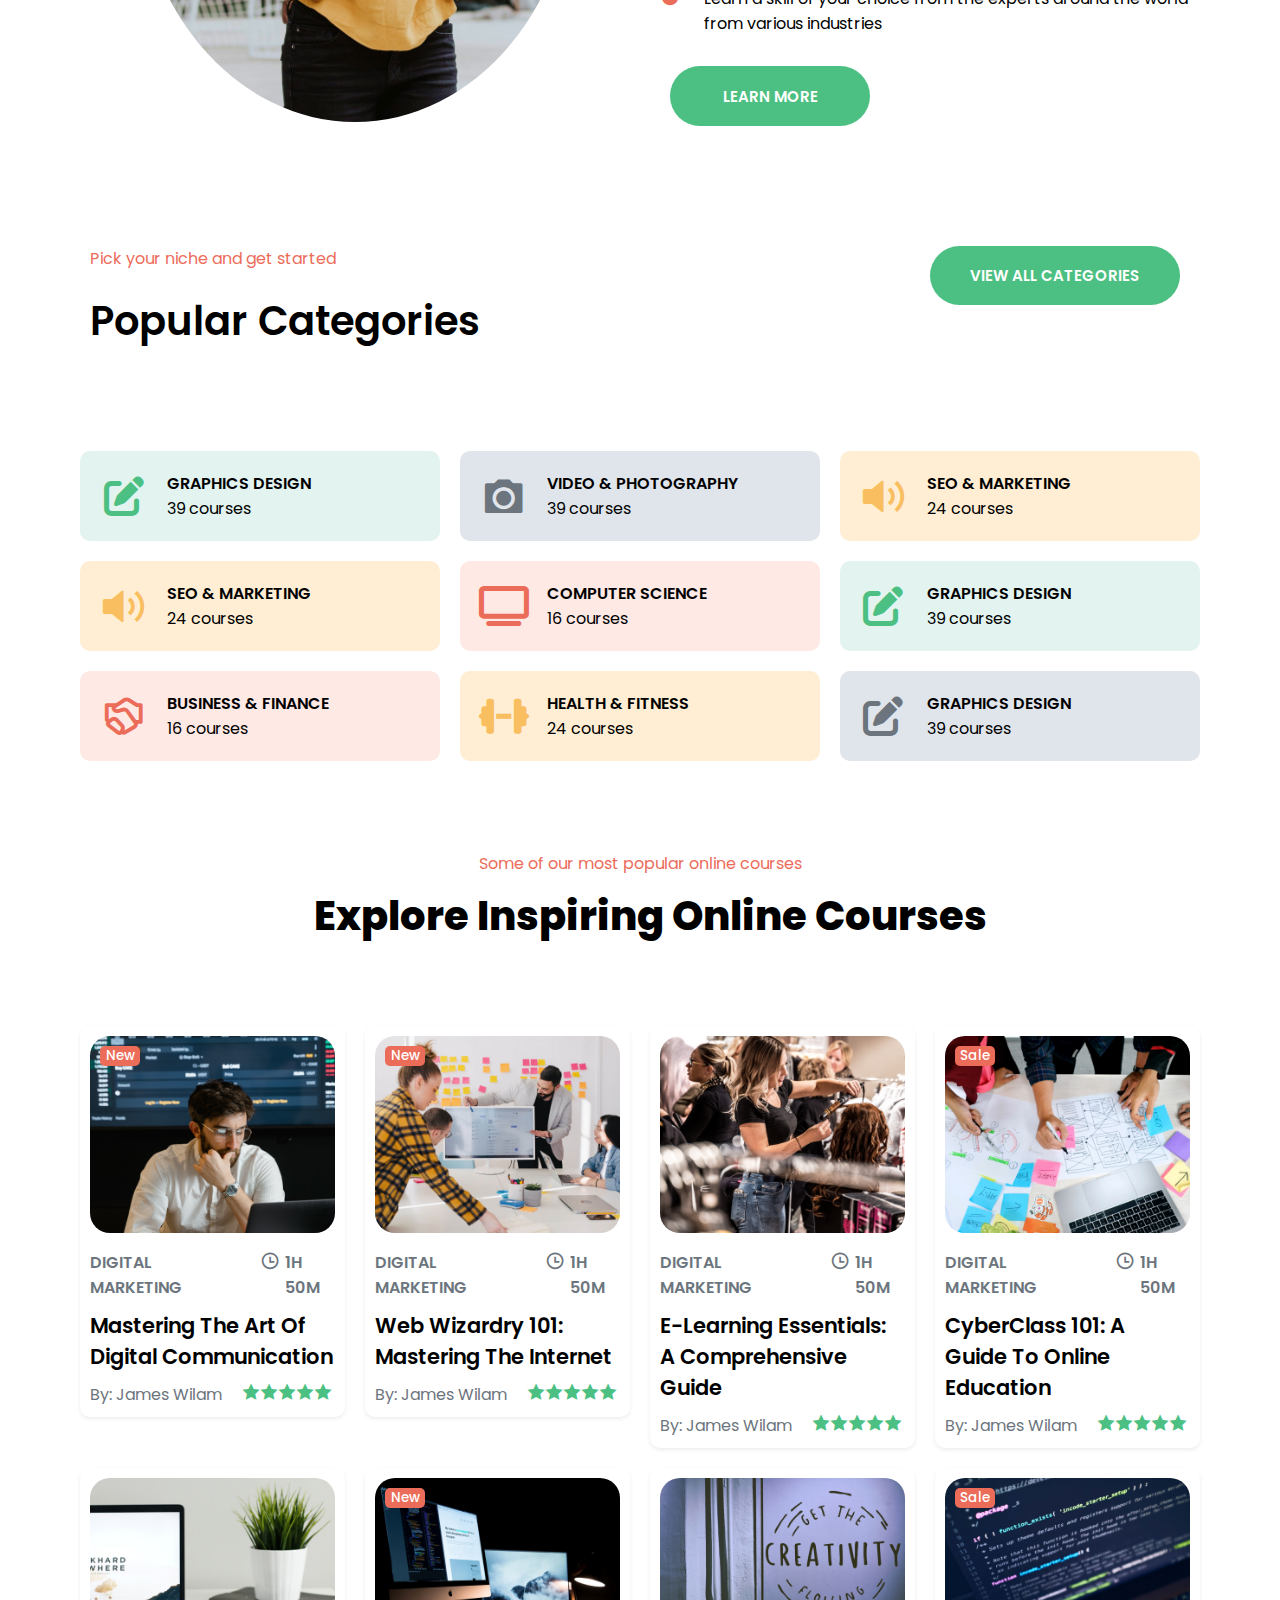
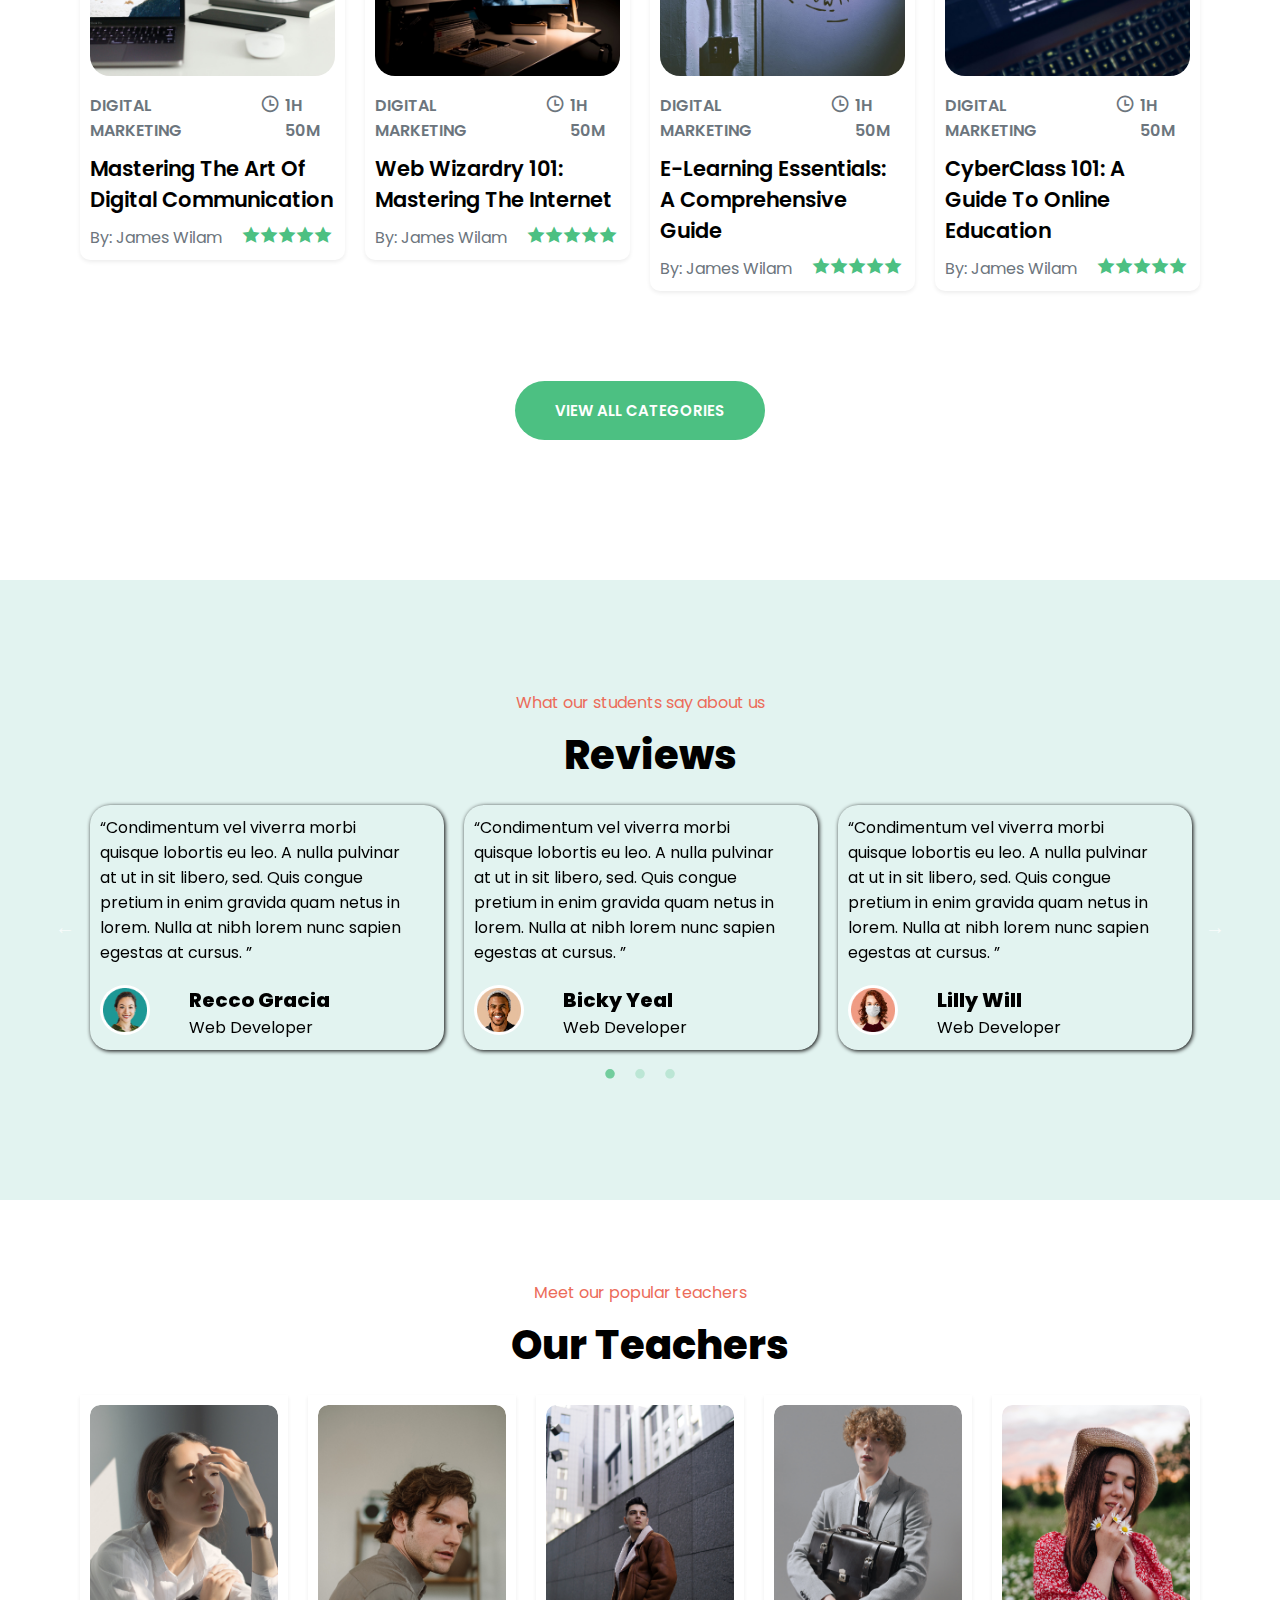
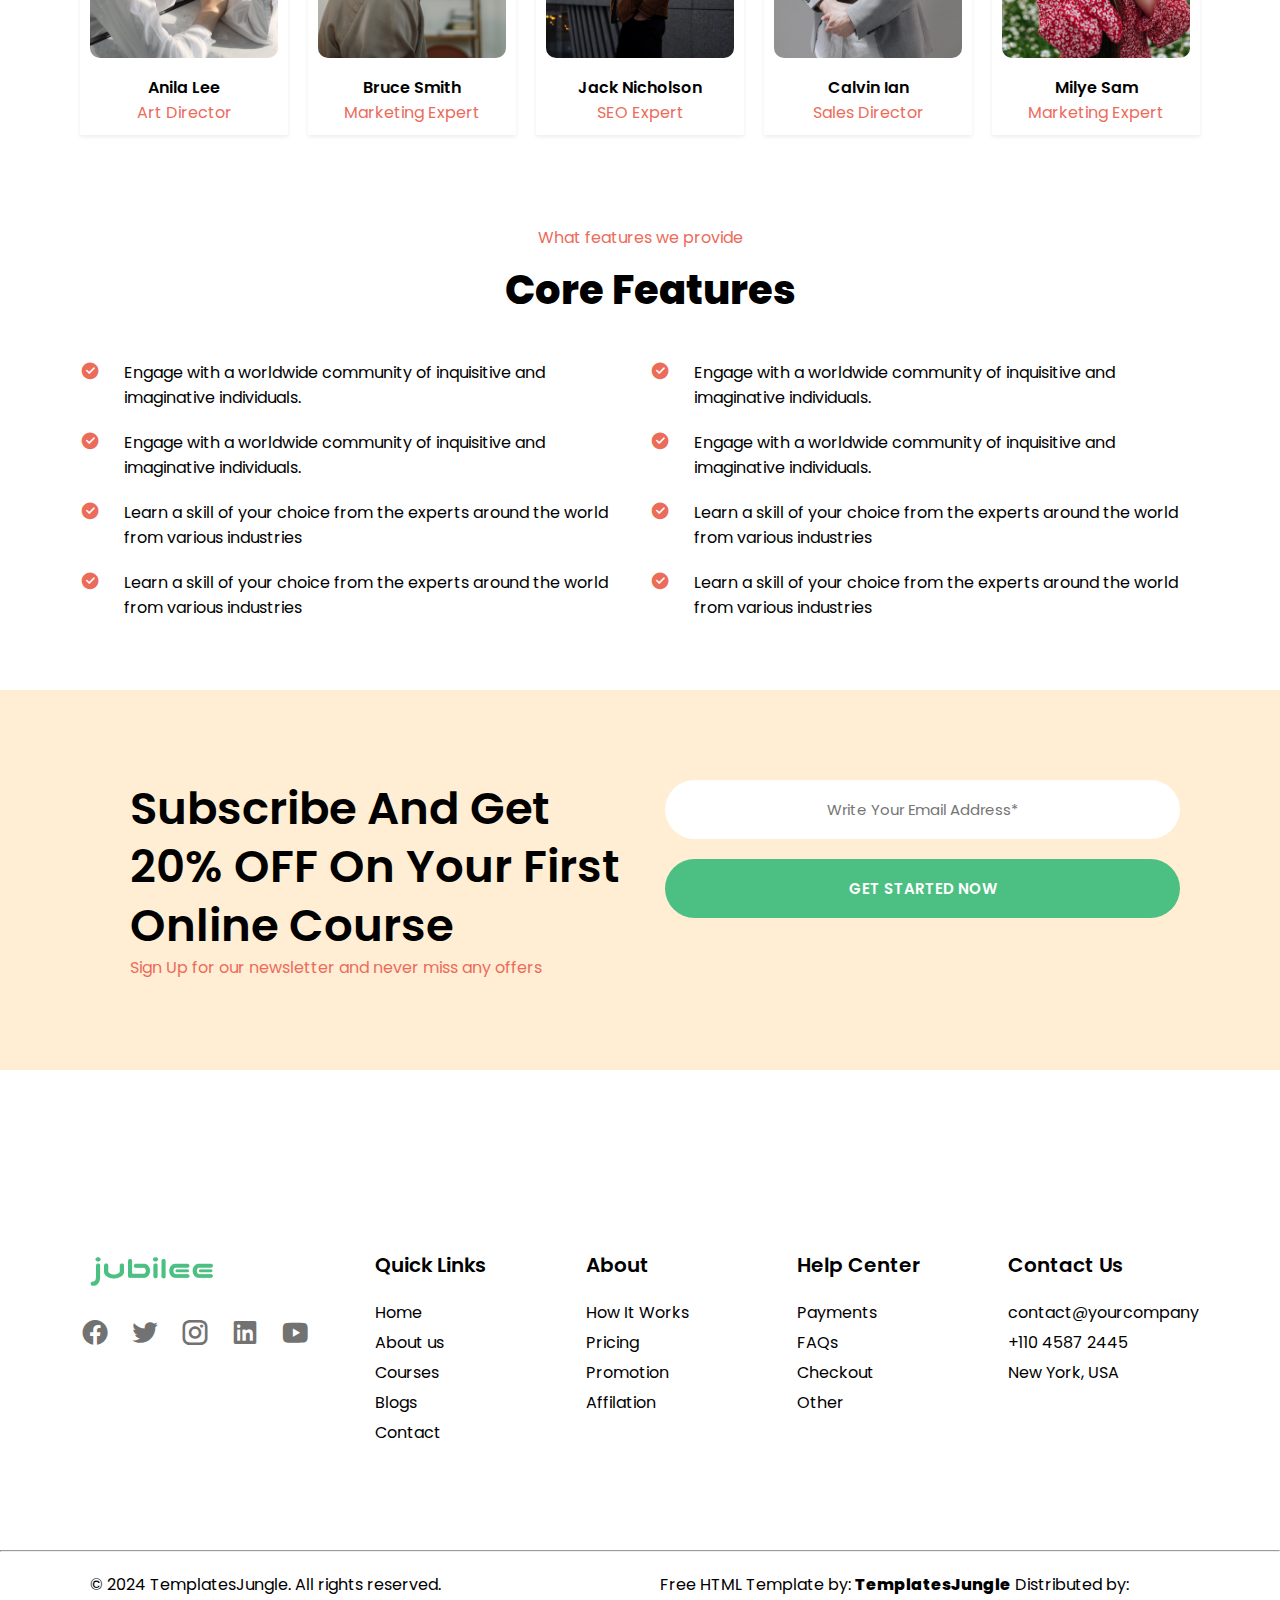
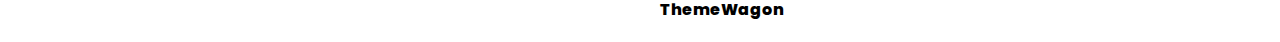
==== commit e263f5ce: "fourty" ====
--- a/index.html
+++ b/index.html
@@ -37,14 +37,18 @@
                 <div class="hide-nav">
                 <div class=" d-lg-flex " id="side-nav">
                     <div class="w-1 btn-hide">
-                        <button class="btn-close b-none bg-white font-20"><i class="ri-close-large-line color-gray"></i></button>
+                        <button class="btn-close b-none bg-white font-20">
+                            <i class="ri-close-large-line color-gray"></i></button>
+                    </div>
+                    <div class="w-1 btn-hide">
+                        <img class="p-20" src="imgs/logo.png">
                     </div>
                     
                     <ul class="d-flex gap p-20 f-weight-600 ">
                         <li class="color-green border">HOME</li>
                         <div class="dropdown d-1">
                             <li class="t-green border">PAGES<i class="ri-arrow-down-s-fill"></i></li>
-                            <ul class="dropdown-menu m-1 ">
+                            <ul class="dropdown-menu m-1 z-index">
                                 <li>ABOUT US </li>
                                 <li>INSTRUCTORS</li>
                                 <li>CART</li>
@@ -61,29 +65,29 @@
                         </div>
                         <div class="dropdown d-2">
                         <li class="t-green border">COURSES<i class="ri-arrow-down-s-fill"></i></li>
-                        <ul class="dropdown-menu nav-width m-2">
+                        <ul class="dropdown-menu nav-width m-2 z-index">
                             <li>COURSE</li>
                             <li>COURSES DETAIL</li>
-                            
+       
                         </ul>
                         </div>
                         <div class="dropdown d-3">
                         <li class="t-green border">EVENTS<i class="ri-arrow-down-s-fill"></i></li>
-                        <ul class="dropdown-menu m-3">
+                        <ul class="dropdown-menu m-3 z-index">
                             <li>EVENT</li>
                             <li>EVENT DETAILS</li>
                         </ul>
                         </div>
                         <div class="dropdown d-4">
                         <li class="t-green border">BLOG<i class="ri-arrow-down-s-fill"></i></li>
-                        <ul class="dropdown-menu m-4">
+                        <ul class="dropdown-menu m-4 z-index">
                             <li>BLOG</li>
                             <li>SINGLE POST</li>
                             </ul>
                             </div>
                             <div class="dropdown d-5">
                         <li class="border">SHOP<i class="ri-arrow-down-s-fill"></i></li>
-                        <ul class="dropdown-menu nav-width m-5">
+                        <ul class="dropdown-menu nav-width m-5 z-index">
                         <li class="border">SHOP</li>
                         <li>SINGLE PRODUCT</li>
                         </ul>
@@ -735,7 +739,7 @@
                 <div class="w-2 p-10 w-xl-5 w-lg-4 w-md-2 w-sm-2 ">
                     <div class="w-1 redius-10 shadow-3 ">
                         <div class=" p-10">
-                            <div class="position-relative-img img-hover">
+                            <div class="position-relative-img img-hover img-effect">
                                 <div class="icons d-flex w-20 t-center">
                                     <i class="ri-facebook-circle-fill p-5"></i>
                                     <i class="ri-twitter-fill p-5"></i>
@@ -755,7 +759,7 @@
                 <div class="w-2 p-10 w-xl-5 w-lg-4 w-md-2  w-sm-2 ">
                     <div class="w-1 redius-10 shadow-3">
                         <div class="p-10">
-                            <div class="position-relative-img img-hover">
+                            <div class="position-relative-img img-hover img-effect">
                                 <div class="icons d-flex w-20 t-center">
                                     <i class="ri-facebook-circle-fill p-5"></i>
                                     <i class="ri-twitter-fill p-5"></i>
@@ -773,7 +777,7 @@
                 <div class="w-2 p-10 w-xl-5 w-lg-4 w-md-2 w-sm-2 ">
                     <div class="w-1  redius-10 shadow-3">
                         <div class="p-10">
-                            <div class="position-relative-img img-hover">
+                            <div class="position-relative-img img-hover img-effect">
                                 <div class="icons d-flex w-20 t-center">
                                     <i class="ri-facebook-circle-fill p-5"></i>
                                     <i class="ri-twitter-fill p-5"></i>
@@ -791,7 +795,7 @@
                 <div class="w-2 p-10 w-xl-5 w-lg-2 w-md-2 w-sm-2 ">
                     <div class="w-1 redius-10 shadow-3">
                         <div class="p-10">
-                            <div class="position-relative-img img-hover">
+                            <div class="position-relative-img img-hover img-effect">
                                 <div class="icons d-flex w-20 t-center">
                                     <i class="ri-facebook-circle-fill p-5"></i>
                                     <i class="ri-twitter-fill p-5"></i>
@@ -809,7 +813,7 @@
                 <div class="w-2 p-10 w-xl-5 w-lg-2 w-md-2 w-sm-2 ">
                     <div class="w-1 redius-10 shadow-3">
                         <div class="p-10">
-                            <div class="position-relative-img img-hover">
+                            <div class="position-relative-img img-hover img-effect">
                                 <div class="icons d-flex w-20 t-center">
                                     <i class="ri-facebook-circle-fill p-5"></i>
                                     <i class="ri-twitter-fill p-5"></i>
@@ -1096,19 +1100,19 @@
        $("#side-nav").css({"width":"0px", "padding":"0px"});
    })
    $(".d-1").click(function(){
-        $(".m-1").fadeToggle();
+        $(".m-1").toggle();
     })
     $(".d-2").click(function(){
-        $(".m-2").fadeToggle();
+        $(".m-2").toggle();
     })
     $(".d-3").click(function(){
-        $(".m-3").fadeToggle();
+        $(".m-3").toggle();
     })
     $(".d-4").click(function(){
-        $(".m-4").fadeToggle();
+        $(".m-4").toggle();
     })
     $(".d-5").click(function(){
-        $(".m-5").fadeToggle();
+        $(".m-5").toggle();
     })
 </script>
 
--- a/css/style.css
+++ b/css/style.css
@@ -527,6 +527,7 @@
     transform: rotateY(-90deg);
     transform-origin: 0% -50%;
     overflow: hidden;
+    z-index: 1000;
     /* transition: all 0.5s;  */
 }
 .icons i:first-child{
@@ -544,6 +545,16 @@
 
 .img-hover:hover .icons i{
     transform: rotateY(0deg);
+    }
+    .img-effect{
+        border-radius: 10px;
+        overflow: hidden;
+    }
+    .img-effect img{
+        transition: scale 0.5s;
+    }
+    .img-effect img:hover{
+        scale:1.1;
     }
 
 
--- a/css/media.css
+++ b/css/media.css
@@ -41,6 +41,9 @@
 }
 .f-xs{
     font-size: 32px;
+}
+.show{
+    display:flex;
 }
 
 /* 
@@ -263,18 +266,25 @@
         z-index: 1000;
         width: 0px;
         overflow: hidden;
-        transition: all 1s;
+        transition: all 0.5s linear;
         border-bottom: 1px solid gainsboro;
     
     }
     
     #side-nav ul{
         flex-direction: column;
-         height: 400px;
+         /* height: 400px; */
+         gap:20px;
+         background-color: white;
      
     } 
-    
-    
-}
-
-
+    .z-index{
+        z-index:1000;
+        top:30%;
+        left:40%;
+    }
+    
+    
+}
+
+
